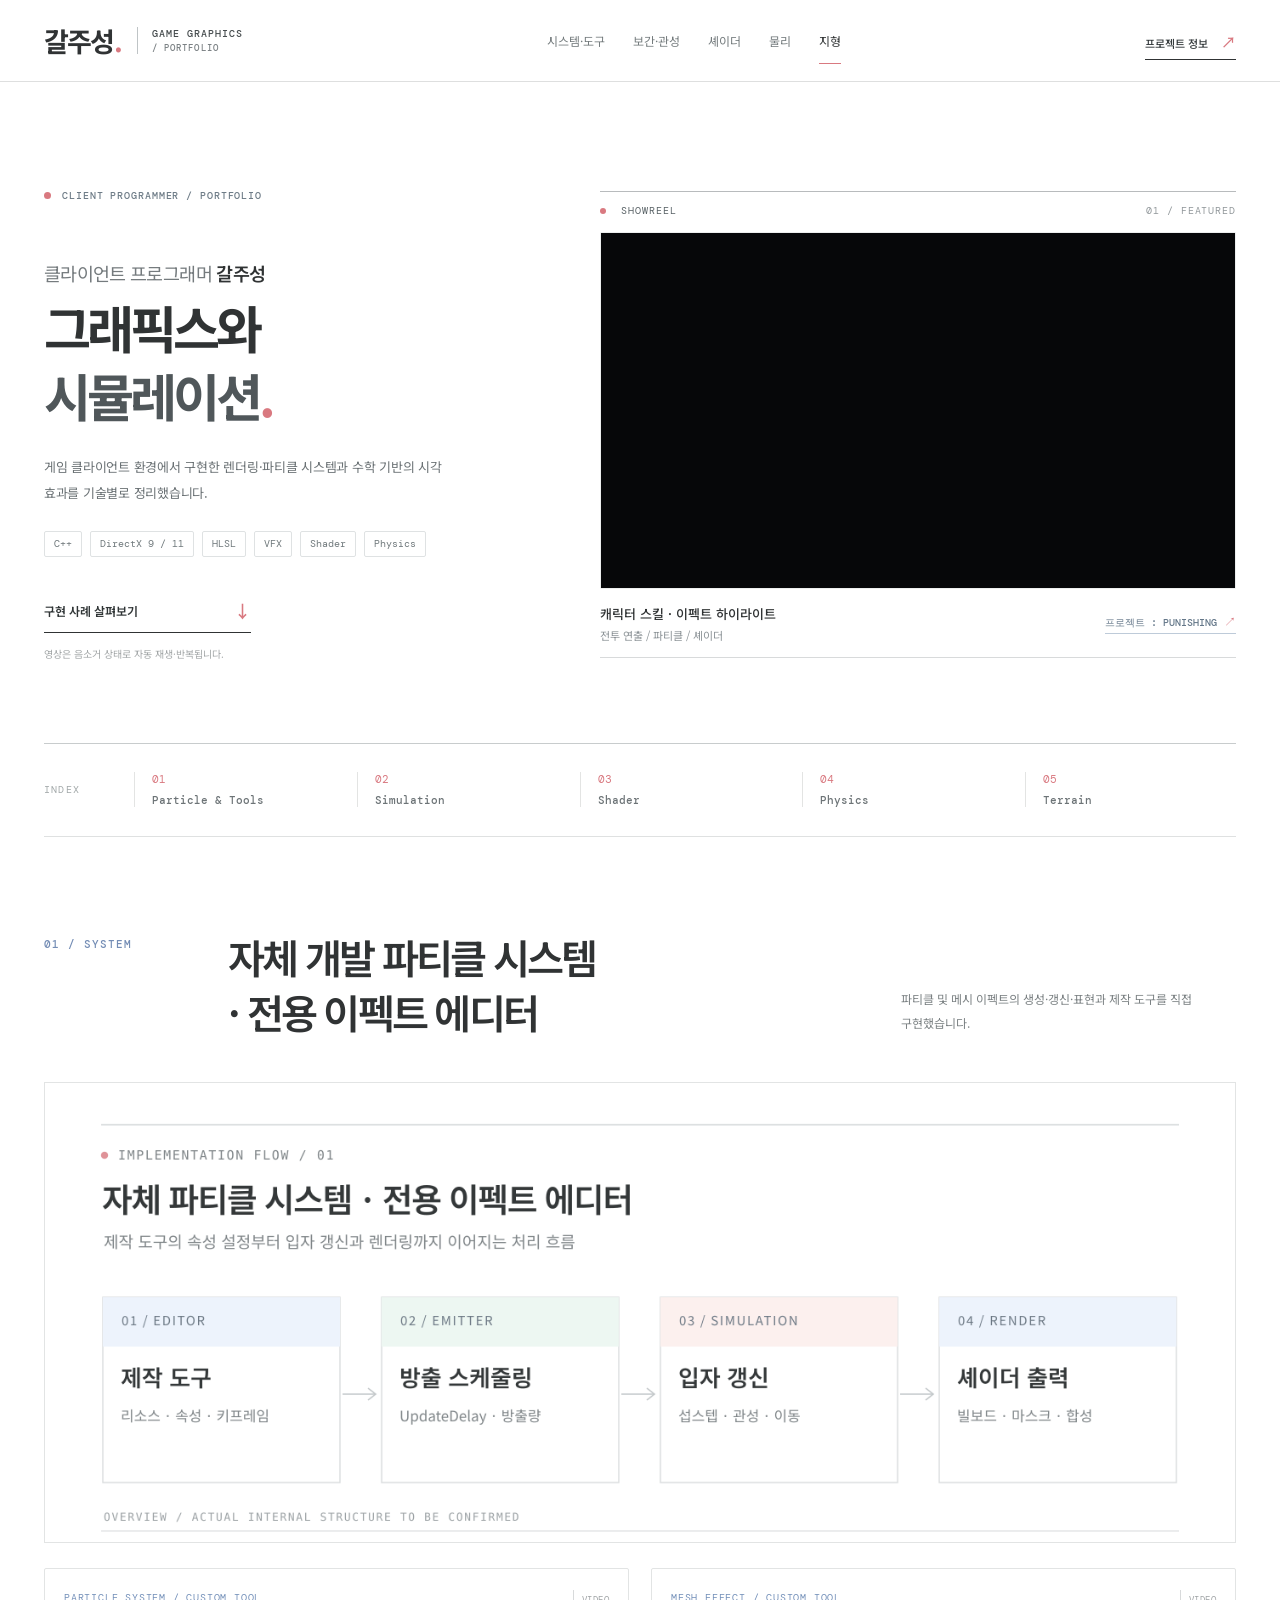
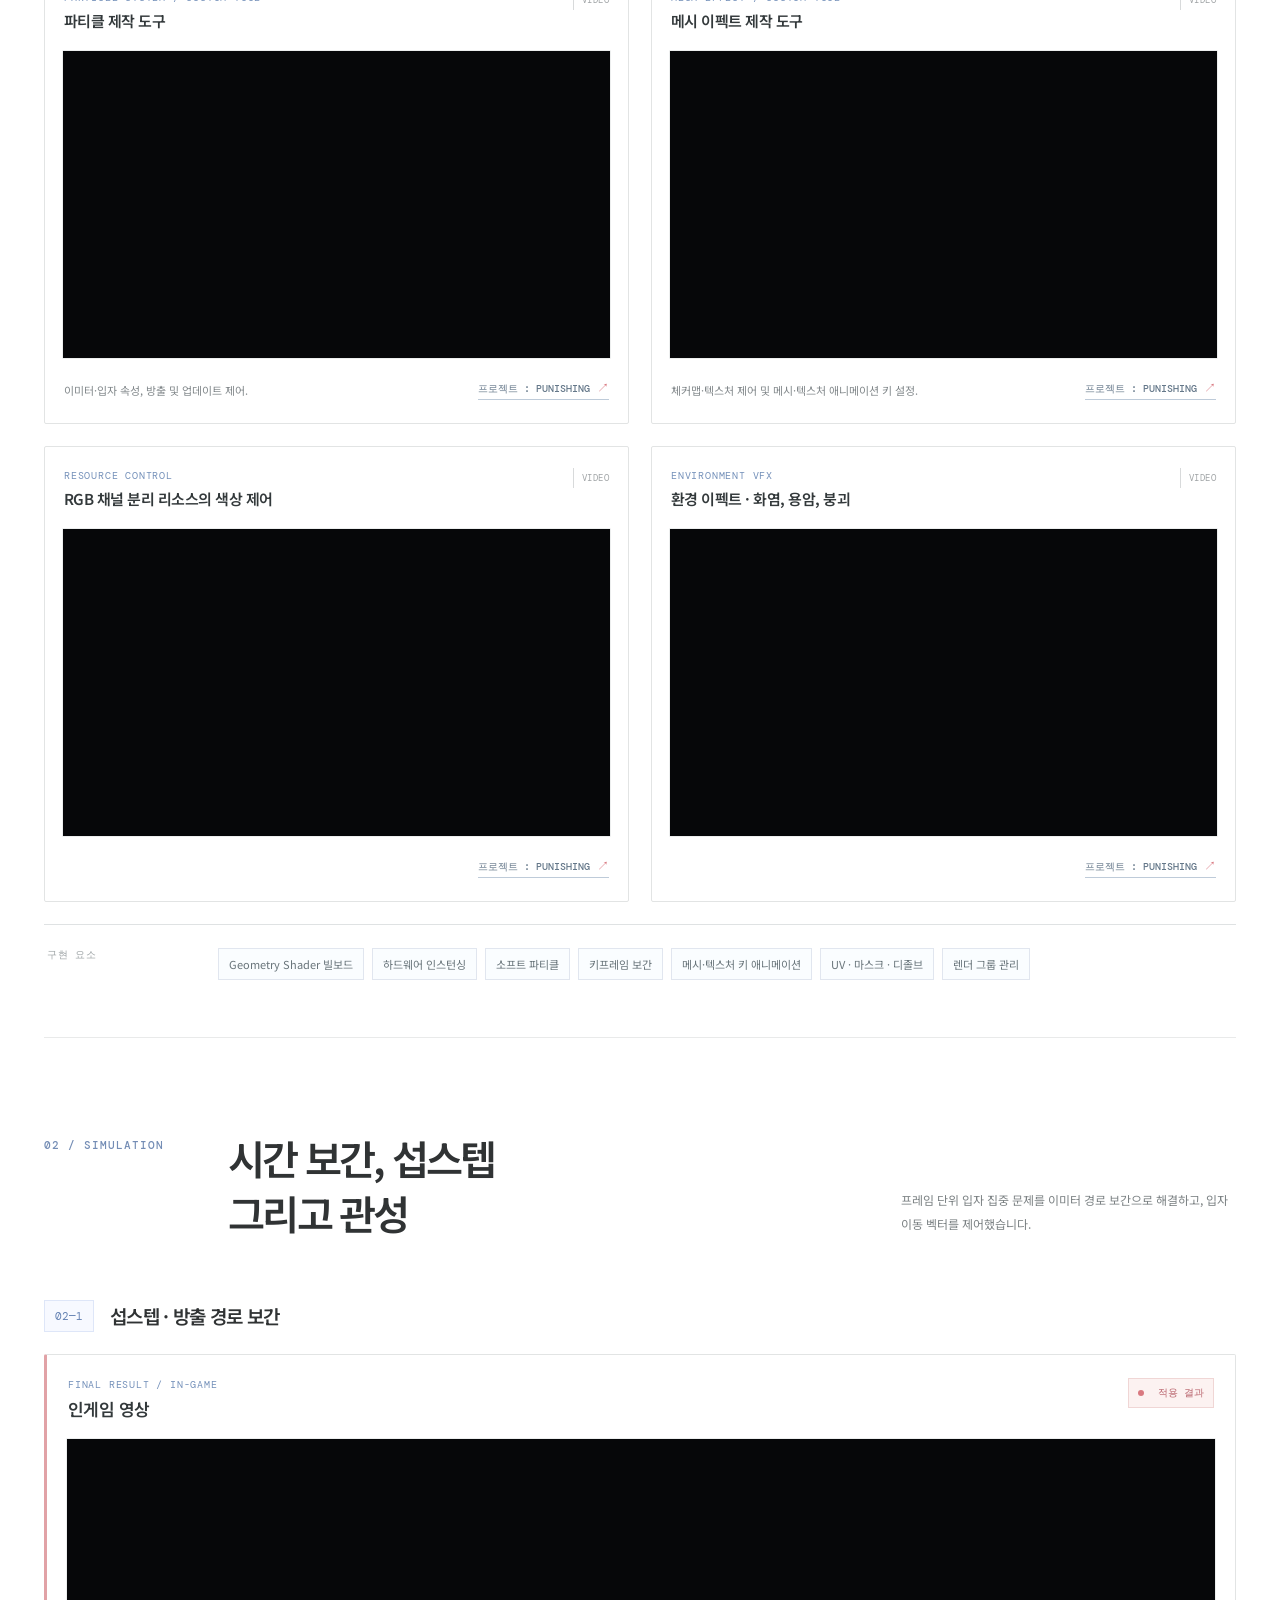
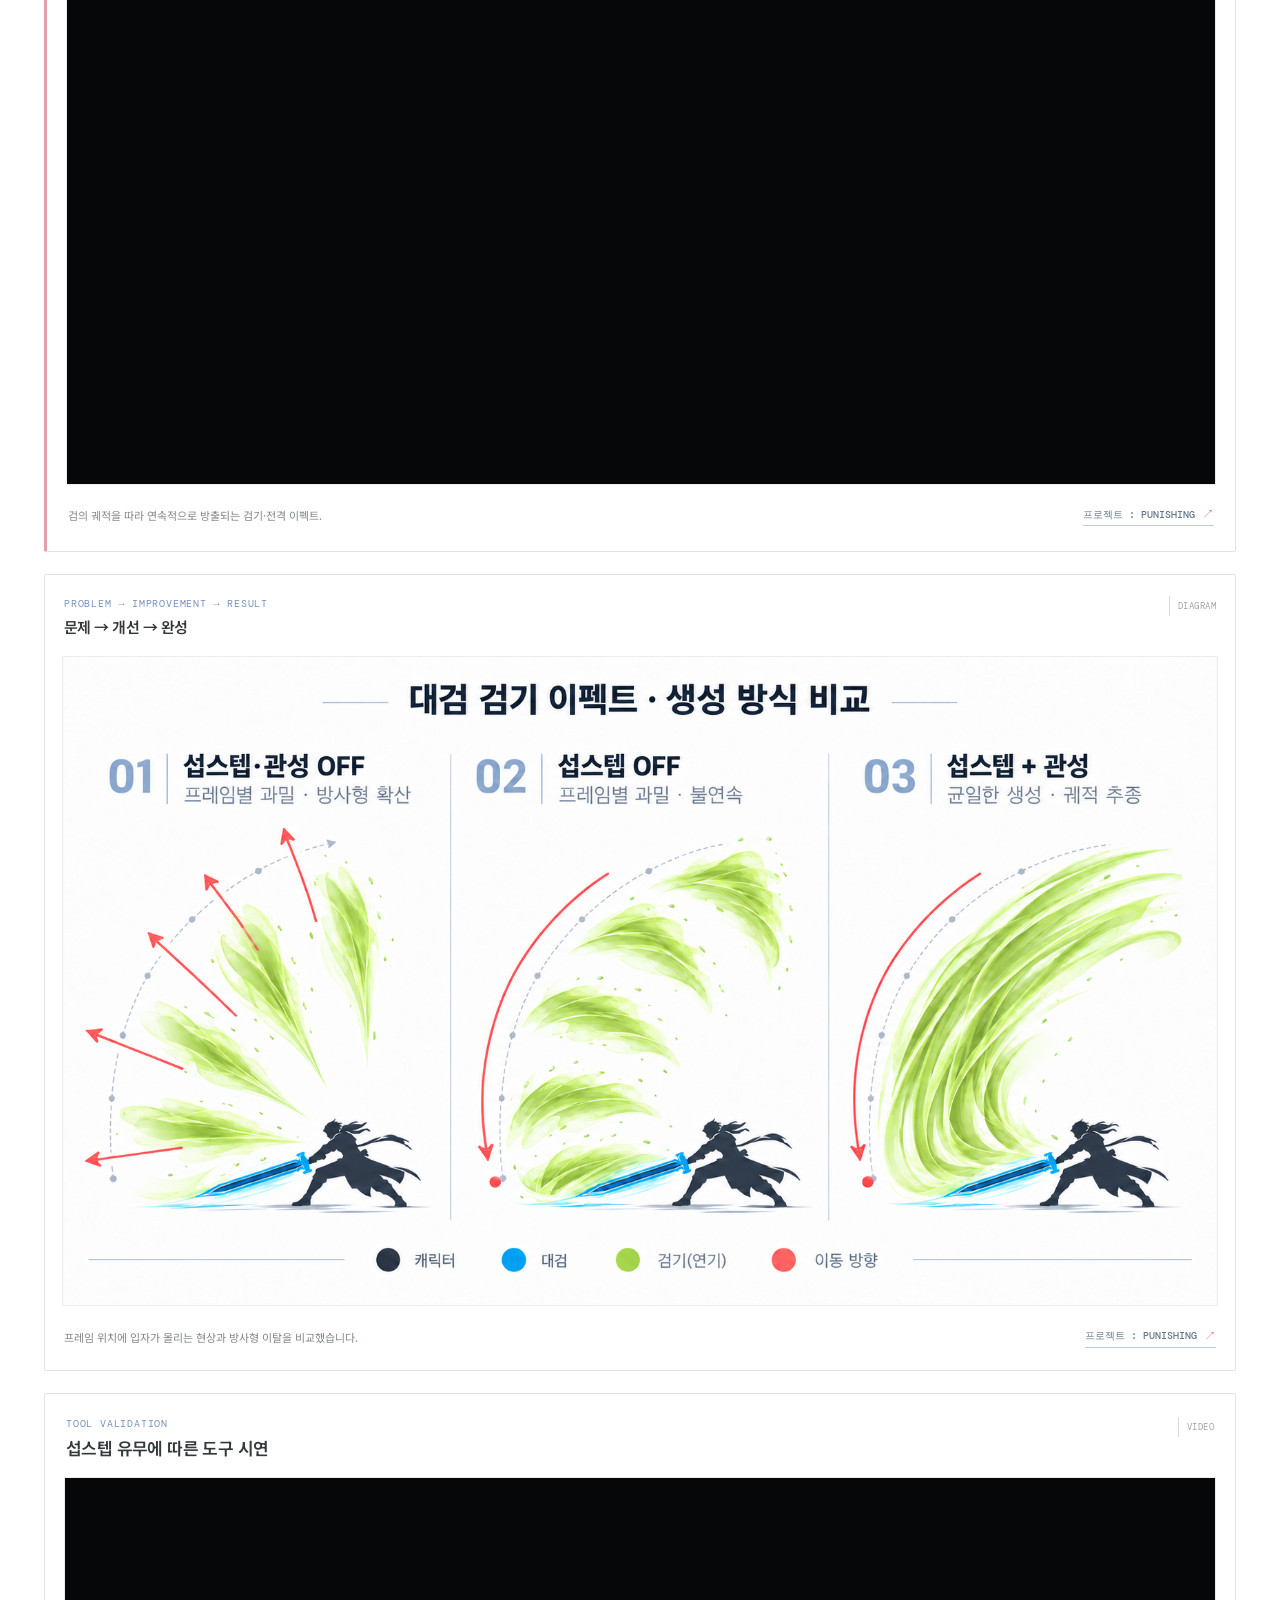
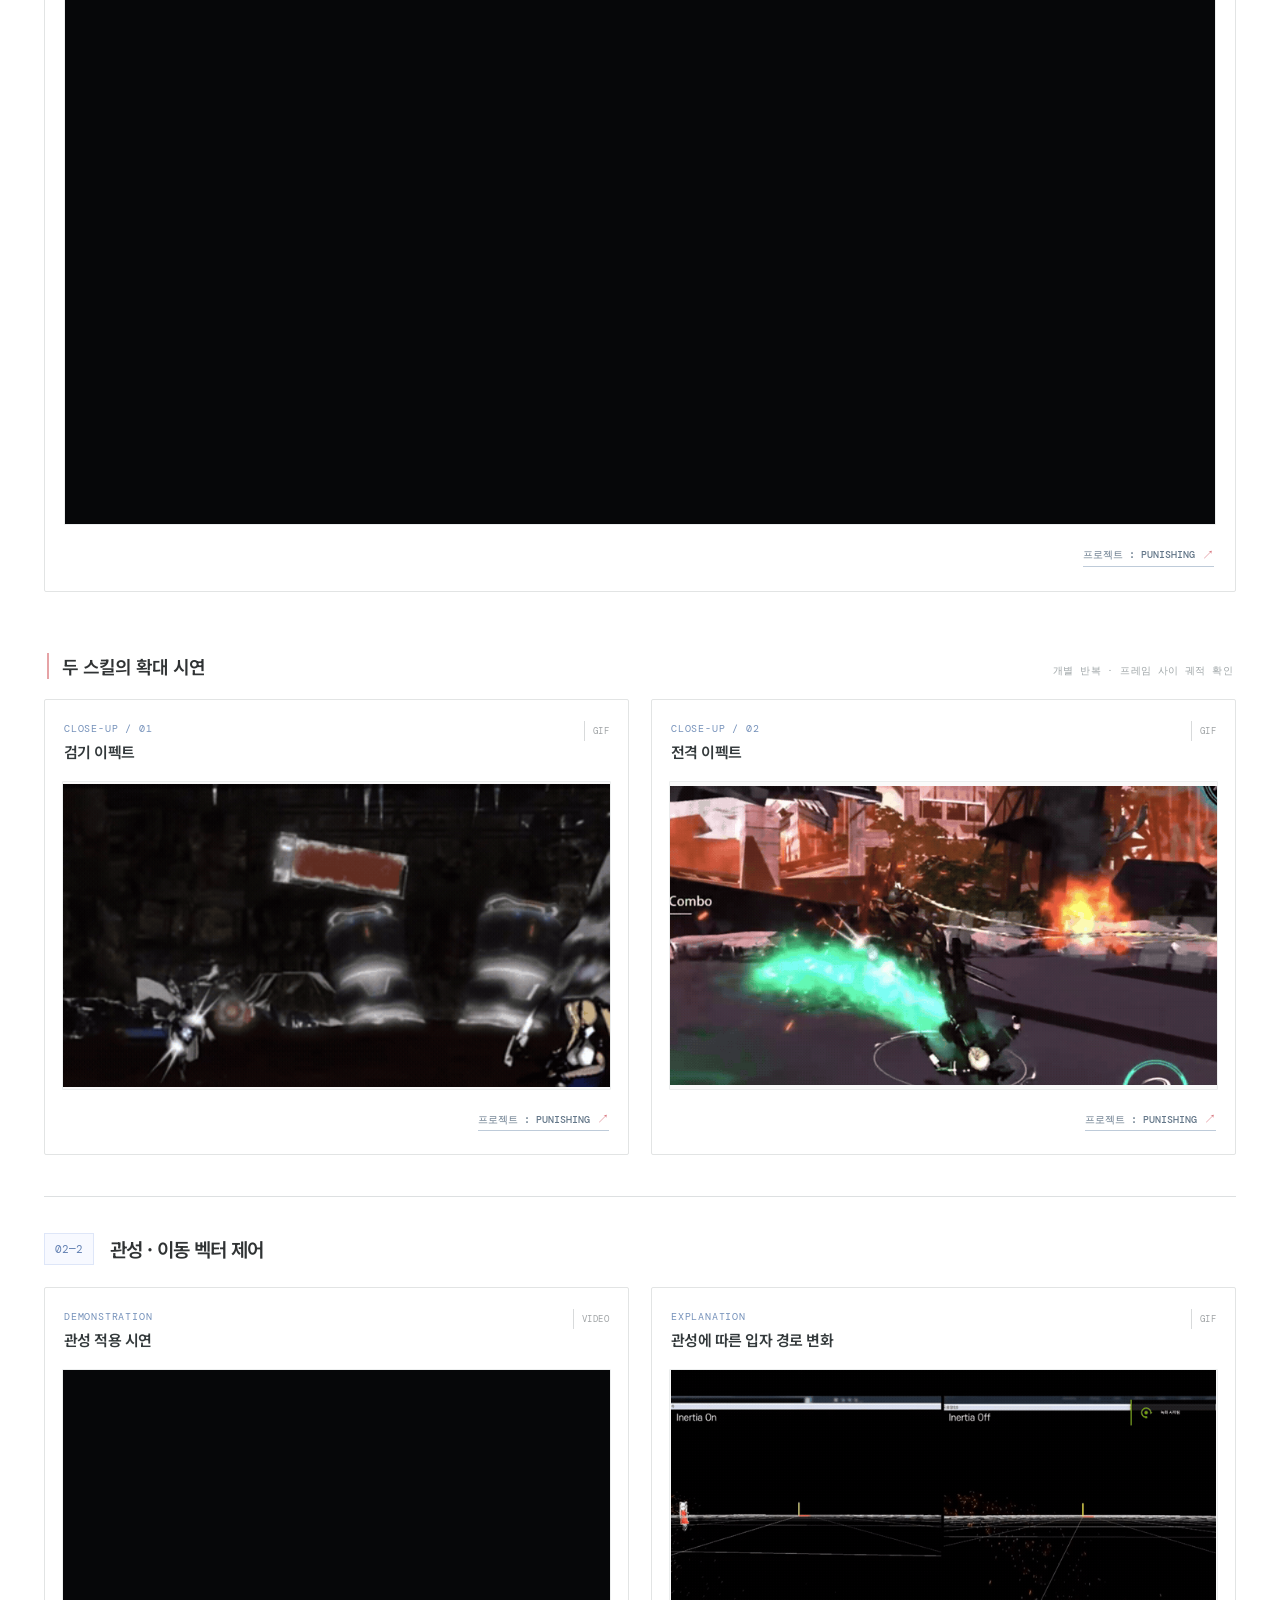
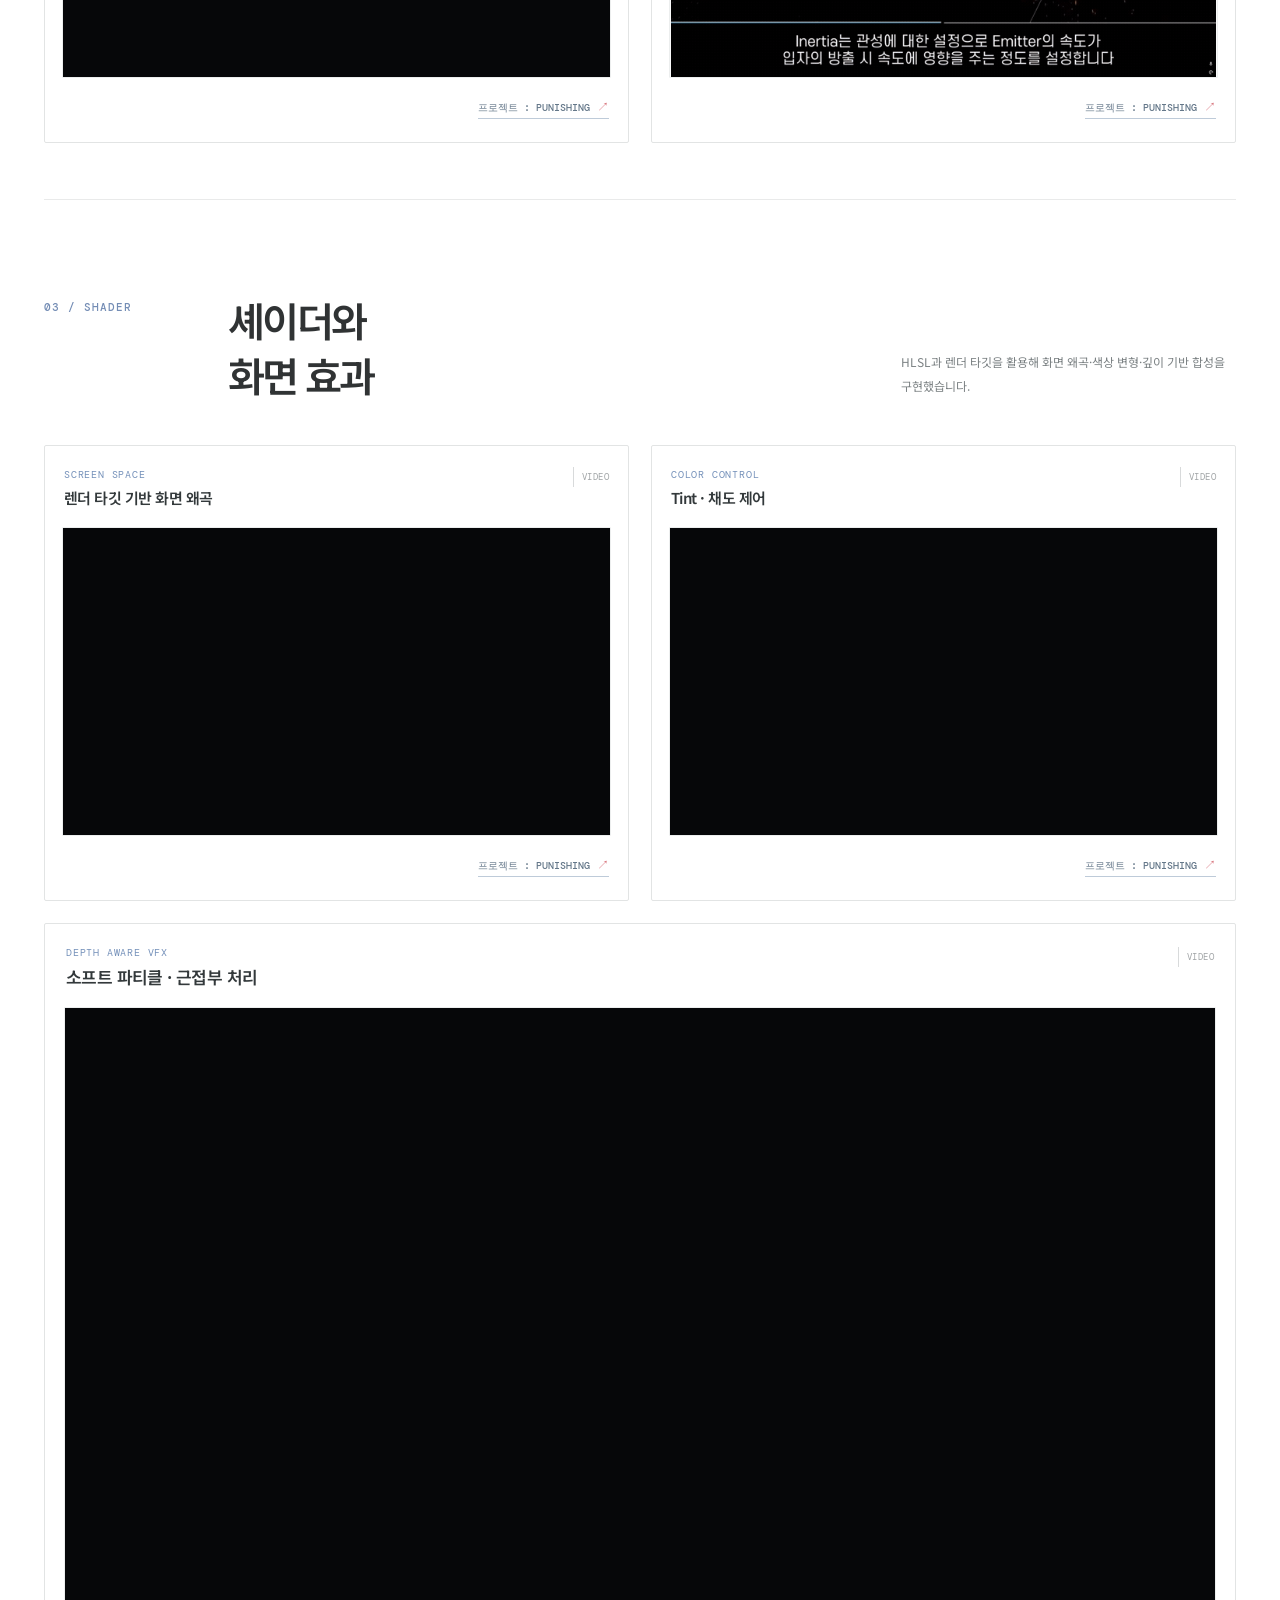
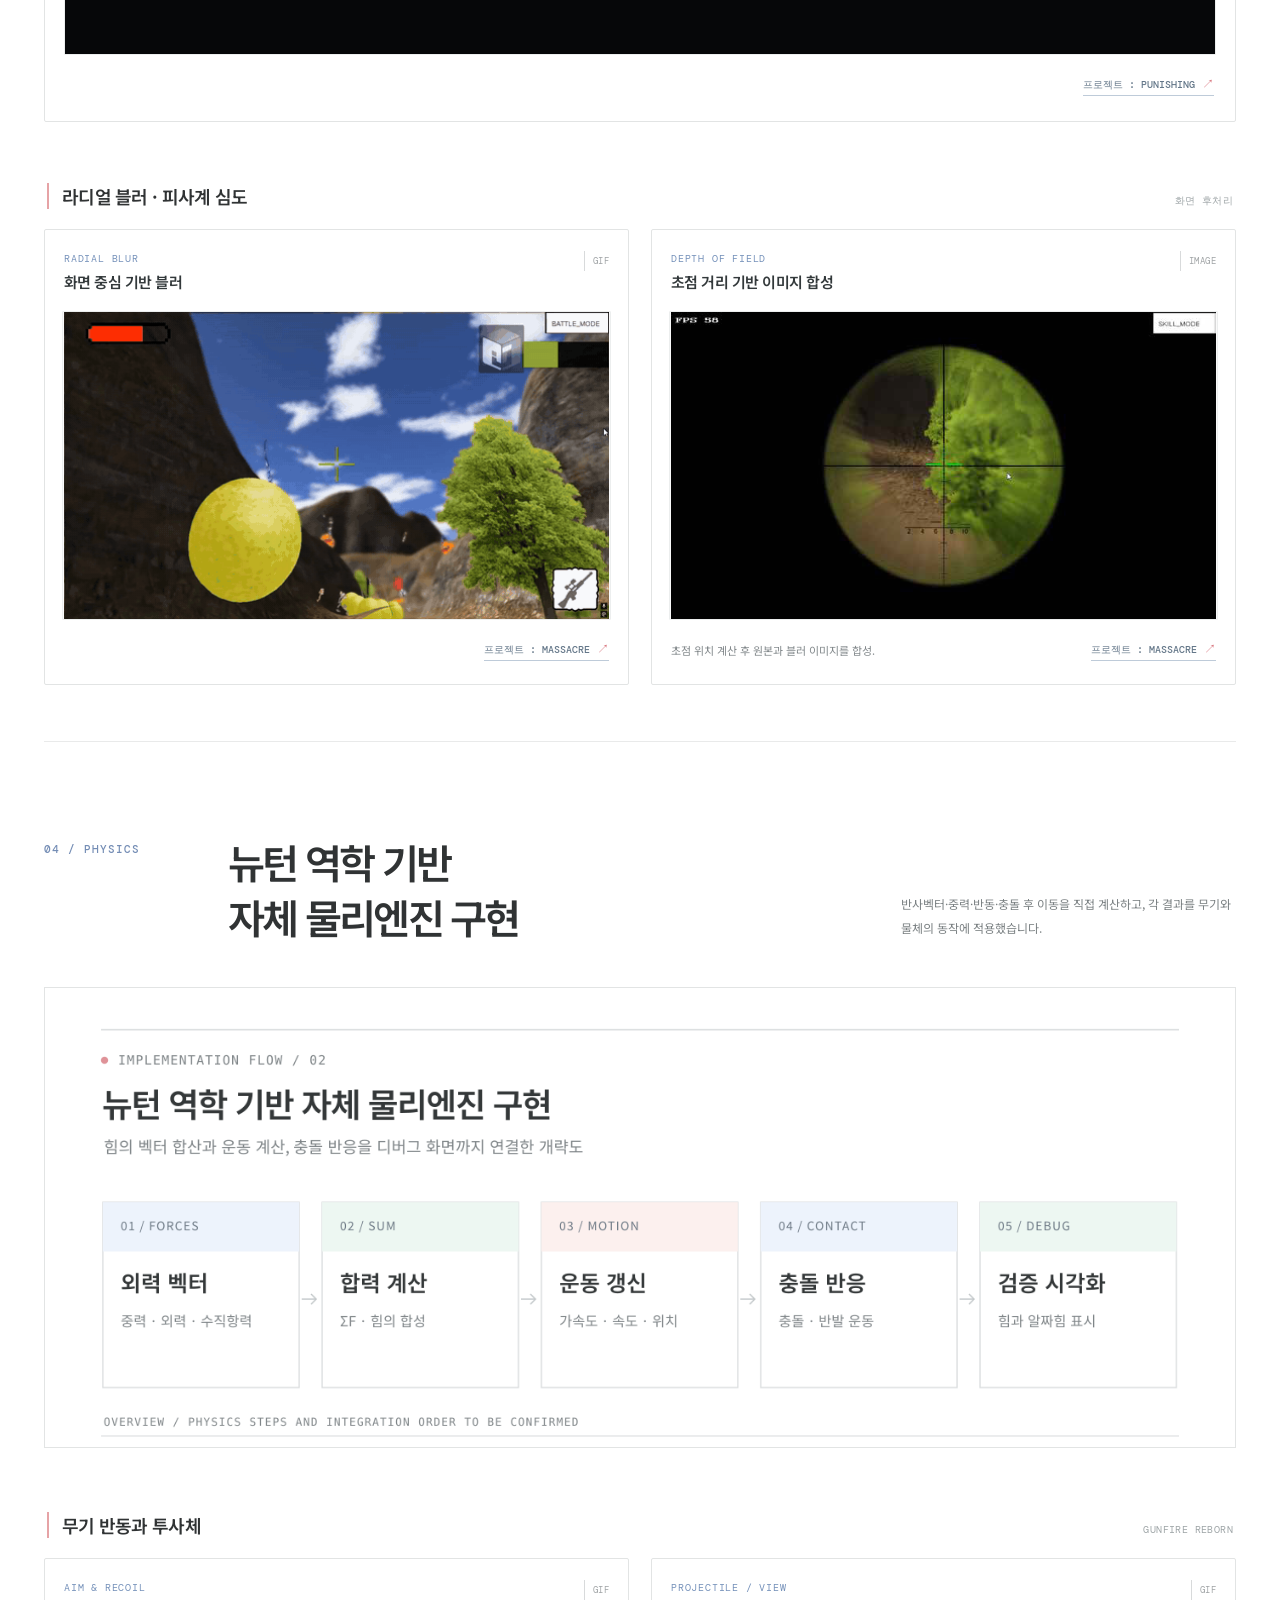
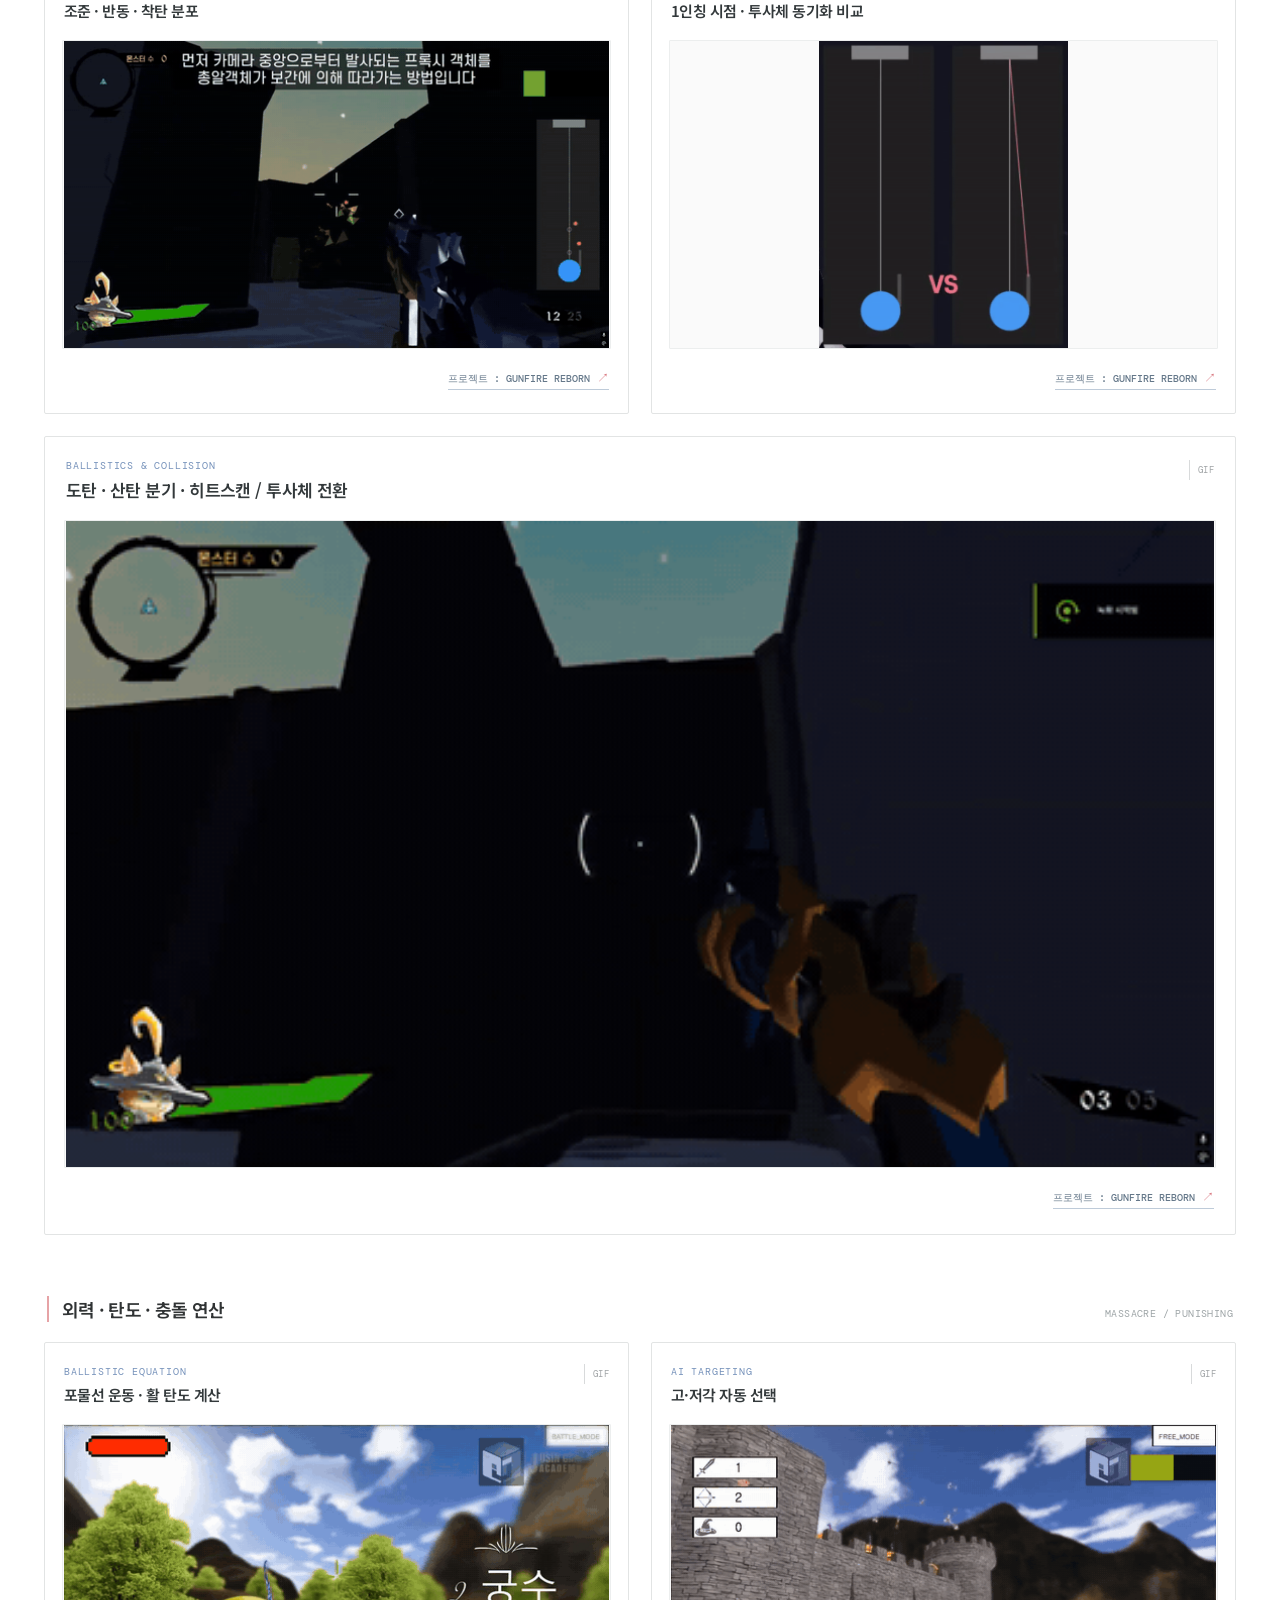
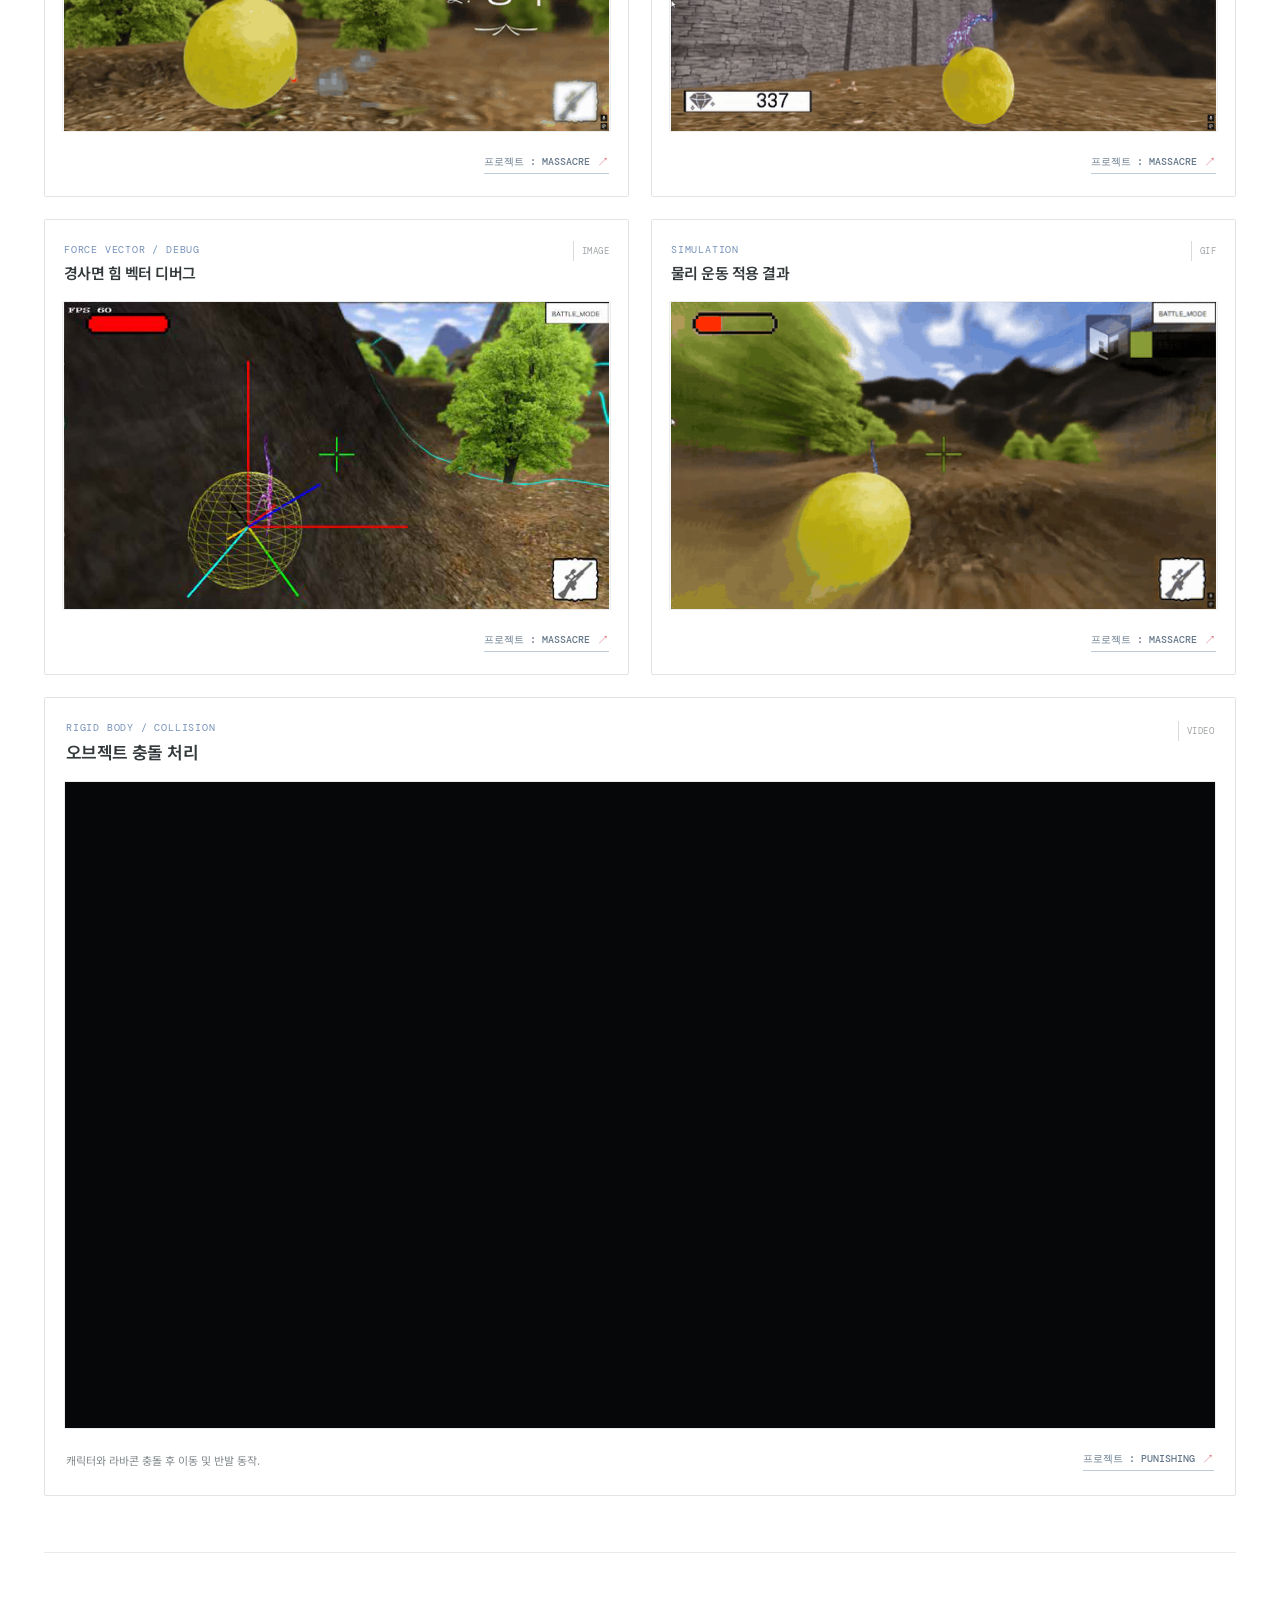
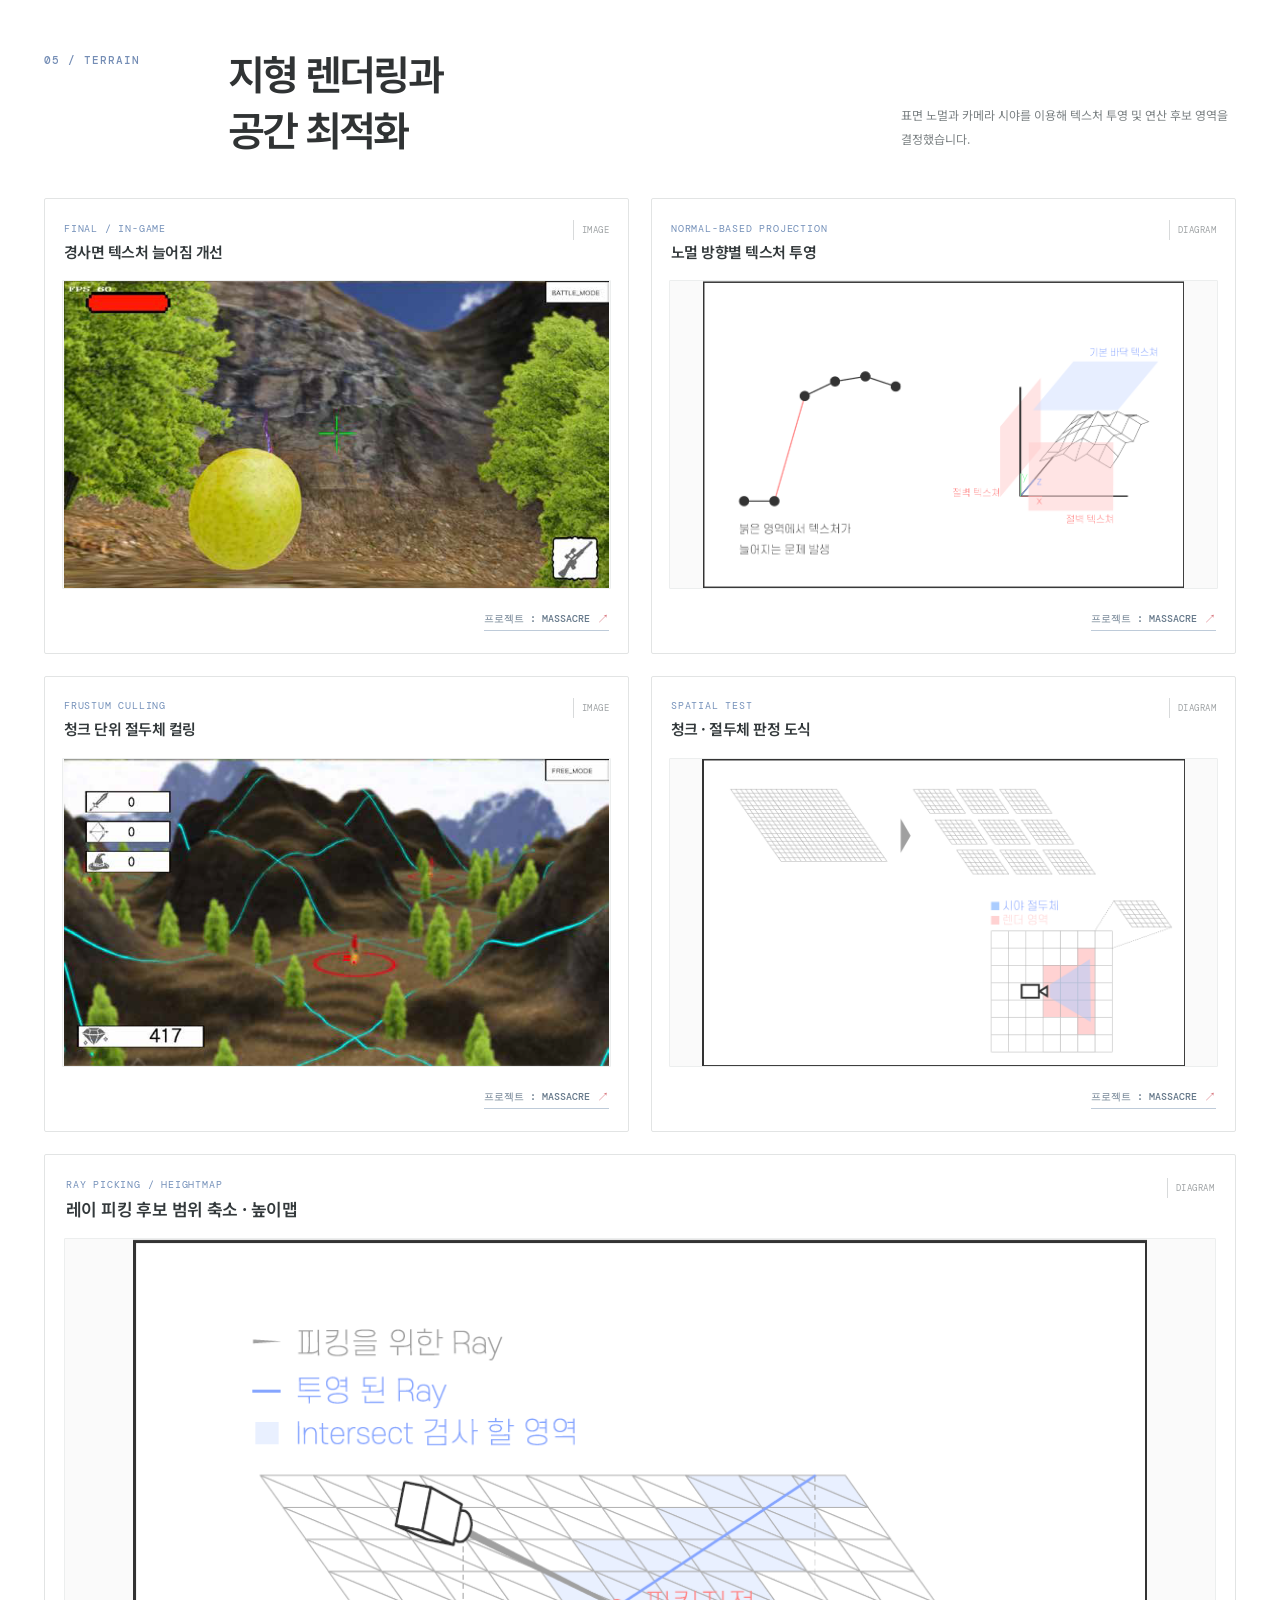
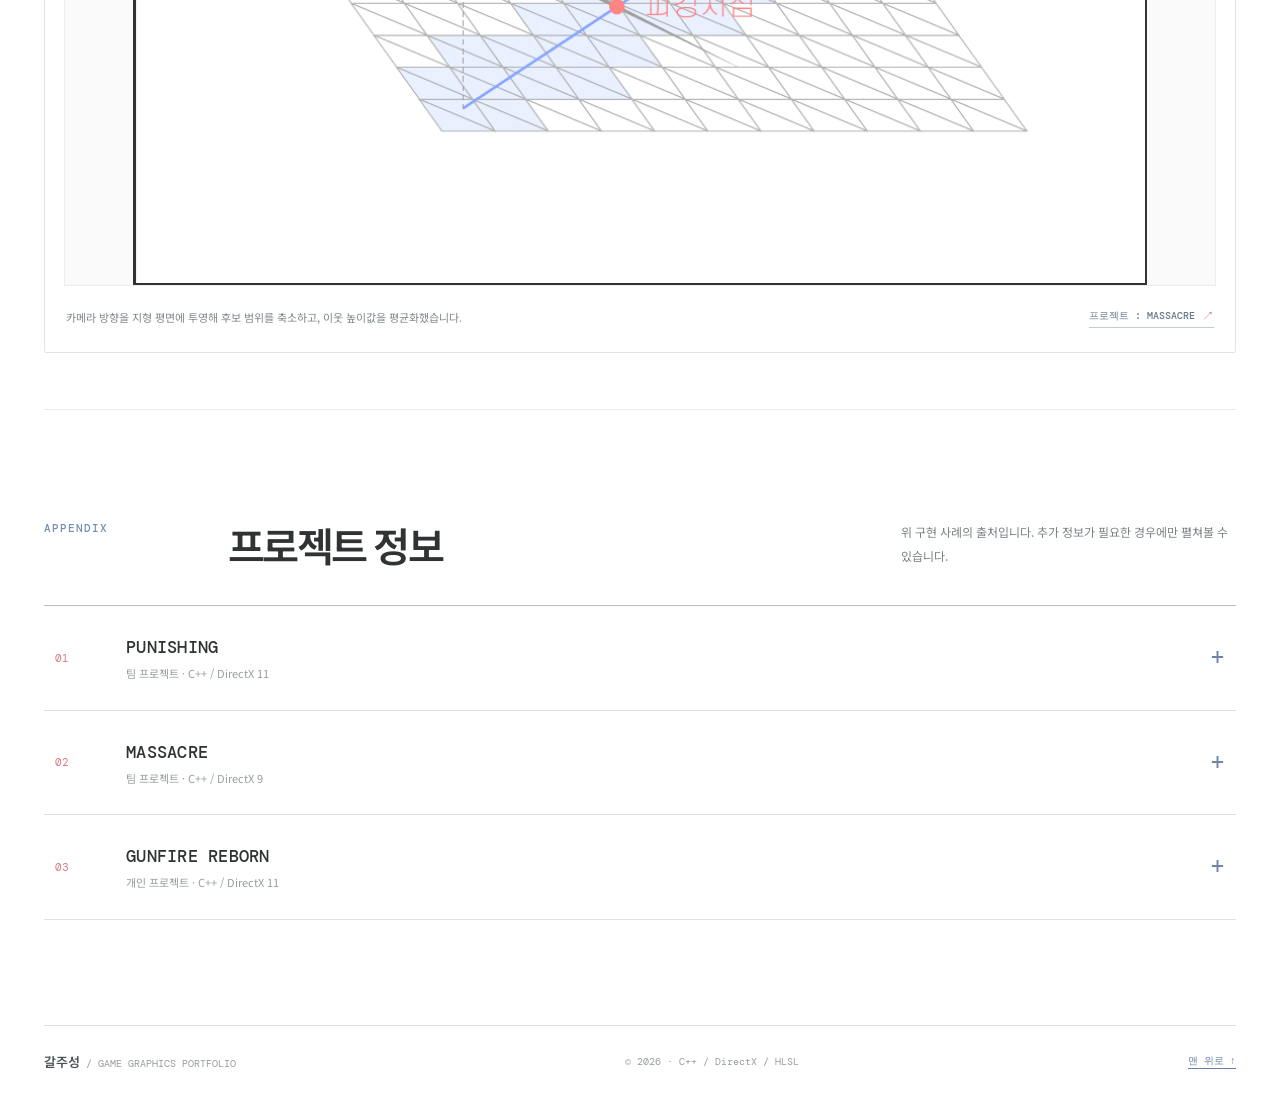
==== index.html @ 46f6a113 "Graphic portfolio initialization" ====
<!doctype html>
<html lang="ko">
<head>
  <meta charset="utf-8">
  <meta name="viewport" content="width=device-width, initial-scale=1">
  <meta name="color-scheme" content="light">
  <meta name="theme-color" content="#ffffff">
  <meta name="description" content="클라이언트 프로그래머 갈주성의 그래픽스·시뮬레이션 포트폴리오. C++ · DirectX · HLSL 기반 파티클 시스템, 이펙트 툴, 자체 물리 엔진 및 셰이더 구현 사례.">
  <title>갈주성 | 클라이언트 프로그래머 · 그래픽스 포트폴리오</title>
  <link rel="stylesheet" href="editorial.css">
  <script src="main.js" defer></script>
</head>
<body>
  <header class="site-header">
    <a class="brand" href="#top" aria-label="갈주성의 포트폴리오 상단으로"><span class="brand-owner">갈주성<span class="brand-period">.</span></span><span class="brand-detail">GAME GRAPHICS <small>/ PORTFOLIO</small></span></a>
    <nav class="header-nav" aria-label="주요 목차">
      <a href="#tools">시스템·도구</a><a href="#simulation">보간·관성</a><a href="#shaders">셰이더</a><a href="#physics">물리</a><a href="#terrain">지형</a>
    </nav>
    <a class="header-cta" href="#projects">프로젝트 정보 <span aria-hidden="true">↗</span></a>
  </header>

  <main id="top">
    <section class="hero section-shell" aria-labelledby="hero-title">
      <div class="hero-copy">
        <p class="eyebrow"><span class="eyebrow-dot"></span> CLIENT PROGRAMMER / PORTFOLIO</p>
        <h1 id="hero-title"><span class="hero-name">클라이언트 프로그래머 <b>갈주성</b></span><br>그래픽스와<br><span>시뮬레이션</span><span class="accent-dot">.</span></h1>
        <p class="hero-lede">게임 클라이언트 환경에서 구현한 렌더링·파티클 시스템과 수학 기반의 시각 효과를 기술별로 정리했습니다.</p>
        <div class="hero-stack"><span>C++</span><span>DirectX 9 / 11</span><span>HLSL</span><span>VFX</span><span>Shader</span><span>Physics</span></div>
        <a class="primary-link" href="#tools">구현 사례 살펴보기 <span aria-hidden="true">↓</span></a>
        <p class="hero-footnote">영상은 음소거 상태로 자동 재생·반복됩니다.</p>
      </div>
      <div class="hero-showreel">
        <div class="showreel-top"><span class="live-mark"><i></i> SHOWREEL</span><span>01 / FEATURED</span></div>
        <div class="media-frame video-frame" data-vimeo="1239834571" data-label="캐릭터 스킬 및 무기 이펙트 하이라이트" data-hero="true"><div class="frame-loading"><span class="loading-spinner"></span> 영상 불러오는 중</div></div>
        <div class="showreel-bottom"><div><strong>캐릭터 스킬 · 이펙트 하이라이트</strong><small>전투 연출 / 파티클 / 셰이더</small></div><a href="#project-punishing" class="project-link">프로젝트 : PUNISHING <span>↗</span></a></div>
      </div>
    </section>

    <div class="section-directory section-shell" aria-label="섹션 바로가기"><span>INDEX</span><a href="#tools">01 <b>Particle & Tools</b></a><a href="#simulation">02 <b>Simulation</b></a><a href="#shaders">03 <b>Shader</b></a><a href="#physics">04 <b>Physics</b></a><a href="#terrain">05 <b>Terrain</b></a></div>

    <section id="tools" class="portfolio-section section-shell">
      <div class="section-heading"><span class="section-index">01 / SYSTEM</span><h2>자체 개발 파티클 시스템<br>· 전용 이펙트 에디터</h2><p>파티클 및 메시 이펙트의 생성·갱신·표현과 제작 도구를 직접 구현했습니다.</p></div>
      <figure class="system-flow-diagram"><img src="assets/particle_system_flow.png" width="1400" height="540" alt="자체 개발 파티클 시스템의 처리 흐름: 제작 도구, 방출 스케줄링, 입자 갱신, 셰이더 출력" loading="lazy" decoding="async"></figure>
      <div class="media-grid two-col">
        <article class="media-card">
          <div class="card-heading"><div><span class="item-kicker">PARTICLE SYSTEM / CUSTOM TOOL</span><h3>파티클 제작 도구</h3></div><span class="media-type">VIDEO</span></div>
          <div class="media-frame video-frame" data-vimeo="1239806004" data-label="파티클 시스템 및 제작 도구 시연"><div class="frame-loading"><span class="loading-spinner"></span> 영상 불러오는 중</div></div>
          <div class="card-footer"><p>이미터·입자 속성, 방출 및 업데이트 제어.</p><a href="#project-punishing" class="project-link">프로젝트 : PUNISHING <span>↗</span></a></div>
        </article>
        <article class="media-card">
          <div class="card-heading"><div><span class="item-kicker">MESH EFFECT / CUSTOM TOOL</span><h3>메시 이펙트 제작 도구</h3></div><span class="media-type">VIDEO</span></div>
          <div class="media-frame video-frame" data-vimeo="1239889207" data-label="메시 이펙트 제작 도구 시연"><div class="frame-loading"><span class="loading-spinner"></span> 영상 불러오는 중</div></div>
          <div class="card-footer"><p>체커맵·텍스처 제어 및 메시·텍스처 애니메이션 키 설정.</p><a href="#project-punishing" class="project-link">프로젝트 : PUNISHING <span>↗</span></a></div>
        </article>
      </div>
      <div class="media-grid two-col">
        <article class="media-card"><div class="card-heading"><div><span class="item-kicker">RESOURCE CONTROL</span><h3>RGB 채널 분리 리소스의 색상 제어</h3></div><span class="media-type">VIDEO</span></div><div class="media-frame video-frame" data-vimeo="1239759978" data-label="RGB 채널 분리 이펙트 시연"><div class="frame-loading"><span class="loading-spinner"></span> 영상 불러오는 중</div></div><div class="card-footer"><a href="#project-punishing" class="project-link">프로젝트 : PUNISHING <span>↗</span></a></div></article>
        <article class="media-card"><div class="card-heading"><div><span class="item-kicker">ENVIRONMENT VFX</span><h3>환경 이펙트 · 화염, 용암, 붕괴</h3></div><span class="media-type">VIDEO</span></div><div class="media-frame video-frame" data-vimeo="1239759575" data-label="환경 이펙트 시연"><div class="frame-loading"><span class="loading-spinner"></span> 영상 불러오는 중</div></div><div class="card-footer"><a href="#project-punishing" class="project-link">프로젝트 : PUNISHING <span>↗</span></a></div></article>
      </div>
      <div class="tech-note"><span class="tech-note-label">구현 요소</span><div><span>Geometry Shader 빌보드</span><span>하드웨어 인스턴싱</span><span>소프트 파티클</span><span>키프레임 보간</span><span>메시·텍스처 키 애니메이션</span><span>UV · 마스크 · 디졸브</span><span>렌더 그룹 관리</span></div></div>
    </section>

    <section id="simulation" class="portfolio-section section-shell">
      <div class="section-heading"><span class="section-index">02 / SIMULATION</span><h2>시간 보간, 섭스텝<br>그리고 관성</h2><p>프레임 단위 입자 집중 문제를 이미터 경로 보간으로 해결하고, 입자 이동 벡터를 제어했습니다.</p></div>
      <div class="subsection-head"><span class="subsection-number">02—1</span><h3>섭스텝 · 방출 경로 보간</h3></div>
      <article class="media-card feature-card accented"><div class="card-heading"><div><span class="item-kicker">FINAL RESULT / IN-GAME</span><h3>인게임 영상</h3></div><span class="result-badge"><i></i> 적용 결과</span></div><div class="media-frame video-frame" data-vimeo="1239759968" data-label="섭스텝 최종 인게임 적용 결과"><div class="frame-loading"><span class="loading-spinner"></span> 영상 불러오는 중</div></div><div class="card-footer"><p>검의 궤적을 따라 연속적으로 방출되는 검기·전격 이펙트.</p><a href="#project-punishing" class="project-link">프로젝트 : PUNISHING <span>↗</span></a></div></article>
      <article class="media-card"><div class="card-heading"><div><span class="item-kicker">PROBLEM → IMPROVEMENT → RESULT</span><h3>문제 → 개선 → 완성</h3></div><span class="media-type">DIAGRAM</span></div><div class="media-frame still-frame"><img src="assets/blade_effect_comparison.png" alt="관성과 섭스텝을 적용하지 않은 경우부터 최종 연속 궤적까지 세 단계를 비교한 인포그래픽" loading="lazy"></div><div class="card-footer"><p>프레임 위치에 입자가 몰리는 현상과 방사형 이탈을 비교했습니다.</p><a href="#project-punishing" class="project-link">프로젝트 : PUNISHING <span>↗</span></a></div></article>
      <article class="media-card feature-card"><div class="card-heading"><div><span class="item-kicker">TOOL VALIDATION</span><h3>섭스텝 유무에 따른 도구 시연</h3></div><span class="media-type">VIDEO</span></div><div class="media-frame video-frame" data-vimeo="1239806002" data-label="섭스텝 도구 시연"><div class="frame-loading"><span class="loading-spinner"></span> 영상 불러오는 중</div></div><div class="card-footer"><a href="#project-punishing" class="project-link">프로젝트 : PUNISHING <span>↗</span></a></div></article>
      <div class="inline-section-title"><h3>두 스킬의 확대 시연</h3><span>개별 반복 · 프레임 사이 궤적 확인</span></div>
      <div class="media-grid two-col">
        <article class="media-card"><div class="card-heading"><div><span class="item-kicker">CLOSE-UP / 01</span><h3>검기 이펙트</h3></div><span class="media-type">GIF</span></div><div class="media-frame still-frame"><img src="assets/substepsExplanation_bianca.gif" alt="검기 이펙트의 섭스텝 확대 반복 시연" loading="lazy"></div><div class="card-footer"><a href="#project-punishing" class="project-link">프로젝트 : PUNISHING <span>↗</span></a></div></article>
        <article class="media-card"><div class="card-heading"><div><span class="item-kicker">CLOSE-UP / 02</span><h3>전격 이펙트</h3></div><span class="media-type">GIF</span></div><div class="media-frame still-frame"><img src="assets/substepsExplanation_kamui.gif" alt="전격 이펙트의 섭스텝 확대 반복 시연" loading="lazy"></div><div class="card-footer"><a href="#project-punishing" class="project-link">프로젝트 : PUNISHING <span>↗</span></a></div></article>
      </div>
      <div class="subsection-head second-sub"><span class="subsection-number">02—2</span><h3>관성 · 이동 벡터 제어</h3></div>
      <div class="media-grid two-col">
        <article class="media-card"><div class="card-heading"><div><span class="item-kicker">DEMONSTRATION</span><h3>관성 적용 시연</h3></div><span class="media-type">VIDEO</span></div><div class="media-frame video-frame" data-vimeo="1239759639" data-label="파티클 관성 적용 도구 시연"><div class="frame-loading"><span class="loading-spinner"></span> 영상 불러오는 중</div></div><div class="card-footer"><a href="#project-punishing" class="project-link">프로젝트 : PUNISHING <span>↗</span></a></div></article>
        <article class="media-card"><div class="card-heading"><div><span class="item-kicker">EXPLANATION</span><h3>관성에 따른 입자 경로 변화</h3></div><span class="media-type">GIF</span></div><div class="media-frame still-frame"><img src="assets/inertia_explanation_under5MB.gif" alt="관성 값에 따라 달라지는 파티클 운동을 설명하는 GIF" loading="lazy"></div><div class="card-footer"><a href="#project-punishing" class="project-link">프로젝트 : PUNISHING <span>↗</span></a></div></article>
      </div>
    </section>

    <section id="shaders" class="portfolio-section section-shell">
      <div class="section-heading"><span class="section-index">03 / SHADER</span><h2>셰이더와<br>화면 효과</h2><p>HLSL과 렌더 타깃을 활용해 화면 왜곡·색상 변형·깊이 기반 합성을 구현했습니다.</p></div>
      <div class="media-grid two-col">
        <article class="media-card"><div class="card-heading"><div><span class="item-kicker">SCREEN SPACE</span><h3>렌더 타깃 기반 화면 왜곡</h3></div><span class="media-type">VIDEO</span></div><div class="media-frame video-frame" data-vimeo="1239759579" data-label="렌더 타깃 왜곡 셰이더 시연"><div class="frame-loading"><span class="loading-spinner"></span> 영상 불러오는 중</div></div><div class="card-footer"><a href="#project-punishing" class="project-link">프로젝트 : PUNISHING <span>↗</span></a></div></article>
        <article class="media-card"><div class="card-heading"><div><span class="item-kicker">COLOR CONTROL</span><h3>Tint · 채도 제어</h3></div><span class="media-type">VIDEO</span></div><div class="media-frame video-frame" data-vimeo="1239759577" data-label="색조와 채도를 제어하는 셰이더 시연"><div class="frame-loading"><span class="loading-spinner"></span> 영상 불러오는 중</div></div><div class="card-footer"><a href="#project-punishing" class="project-link">프로젝트 : PUNISHING <span>↗</span></a></div></article>
      </div>
      <article class="media-card feature-card"><div class="card-heading"><div><span class="item-kicker">DEPTH AWARE VFX</span><h3>소프트 파티클 · 근접부 처리</h3></div><span class="media-type">VIDEO</span></div><div class="media-frame video-frame" data-vimeo="1239864125" data-label="소프트 파티클 및 지형 경계 처리 시연"><div class="frame-loading"><span class="loading-spinner"></span> 영상 불러오는 중</div></div><div class="card-footer"><a href="#project-punishing" class="project-link">프로젝트 : PUNISHING <span>↗</span></a></div></article>
      <div class="inline-section-title"><h3>라디얼 블러 · 피사계 심도</h3><span>화면 후처리</span></div>
      <div class="media-grid two-col">
        <article class="media-card"><div class="card-heading"><div><span class="item-kicker">RADIAL BLUR</span><h3>화면 중심 기반 블러</h3></div><span class="media-type">GIF</span></div><div class="media-frame still-frame"><img src="assets/archer3_loop.gif" alt="라디얼 블러 적용 인게임 시연" loading="lazy"></div><div class="card-footer"><a href="#project-massacre" class="project-link">프로젝트 : MASSACRE <span>↗</span></a></div></article>
        <article class="media-card"><div class="card-heading"><div><span class="item-kicker">DEPTH OF FIELD</span><h3>초점 거리 기반 이미지 합성</h3></div><span class="media-type">IMAGE</span></div><div class="media-frame still-frame"><img src="assets/image.png" alt="피사계 심도 적용 화면 예시" loading="lazy"></div><div class="card-footer"><p>초점 위치 계산 후 원본과 블러 이미지를 합성.</p><a href="#project-massacre" class="project-link">프로젝트 : MASSACRE <span>↗</span></a></div></article>
      </div>
    </section>

    <section id="physics" class="portfolio-section section-shell">
      <div class="section-heading"><span class="section-index">04 / PHYSICS</span><h2>뉴턴 역학 기반<br>자체 물리엔진 구현</h2><p>반사벡터·중력·반동·충돌 후 이동을 직접 계산하고, 각 결과를 무기와 물체의 동작에 적용했습니다.</p></div>
      <figure class="system-flow-diagram"><img src="assets/physics_engine_flow.png" width="1400" height="540" alt="뉴턴 역학 기반 자체 물리엔진의 처리 흐름: 외력 벡터, 합력 계산, 운동 갱신, 충돌 반응, 검증 시각화" loading="lazy" decoding="async"></figure>
      <div class="inline-section-title"><h3>무기 반동과 투사체</h3><span>GUNFIRE REBORN</span></div>
      <div class="media-grid two-col">
        <article class="media-card"><div class="card-heading"><div><span class="item-kicker">AIM & RECOIL</span><h3>조준 · 반동 · 착탄 분포</h3></div><span class="media-type">GIF</span></div><div class="media-frame still-frame"><img src="assets/gunfire0_normal_fire_loop.gif" alt="총기 조준과 반동 및 착탄 분포 시연" loading="lazy"></div><div class="card-footer"><a href="#project-gunfire" class="project-link">프로젝트 : GUNFIRE REBORN <span>↗</span></a></div></article>
        <article class="media-card"><div class="card-heading"><div><span class="item-kicker">PROJECTILE / VIEW</span><h3>1인칭 시점 · 투사체 동기화 비교</h3></div><span class="media-type">GIF</span></div><div class="media-frame still-frame"><img src="assets/gunfire0_explanation.gif" alt="1인칭 화면과 투사체 시작 위치의 차이를 보여주는 비교 설명" loading="lazy"></div><div class="card-footer"><a href="#project-gunfire" class="project-link">프로젝트 : GUNFIRE REBORN <span>↗</span></a></div></article>
      </div>
      <article class="media-card feature-card"><div class="card-heading"><div><span class="item-kicker">BALLISTICS & COLLISION</span><h3>도탄 · 산탄 분기 · 히트스캔 / 투사체 전환</h3></div><span class="media-type">GIF</span></div><div class="media-frame still-frame"><img src="assets/gunfire1_combo_2.0x_balanced.gif" alt="도탄과 다중 투사체 분기를 적용한 무기 연속 시연" loading="lazy"></div><div class="card-footer"><a href="#project-gunfire" class="project-link">프로젝트 : GUNFIRE REBORN <span>↗</span></a></div></article>
      <div class="inline-section-title"><h3>외력 · 탄도 · 충돌 연산</h3><span>MASSACRE / PUNISHING</span></div>
      <div class="media-grid two-col">
        <article class="media-card"><div class="card-heading"><div><span class="item-kicker">BALLISTIC EQUATION</span><h3>포물선 운동 · 활 탄도 계산</h3></div><span class="media-type">GIF</span></div><div class="media-frame still-frame"><img src="assets/archer_loop_11-17s.gif" alt="포물선 운동 공식을 이용한 활 탄도 계산 및 실제 탄착 시연" loading="lazy"></div><div class="card-footer"><a href="#project-massacre" class="project-link">프로젝트 : MASSACRE <span>↗</span></a></div></article>
        <article class="media-card"><div class="card-heading"><div><span class="item-kicker">AI TARGETING</span><h3>고·저각 자동 선택</h3></div><span class="media-type">GIF</span></div><div class="media-frame still-frame"><img src="assets/archer2_loop.gif" alt="장애물 배치에 따라 AI가 고각과 저각 중 활의 발사 각도를 선택하는 시연" loading="lazy"></div><div class="card-footer"><a href="#project-massacre" class="project-link">프로젝트 : MASSACRE <span>↗</span></a></div></article>
        <article class="media-card"><div class="card-heading"><div><span class="item-kicker">FORCE VECTOR / DEBUG</span><h3>경사면 힘 벡터 디버그</h3></div><span class="media-type">IMAGE</span></div><div class="media-frame still-frame"><img src="assets/image%201.png" alt="경사면 위 캐릭터에 작용하는 외력, 알짜힘, 수직항력 벡터를 표시한 인게임 디버그 화면" loading="lazy"></div><div class="card-footer"><a href="#project-massacre" class="project-link">프로젝트 : MASSACRE <span>↗</span></a></div></article>
        <article class="media-card"><div class="card-heading"><div><span class="item-kicker">SIMULATION</span><h3>물리 운동 적용 결과</h3></div><span class="media-type">GIF</span></div><div class="media-frame still-frame"><img src="assets/archer4_physics_1.8x_4.94MB.gif" alt="물리 연산을 적용한 물체 운동 시연" loading="lazy"></div><div class="card-footer"><a href="#project-massacre" class="project-link">프로젝트 : MASSACRE <span>↗</span></a></div></article>
      </div>
      <article class="media-card feature-card"><div class="card-heading"><div><span class="item-kicker">RIGID BODY / COLLISION</span><h3>오브젝트 충돌 처리</h3></div><span class="media-type">VIDEO</span></div><div class="media-frame video-frame" data-vimeo="1239759667" data-label="캐릭터에 부딪힌 라바콘이 날아가 튕기는 충돌 반응 시연"><div class="frame-loading"><span class="loading-spinner"></span> 영상 불러오는 중</div></div><div class="card-footer"><p>캐릭터와 라바콘 충돌 후 이동 및 반발 동작.</p><a href="#project-punishing" class="project-link">프로젝트 : PUNISHING <span>↗</span></a></div></article>
    </section>

    <section id="terrain" class="portfolio-section section-shell">
      <div class="section-heading"><span class="section-index">05 / TERRAIN</span><h2>지형 렌더링과<br>공간 최적화</h2><p>표면 노멀과 카메라 시야를 이용해 텍스처 투영 및 연산 후보 영역을 결정했습니다.</p></div>
      <div class="media-grid two-col">
        <article class="media-card"><div class="card-heading"><div><span class="item-kicker">FINAL / IN-GAME</span><h3>경사면 텍스처 늘어짐 개선</h3></div><span class="media-type">IMAGE</span></div><div class="media-frame still-frame"><img src="assets/image%202.png" alt="경사면의 텍스처 늘어짐을 개선한 인게임 모습" loading="lazy"></div><div class="card-footer"><a href="#project-massacre" class="project-link">프로젝트 : MASSACRE <span>↗</span></a></div></article>
        <article class="media-card"><div class="card-heading"><div><span class="item-kicker">NORMAL-BASED PROJECTION</span><h3>노멀 방향별 텍스처 투영</h3></div><span class="media-type">DIAGRAM</span></div><div class="media-frame still-frame"><img src="assets/image%203.png" alt="노멀 기울기에 따라 바닥과 절벽 텍스처 참조 방식을 달리하는 인포그래픽" loading="lazy"></div><div class="card-footer"><a href="#project-massacre" class="project-link">프로젝트 : MASSACRE <span>↗</span></a></div></article>
        <article class="media-card"><div class="card-heading"><div><span class="item-kicker">FRUSTUM CULLING</span><h3>청크 단위 절두체 컬링</h3></div><span class="media-type">IMAGE</span></div><div class="media-frame still-frame"><img src="assets/image%204.png" alt="절두체 컬링에 사용한 청크 디버그 화면" loading="lazy"></div><div class="card-footer"><a href="#project-massacre" class="project-link">프로젝트 : MASSACRE <span>↗</span></a></div></article>
        <article class="media-card"><div class="card-heading"><div><span class="item-kicker">SPATIAL TEST</span><h3>청크 · 절두체 판정 도식</h3></div><span class="media-type">DIAGRAM</span></div><div class="media-frame still-frame"><img src="assets/image%205.png" alt="절두체와 청크 교차 판정을 설명하는 도식" loading="lazy"></div><div class="card-footer"><a href="#project-massacre" class="project-link">프로젝트 : MASSACRE <span>↗</span></a></div></article>
      </div>
      <article class="media-card feature-card"><div class="card-heading"><div><span class="item-kicker">RAY PICKING / HEIGHTMAP</span><h3>레이 피킹 후보 범위 축소 · 높이맵</h3></div><span class="media-type">DIAGRAM</span></div><div class="media-frame still-frame"><img src="assets/image%206.png" alt="카메라 방향에서 후보 픽킹 영역을 구하고 높이맵을 구축하는 절차의 도식" loading="lazy"></div><div class="card-footer"><p>카메라 방향을 지형 평면에 투영해 후보 범위를 축소하고, 이웃 높이값을 평균화했습니다.</p><a href="#project-massacre" class="project-link">프로젝트 : MASSACRE <span>↗</span></a></div></article>
    </section>

    <section id="projects" class="projects-section section-shell">
      <div class="section-heading"><span class="section-index">APPENDIX</span><h2>프로젝트 정보</h2><p>위 구현 사례의 출처입니다. 추가 정보가 필요한 경우에만 펼쳐볼 수 있습니다.</p></div>
      <div class="project-list">
        <details id="project-punishing" class="project-detail">
          <summary><span class="project-idx">01</span><span><strong>PUNISHING</strong><small>팀 프로젝트 · C++ / DirectX 11</small></span><span class="plus-sign" aria-hidden="true">+</span></summary>
          <div class="project-body">
            <p class="project-description">파티클 시스템, 이펙트 제작 도구 및 캐릭터·환경 VFX 구현 중심. 메시 이펙트·입자 렌더링·보간·셰이더를 작업했습니다.</p>
            <div class="project-video-grid">
              <figure class="project-video"><button type="button" class="youtube-preview" data-youtube="s7A7xagDqa0" aria-label="이펙트 제작 도구 영상 재생"><img src="https://i.ytimg.com/vi/s7A7xagDqa0/hqdefault.jpg" alt="" loading="lazy"><span class="youtube-poster-label" aria-hidden="true">VFX / TOOL DEMO</span><span class="youtube-play-mark" aria-hidden="true">▶</span></button><figcaption><strong>이펙트 제작 도구</strong><a href="https://www.youtube.com/watch?v=s7A7xagDqa0" target="_blank" rel="noopener noreferrer">유튜브에서 보기 ↗</a></figcaption></figure>
              <figure class="project-video"><button type="button" class="youtube-preview" data-youtube="et6QstbzH5s" aria-label="PUNISHING 프로젝트 영상 재생"><img src="https://i.ytimg.com/vi/et6QstbzH5s/hqdefault.jpg" alt="" loading="lazy"><span class="youtube-poster-label" aria-hidden="true">PUNISHING / PROJECT</span><span class="youtube-play-mark" aria-hidden="true">▶</span></button><figcaption><strong>PUNISHING · 프로젝트 영상</strong><a href="https://youtu.be/et6QstbzH5s" target="_blank" rel="noopener noreferrer">유튜브에서 보기 ↗</a></figcaption></figure>
            </div>
          </div>
        </details>
        <details id="project-massacre" class="project-detail">
          <summary><span class="project-idx">02</span><span><strong>MASSACRE</strong><small>팀 프로젝트 · C++ / DirectX 9</small></span><span class="plus-sign" aria-hidden="true">+</span></summary>
          <div class="project-body">
            <p class="project-description">물리, 탄도·공간 연산, 셰이딩·후처리, 지형 렌더링 구현. 프로젝트 과정에서 영역 간 작업을 유동적으로 분담했습니다.</p>
            <div class="project-video-grid"><figure class="project-video"><button type="button" class="youtube-preview" data-youtube="uUm183xvnsU" aria-label="MASSACRE 프로젝트 영상 재생"><img src="https://i.ytimg.com/vi/uUm183xvnsU/hqdefault.jpg" alt="" loading="lazy"><span class="youtube-poster-label" aria-hidden="true">MASSACRE / PROJECT</span><span class="youtube-play-mark" aria-hidden="true">▶</span></button><figcaption><strong>MASSACRE · 프로젝트 영상</strong><a href="https://www.youtube.com/watch?v=uUm183xvnsU" target="_blank" rel="noopener noreferrer">유튜브에서 보기 ↗</a></figcaption></figure></div>
          </div>
        </details>
        <details id="project-gunfire" class="project-detail">
          <summary><span class="project-idx">03</span><span><strong>GUNFIRE REBORN</strong><small>개인 프로젝트 · C++ / DirectX 11</small></span><span class="plus-sign" aria-hidden="true">+</span></summary>
          <div class="project-body">
            <p class="project-description">하드웨어 인스턴싱 파티클과 무기 반동, 도탄, 탄도 및 충돌 특성 구현.</p>
            <div class="project-video-grid"><figure class="project-video"><button type="button" class="youtube-preview" data-youtube="OjhpjAS1HY8" aria-label="GUNFIRE REBORN 프로젝트 영상 재생"><img src="https://i.ytimg.com/vi/OjhpjAS1HY8/hqdefault.jpg" alt="" loading="lazy"><span class="youtube-poster-label" aria-hidden="true">GUNFIRE / PROJECT</span><span class="youtube-play-mark" aria-hidden="true">▶</span></button><figcaption><strong>GUNFIRE REBORN · 프로젝트 영상</strong><a href="https://youtu.be/OjhpjAS1HY8" target="_blank" rel="noopener noreferrer">유튜브에서 보기 ↗</a></figcaption></figure></div>
          </div>
        </details>
      </div>
    </section>
  </main>
  <footer class="site-footer section-shell"><span><strong>갈주성</strong> / GAME GRAPHICS PORTFOLIO</span><span>© 2026 · C++ / DirectX / HLSL</span><a href="#top">맨 위로 ↑</a></footer>
</body>
</html>
---- editorial.css ----
@import url('https://fonts.googleapis.com/css2?family=DM+Mono:wght@400;500&family=Noto+Sans+KR:wght@300;400;500;600;700;800&display=swap');

:root {
  --paper: #fff;
  --paper-soft: #fdfdfc;
  --ink: #303334;
  --ink-soft: #51585b;
  --secondary: #7b8184;
  --faint: #999fa2;
  --line: #dedfdf;
  --line-soft: #eceded;
  --blue: #5c7cae;
  --blue-pale: #dfe8fb;
  --coral: #d97980;
  --coral-pale: #fbe1df;
  --mint-pale: #def2e7;
  --mono: 'DM Mono', Consolas, monospace;
  --sans: 'Noto Sans KR', 'Malgun Gothic', sans-serif;
}

* { box-sizing: border-box; }
html { scroll-behavior: smooth; scroll-padding-top: 105px; }
body { margin: 0; min-width: 320px; background: var(--paper); color: var(--ink); font-family: var(--sans); word-break: keep-all; }
::selection { background: var(--blue-pale); color: var(--ink); }
a { color: inherit; text-decoration: none; }
img { display: block; }
a, summary, button { -webkit-tap-highlight-color: transparent; }
:focus-visible { outline: 2px solid var(--blue); outline-offset: 4px; }
.section-shell { width: min(calc(100% - 88px), 1230px); margin-inline: auto; }

/* Minimal identity and navigation */
.site-header { position: sticky; top: 0; z-index: 50; height: 82px; display: flex; align-items: center; justify-content: space-between; gap: 28px; padding: 0 max(44px, calc((100vw - 1230px) / 2)); border-bottom: 1px solid var(--line); background: rgba(255,255,255,.94); backdrop-filter: blur(18px); -webkit-backdrop-filter: blur(18px); }
.brand { display: inline-flex; align-items: center; gap: 16px; white-space: nowrap; }
.brand-owner { font-size: 27px; font-weight: 700; letter-spacing: -.075em; line-height: 1; }
.brand-period { color: var(--coral); margin-left: 1px; }
.brand-detail { display: block; border-left: 1px solid #bfc4c6; padding-left: 14px; font: 500 10px/1.3 var(--mono); letter-spacing: .1em; color: #464c4e; }
.brand-detail small { display: block; padding-top: 3px; color: var(--secondary); font-size: 9px; letter-spacing: .12em; }
.header-nav { display: flex; gap: clamp(16px,2.2vw,32px); align-items: center; color: #747b7d; font-size: 12px; font-weight: 400; }
.header-nav a { padding: 14px 0; border-bottom: 1px solid transparent; transition: color .15s, border-color .15s; }
.header-nav a:hover, .header-nav a.active { color: var(--ink); border-bottom-color: var(--coral); }
.header-cta { flex: 0 0 auto; color: #353b3d; border-bottom: 1px solid var(--ink); padding: 9px 0 7px; font-size: 11px; font-weight: 500; }
.header-cta span { color: var(--coral); padding-left: 10px; font-size: 15px; }
.header-cta:hover { color: var(--blue); border-color: var(--blue); }

/* Spacious opening */
.hero { display: grid; grid-template-columns: minmax(340px,.86fr) minmax(0,1.14fr); align-items: center; gap: clamp(48px,6vw,96px); padding-block: 106px 82px; }
.hero-copy { min-width: 0; }
.eyebrow { display: flex; gap: 11px; align-items: center; margin: 0 0 22px; color: #6e7c87; font: 500 10px/1.5 var(--mono); letter-spacing: .09em; }
.eyebrow-dot { width: 7px; height: 7px; border-radius: 50%; background: var(--coral); }
.hero h1 { margin: 0; font-size: clamp(43px,4vw,64px); line-height: 1.33; font-weight: 700; letter-spacing: -.077em; }
.hero-name { display: inline-block; font-size: .36em; font-weight: 400; color: #757b7e; letter-spacing: -.035em; white-space: nowrap; }
.hero-name b { font-weight: 600; color: var(--ink); }
.hero h1 > span:not(.hero-name):not(.accent-dot) { color: #50575a; }
.accent-dot { color: var(--coral); }
.hero-lede { color: #6b7275; margin: 25px 0 25px; max-width: 405px; font-size: 13px; line-height: 2; letter-spacing: -.02em; }
.hero-stack { display: flex; flex-wrap: wrap; gap: 8px; margin-bottom: 32px; }
.hero-stack span { border: 1px solid #dfe2e3; padding: 6px 9px; color: #70797c; background: #fff; border-radius: 2px; font: 10px/1.15 var(--mono); }
.primary-link { display: inline-flex; align-items: center; justify-content: space-between; gap: 24px; min-width: 207px; padding: 13px 0; border-bottom: 1px solid var(--ink); color: #303536; font-size: 12px; font-weight: 600; transition: color .2s, border-color .2s; }
.primary-link:hover { color: var(--blue); border-color: var(--blue); }
.primary-link span { color: var(--coral); font-size: 17px; line-height: 1; }
.hero-footnote { color: #a2a6a7; font-size: 10px; margin: 13px 0 0; }
.hero-showreel { min-width: 0; padding: 12px 0 4px; border-top: 1px solid #b8bbbd; border-bottom: 1px solid #d8dadb; background: #fff; }
.showreel-top { display: flex; align-items: center; justify-content: space-between; padding: 0 0 14px; color: #92989b; font: 10px/1.4 var(--mono); letter-spacing: .09em; }
.live-mark { color: #596266; }
.live-mark i, .result-badge i { display: inline-block; vertical-align: middle; width: 6px; height: 6px; background: var(--coral); border-radius: 50%; margin-right: 8px; }
.hero-showreel .media-frame { border-radius: 1px; }
.showreel-bottom { display: flex; align-items: center; justify-content: space-between; gap: 16px; padding: 15px 0 10px; }
.showreel-bottom strong { display: block; font-size: 13px; font-weight: 500; margin-bottom: 4px; }
.showreel-bottom small { display: block; color: #8b9296; font-size: 11px; }
.project-link { display: inline-flex; gap: 7px; align-items: center; color: #647789; font: 500 10px/1.5 var(--mono); white-space: nowrap; border-bottom: 1px solid #becbd9; padding-bottom: 2px; transition: color .2s, border-color .2s; }
.project-link:hover { color: var(--blue); border-color: var(--blue); }
.project-link span { font-size: 12px; color: var(--coral); }

/* Index */
.section-directory { display: grid; grid-template-columns: 78px repeat(5,1fr); align-items: center; gap: 12px; min-height: 94px; border-top: 1px solid #c8cccd; border-bottom: 1px solid #dfe1e1; }
.section-directory > span { color: #a2a8a9; font: 10px var(--mono); letter-spacing: .12em; }
.section-directory a { display: flex; flex-direction: column; gap: 7px; padding-left: 17px; border-left: 1px solid #e3e4e3; color: var(--coral); font: 11px var(--mono); }
.section-directory a b { color: #6d7477; font: 500 11px var(--mono); transition: color .2s; }
.section-directory a:hover b { color: var(--ink); }

/* Technology sections */
.portfolio-section { padding-block: 99px 34px; border-bottom: 1px solid #e9eaea; scroll-margin-top: 100px; }
.section-heading { display: grid; grid-template-columns: 155px minmax(0,1fr) minmax(235px,335px); align-items: end; gap: 29px; padding-bottom: 42px; }
.section-index { align-self: start; color: #748db5; font: 500 11px/1.5 var(--mono); letter-spacing: .09em; }
.section-heading h2 { color: var(--ink); margin: -7px 0 0; font-weight: 600; line-height: 1.38; letter-spacing: -.068em; font-size: clamp(29px,3.15vw,47px); }
.section-heading p { color: #7b8183; font-size: 12px; line-height: 2; margin: 0 0 5px; }
.system-flow-diagram { margin: 0 0 25px; border: 1px solid #e2e4e4; background: #fff; overflow: hidden; }
.system-flow-diagram img { display: block; width: 100%; height: auto; }
.media-grid { display: grid; gap: 22px; margin-bottom: 22px; }
.media-grid.two-col { grid-template-columns: repeat(2,minmax(0,1fr)); }
.media-card { display: flex; flex-direction: column; min-width: 0; padding: 17px; margin-bottom: 22px; border: 1px solid #e2e4e4; border-radius: 2px; background: #fff; transition: border-color .17s ease; }
.media-card:hover { border-color: #bfc9d5; }
.media-grid > .media-card { margin-bottom: 0; }
.feature-card { padding: 19px; }
.feature-card.accented { border-left: 3px solid #e1a2a6; }
.card-heading { display: flex; align-items: center; justify-content: space-between; gap: 15px; min-height: 64px; padding: 4px 2px 16px; }
.item-kicker { display: block; color: #7591ba; font: 10px/1.2 var(--mono); letter-spacing: .08em; margin-bottom: 6px; }
.card-heading h3 { margin: 0; color: #33393b; font-size: 15px; line-height: 1.45; font-weight: 600; letter-spacing: -.035em; }
.feature-card .card-heading h3 { font-size: 17px; }
.media-type { align-self: flex-start; color: #a0a4a6; font: 9px var(--mono); padding: 4px 0 4px 8px; border-left: 1px solid #d8dadb; letter-spacing: .05em; }
.result-badge { align-self: flex-start; color: #b8626b; background: #fcf2f1; border: 1px solid #f0d6d5; padding: 7px 9px; font: 10px var(--mono); white-space: nowrap; }
.media-frame { position: relative; aspect-ratio: 16/9; width: 100%; overflow: hidden; background: #f9faf9; border: 1px solid #eceeee; border-radius: 1px; }
.media-frame img { width: 100%; height: 100%; object-fit: contain; object-position: center; background: #fafafa; }
.media-frame iframe { position: absolute; inset: 0; width: 100%; height: 100%; border: 0; background: #060709; }
.frame-loading { position: absolute; inset: 0; display: flex; gap: 13px; justify-content: center; align-items: center; flex-direction: column; color: #a5adb1; background: #f7f9f9; font: 10px var(--mono); }
.media-frame.is-loaded .frame-loading { display: none; }
.loading-spinner { width: 20px; height: 20px; border: 2px solid #d7dedf; border-top-color: #d18b90; border-radius: 50%; animation: spin 1s linear infinite; }
@keyframes spin { to { transform: rotate(360deg); } }
.card-footer { display: flex; flex-wrap: wrap; align-items: center; justify-content: space-between; gap: 14px; min-height: 47px; padding: 15px 2px 0; }
.card-footer p { margin: 0; max-width: 720px; color: #82888b; line-height: 1.7; font-size: 11px; }
.card-footer .project-link { margin-left: auto; }
.tech-note { display: grid; grid-template-columns: 150px 1fr; gap: 21px; padding: 23px 3px; border-top: 1px solid #dfe2e3; align-items: start; }
.tech-note-label { color: #9da3a5; font: 10px var(--mono); letter-spacing: .07em; }
.tech-note > div { display: flex; flex-wrap: wrap; gap: 8px; }
.tech-note > div span { font-size: 11px; color: #68747a; padding: 7px 10px; border: 1px solid #e1e6ef; background: #fafdff; }
.subsection-head { display: flex; align-items: center; gap: 16px; padding: 17px 0 22px; }
.subsection-head h3 { margin: 0; font-weight: 600; letter-spacing: -.035em; font-size: 19px; }
.subsection-number { padding: 8px 10px; border: 1px solid #dee6f8; background: #f7f9ff; color: #6482b3; font: 11px var(--mono); }
.second-sub { margin-top: 41px; padding-top: 36px; border-top: 1px solid #dde0e1; }
.inline-section-title { display: flex; justify-content: space-between; align-items: baseline; gap: 15px; padding: 39px 3px 20px; }
.inline-section-title h3 { margin: 0; padding-left: 13px; border-left: 2px solid #e6a3a6; font-size: 18px; font-weight: 600; letter-spacing: -.04em; }
.inline-section-title > span { color: #9ea5a7; font: 10px var(--mono); letter-spacing: .04em; }

/* Source index */
.projects-section { padding-block: 110px 105px; }
.projects-section .section-heading { padding-bottom: 32px; }
.project-list { border-top: 1px solid #b8bfc1; }
.project-detail { border-bottom: 1px solid #dfe2e3; scroll-margin-top: 107px; }
.project-detail:target { background: linear-gradient(90deg,rgba(222,233,253,.45),transparent 55%); }
.project-detail summary { display: grid; grid-template-columns: 57px 1fr 30px; gap: 14px; align-items: center; padding: 28px 11px; cursor: pointer; list-style: none; }
.project-detail summary::-webkit-details-marker { display: none; }
.project-idx { color: var(--coral); font: 11px var(--mono); }
.project-detail strong { color: var(--ink); font: 500 17px var(--mono); letter-spacing: .015em; }
.project-detail small { display: block; padding-top: 7px; color: #969da0; font: 11px/1.5 var(--sans); }
.plus-sign { justify-self: end; color: #7184a3; font: 25px/1 var(--mono); transition: transform .17s; }
.project-detail[open] .plus-sign { transform: rotate(45deg); }
.project-body { padding: 0 71px 26px; max-width: 870px; color: #757e81; font-size: 12px; line-height: 2; }
.project-description { margin: 0 0 22px; }
.project-video-grid { display: grid; grid-template-columns: repeat(2,minmax(0,1fr)); gap: 18px; align-items: start; }
.project-video { margin: 0; min-width: 0; }
.youtube-preview,.youtube-embed { display: block; width: 100%; aspect-ratio: 16/9; border: 1px solid #dfe3e4; border-radius: 2px; background: #222; }
.media-frame > .youtube-preview,.media-frame > .youtube-embed { position: absolute; inset: 0; width: 100%; height: 100%; aspect-ratio: auto; border: 0; }
.youtube-preview { position: relative; overflow: hidden; padding: 0; cursor: pointer; background: linear-gradient(150deg,#dfe9fa 0%,#f6f8fa 51%,#f7dddd 100%); }
.youtube-preview::before { content: ''; position: absolute; left: 24%; top: -18%; width: 38%; height: 145%; transform: skew(-31deg); border-left: 1px solid rgba(88,110,136,.22); border-right: 1px solid rgba(88,110,136,.22); background: rgba(255,255,255,.25); }
.youtube-preview img { position: absolute; inset: 0; width: 100%; height: 100%; object-fit: cover; filter: brightness(.85); transition: transform .2s, filter .2s; }
.youtube-preview img.load-failed { display: none; }
.youtube-preview:hover img { transform: scale(1.02); filter: brightness(.72); }
.youtube-poster-label { position: absolute; bottom: 14px; left: 17px; font: 500 10px var(--mono); letter-spacing: .12em; color: #485b71; text-shadow: 0 1px 5px #fff; }
.youtube-preview img:not(.load-failed) ~ .youtube-poster-label { color: white; text-shadow: 0 1px 5px #16191d; }
.youtube-play-mark { position: absolute; left: 50%; top: 50%; transform: translate(-50%,-50%); display: grid; place-items: center; width: 52px; height: 36px; border-radius: 9px; color: #fff; background: #db4848; font-size: 17px; padding-left: 2px; box-shadow: 0 2px 15px rgba(0,0,0,.22); }
.youtube-embed { aspect-ratio: 16/9; }
.project-video figcaption { display: flex; flex-wrap: wrap; justify-content: space-between; align-items: baseline; gap: 4px 13px; padding-top: 9px; line-height: 1.55; }
.project-video figcaption strong { color: #51595d; font-size: 11px; font-weight: 600; }
.project-video figcaption a { color: #7188a9; border-bottom: 1px solid #c8d4e4; padding-bottom: 1px; font-size: 10px; }
.project-video figcaption a:hover { color: #3e649d; }
.site-footer { display: flex; flex-wrap: wrap; justify-content: space-between; align-items: center; gap: 15px; border-top: 1px solid var(--line); padding-block: 26px 44px; color: #969c9e; font: 10px var(--mono); }
.site-footer strong { color: #4b5356; font: 600 13px var(--sans); }
.site-footer a { color: #687fa7; text-decoration: underline; text-underline-offset: 4px; }

@media (max-width: 1160px) {
  .site-header { padding-inline: 30px; }
  .section-shell { width: min(calc(100% - 60px),1230px); }
  .hero { grid-template-columns: minmax(305px,.9fr) minmax(0,1.1fr); gap: 40px; }
  .section-heading { grid-template-columns: 130px 1fr 270px; gap: 20px; }
  .header-nav { gap: 15px; }
}
@media (max-width: 950px) {
  .header-nav { display: none; }
  .hero { grid-template-columns: 1fr; align-items: start; padding-block: 78px 65px; gap: 48px; }
  .hero h1 { font-size: clamp(40px,7vw,63px); }
  .hero-lede { max-width: 580px; }
  .section-directory { grid-template-columns: repeat(5,1fr); }
  .section-directory > span { display: none; }
  .section-directory a { padding-left: 12px; }
  .section-heading { grid-template-columns: 1fr 1fr; align-items: start; }
  .section-heading .section-index { grid-column: 1/-1; }
}
@media (max-width: 640px) {
  html { scroll-padding-top: 72px; }
  .site-header { height: 67px; padding-inline: 17px; }
  .brand { gap: 11px; }
  .brand-owner { font-size: 22px; }
  .brand-detail { padding-left: 10px; font-size: 8px; }
  .brand-detail small { font-size: 8px; }
  .header-cta { font-size: 10px; }
  .section-shell { width: calc(100% - 34px); }
  .hero { padding-block: 51px 43px; gap: 36px; }
  .eyebrow { font-size: 9px; margin-bottom: 16px; letter-spacing: 0; }
  .hero h1 { font-size: clamp(36px,9.4vw,47px); line-height: 1.36; }
  .hero-lede { margin-block: 19px; font-size: 12px; line-height: 1.9; }
  .hero-stack { margin-bottom: 19px; }
  .hero-stack span { font-size: 9px; }
  .hero-name { font-size: .34em; }
  .showreel-top { padding-block: 0 11px; font-size: 9px; }
  .showreel-bottom { flex-direction: column; align-items: start; padding: 13px 0; }
  .showreel-bottom strong { font-size: 12px; }
  .section-directory { gap: 1px; min-height: 79px; overflow-x: auto; }
  .section-directory a { padding-left: 7px; font-size: 10px; }
  .section-directory a b { white-space: nowrap; font-size: 9px; }
  .portfolio-section { padding-top: 76px; padding-bottom: 20px; }
  .section-heading { grid-template-columns: 1fr; gap: 13px; padding-bottom: 29px; }
  .section-heading .section-index { grid-column: 1; font-size: 10px; }
  .section-heading h2 { margin: 0; font-size: 31px; }
  .section-heading p { font-size: 12px; }
  .media-grid.two-col { grid-template-columns: 1fr; gap: 16px; margin-bottom: 16px; }
  .media-card,.feature-card { padding: 12px; margin-bottom: 16px; }
  .card-heading { padding-bottom: 12px; min-height: 57px; }
  .card-heading h3,.feature-card .card-heading h3 { font-size: 13px; }
  .item-kicker { font-size: 9px; }
  .media-type { font-size: 8px; }
  .card-footer { padding-top: 13px; min-height: 36px; }
  .card-footer .project-link { margin-left: 0; }
  .card-footer p { font-size: 11px; }
  .project-link { font-size: 9px; }
  .tech-note { grid-template-columns: 1fr; gap: 13px; }
  .tech-note > div span { font-size: 10px; }
  .subsection-head { gap: 10px; }
  .subsection-head h3 { font-size: 16px; }
  .inline-section-title { flex-direction: column; align-items: start; padding-top: 28px; }
  .inline-section-title h3 { font-size: 16px; }
  .result-badge { font-size: 9px; }
  .projects-section { padding-block: 75px 60px; }
  .project-detail summary { grid-template-columns: 28px 1fr 23px; gap: 9px; padding: 24px 5px; }
  .project-detail strong { font-size: 14px; }
  .project-body { padding: 0 34px 23px; font-size: 12px; }
  .project-video-grid { grid-template-columns: 1fr; gap: 25px; }
  .site-footer { padding-bottom: 31px; }
}
@media (prefers-reduced-motion: reduce) {
  html { scroll-behavior: auto; }
  *,*::before,*::after { animation-duration: .001ms !important; transition-duration: .001ms !important; }
}
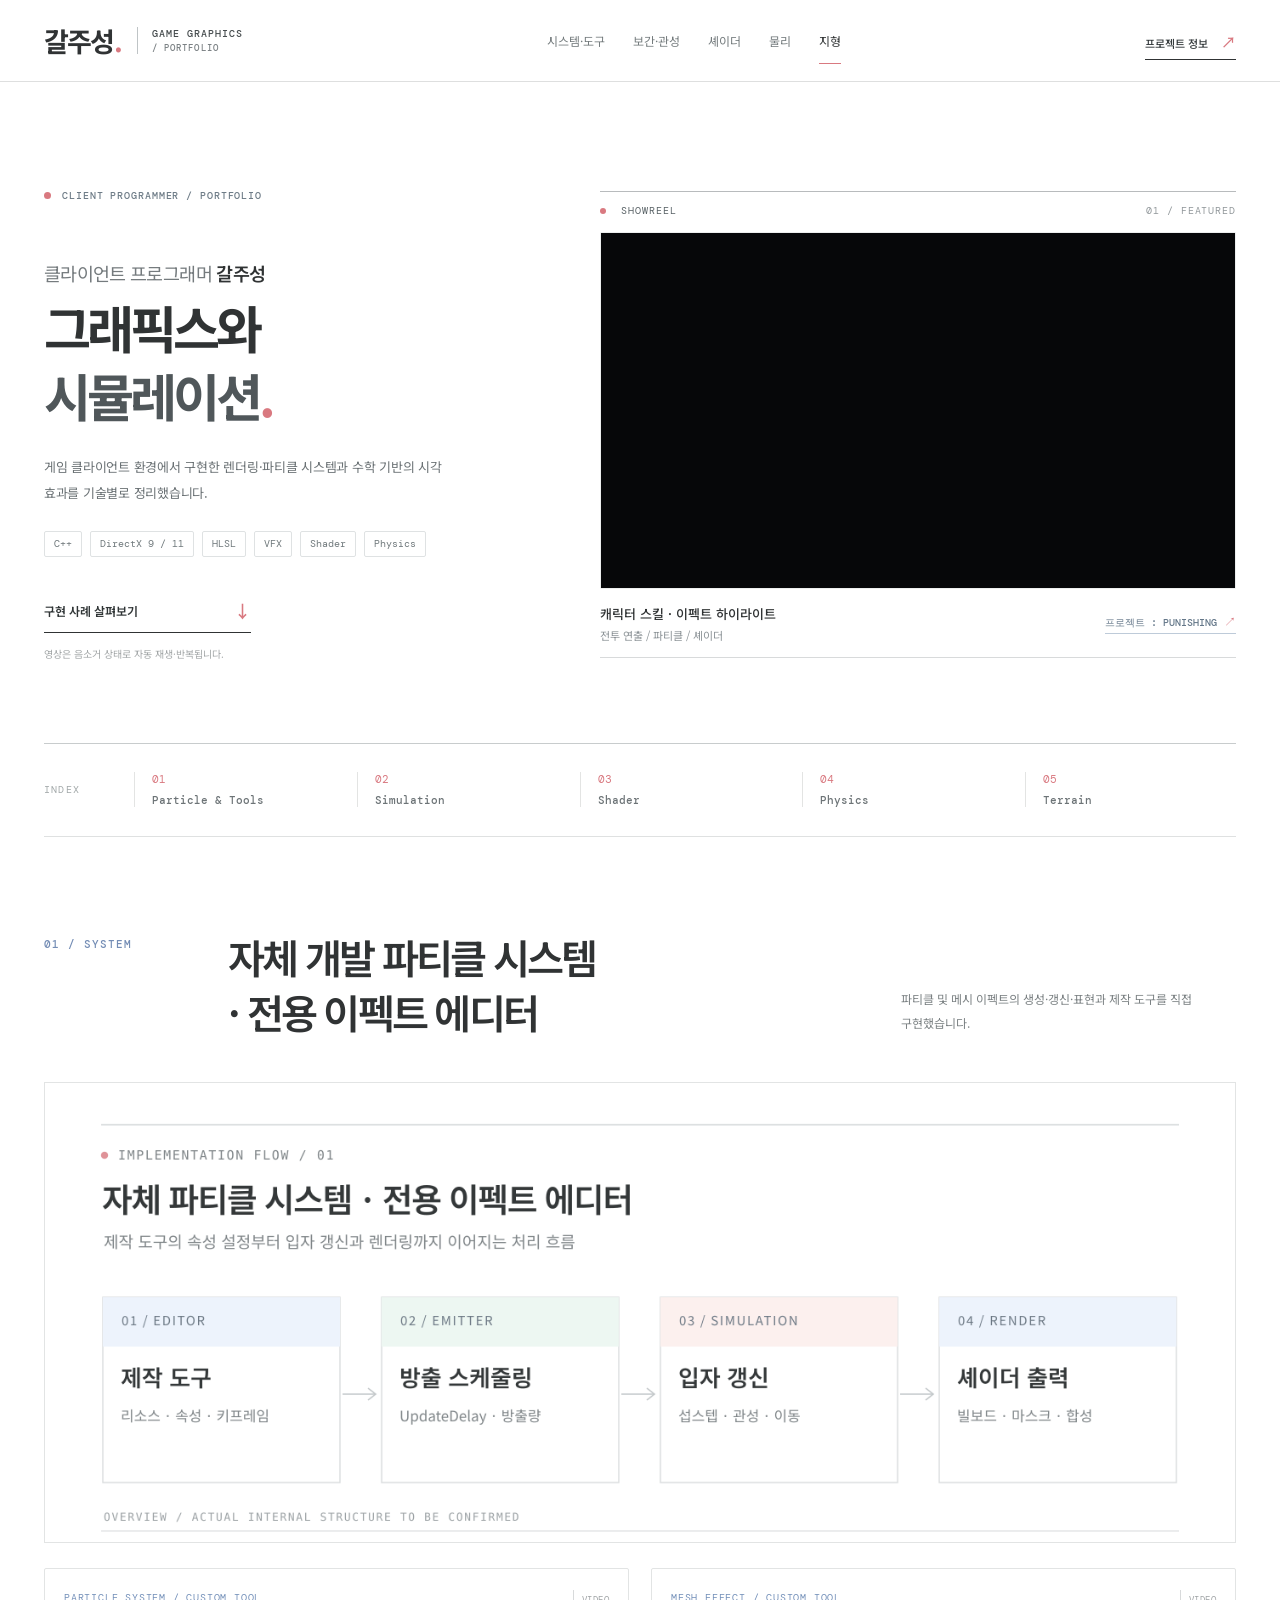
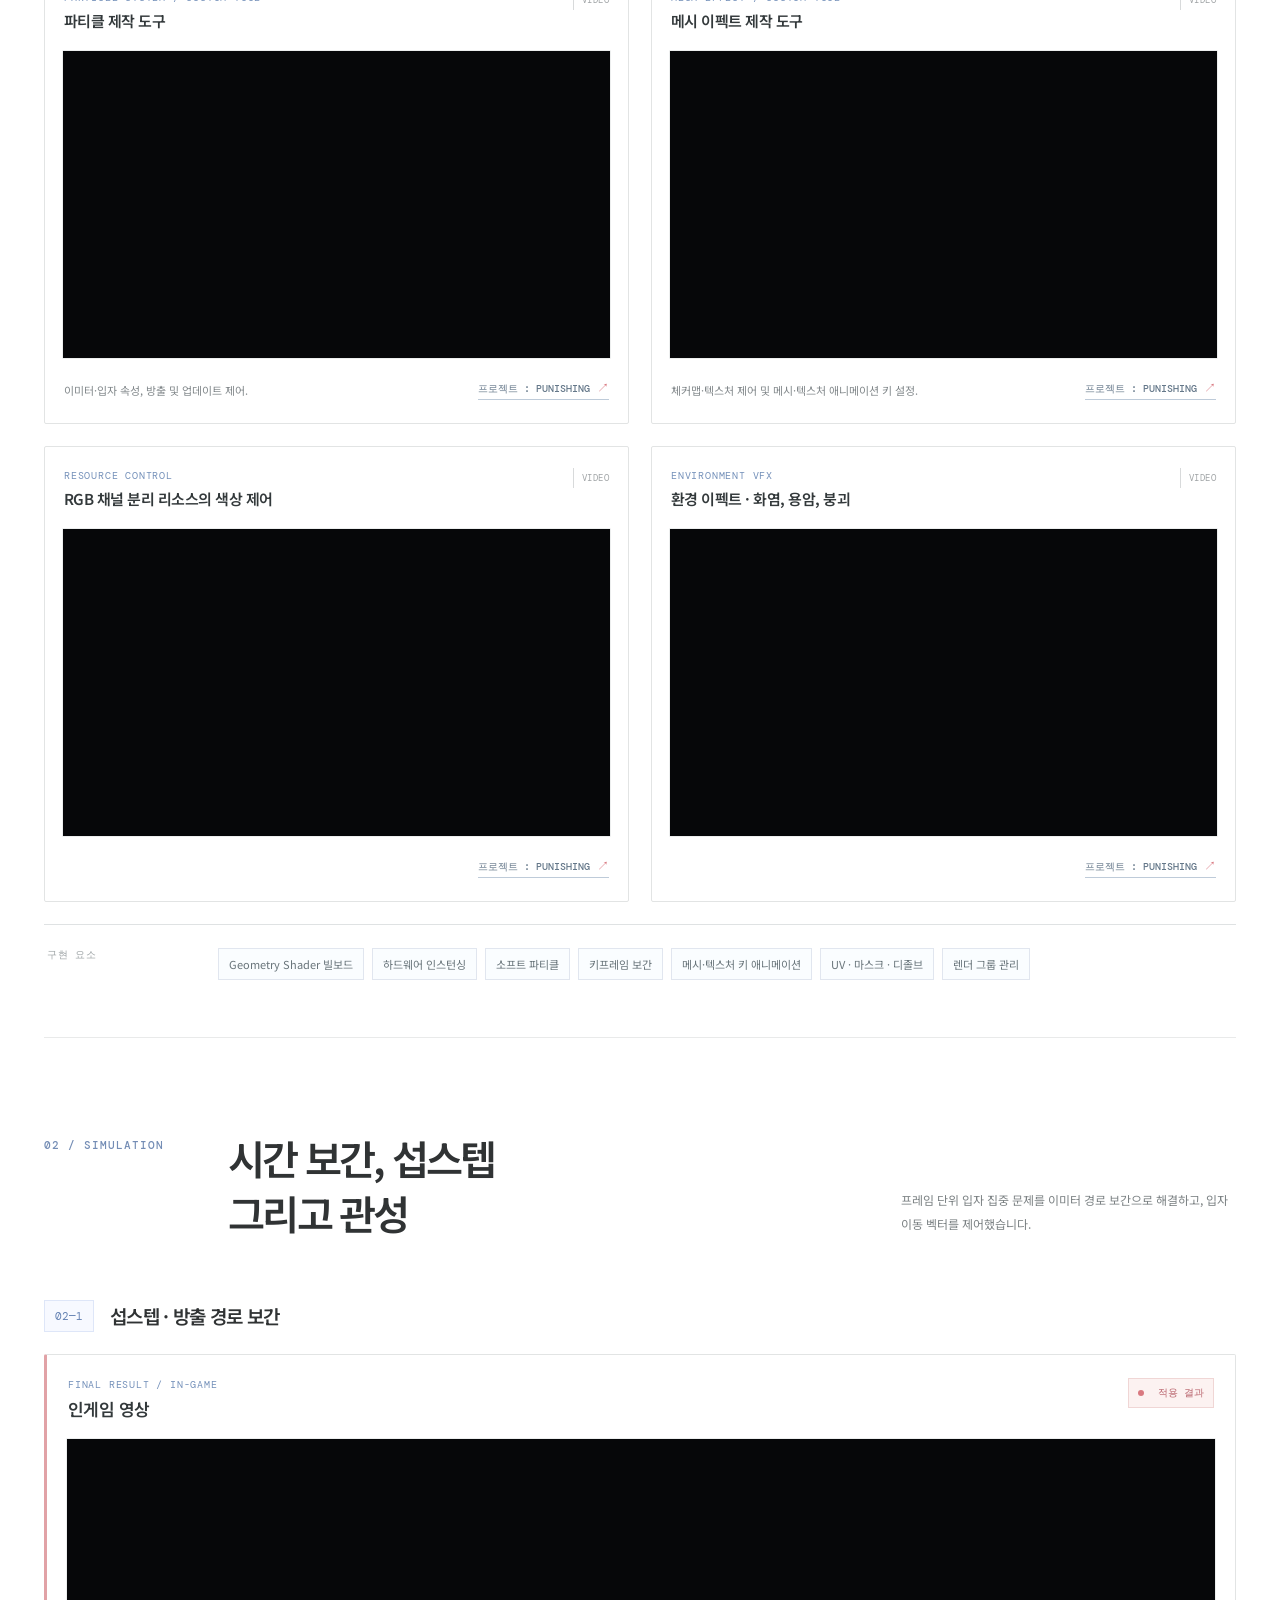
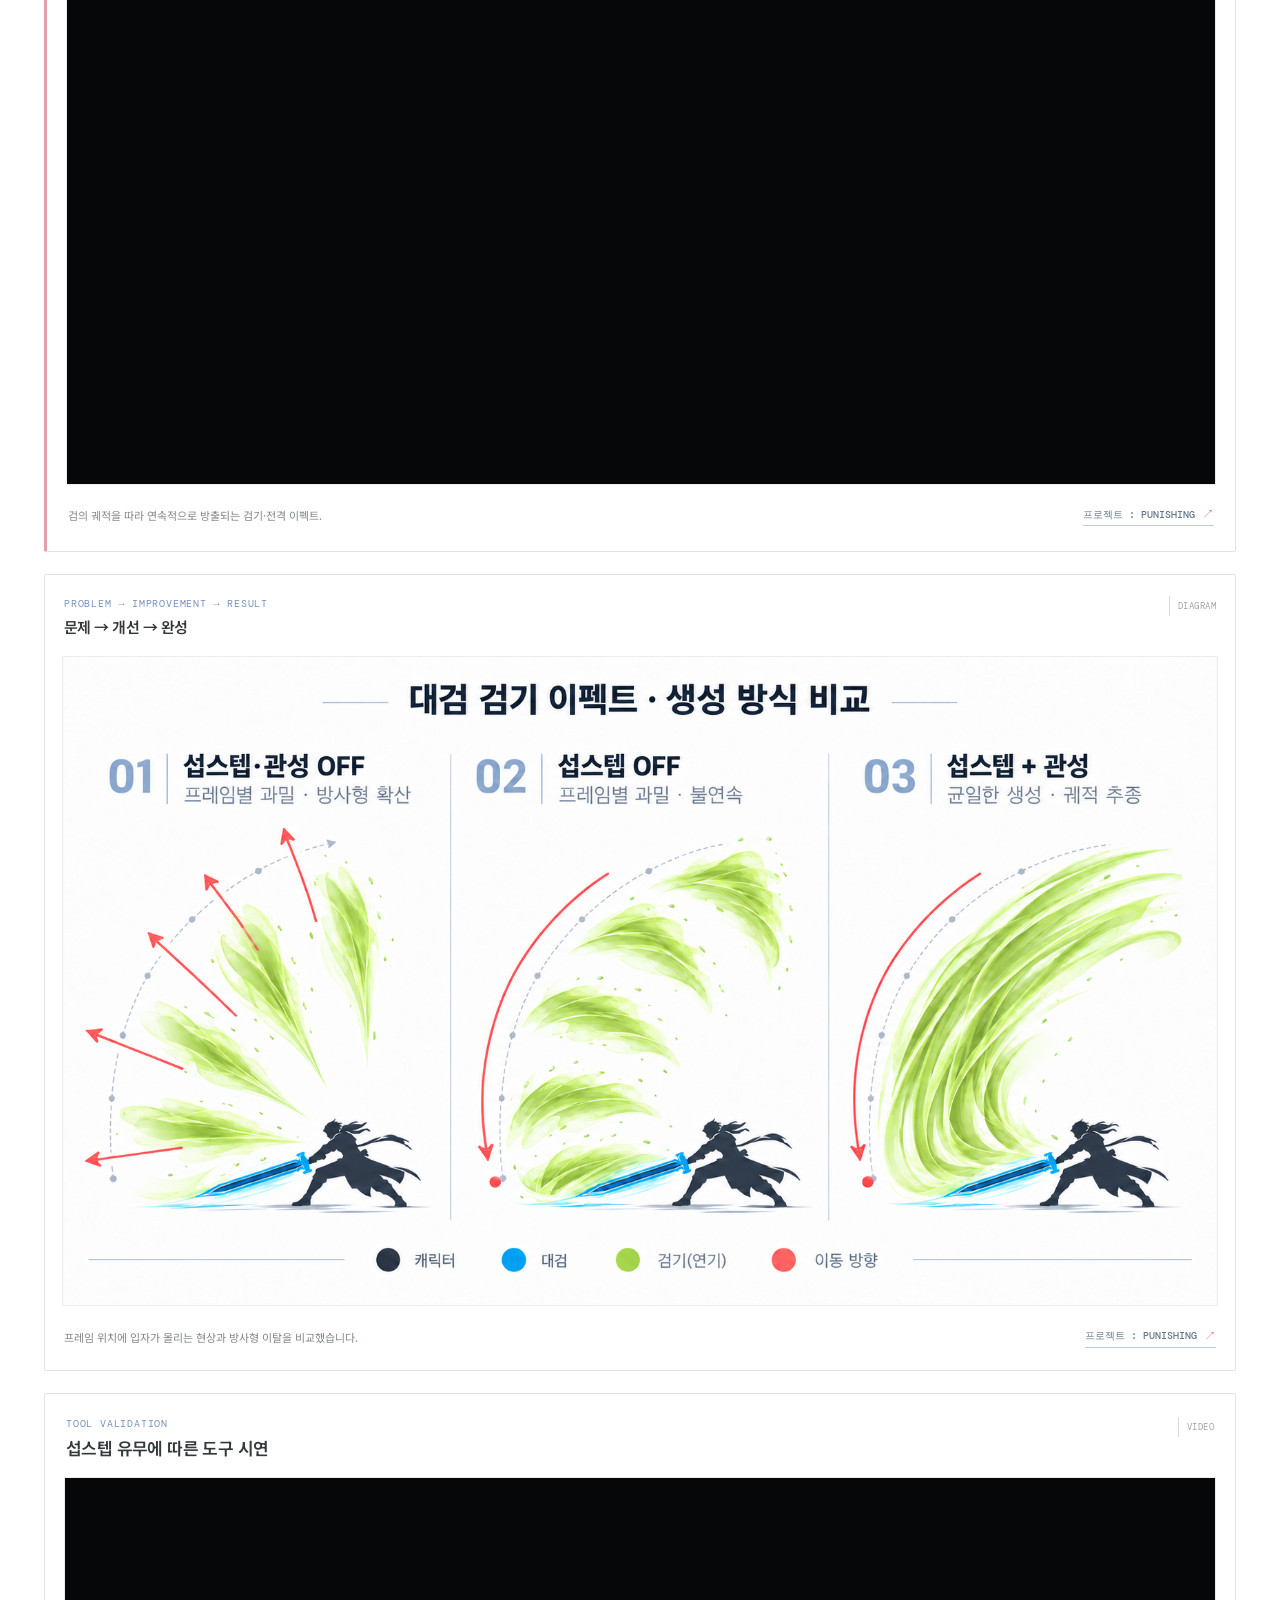
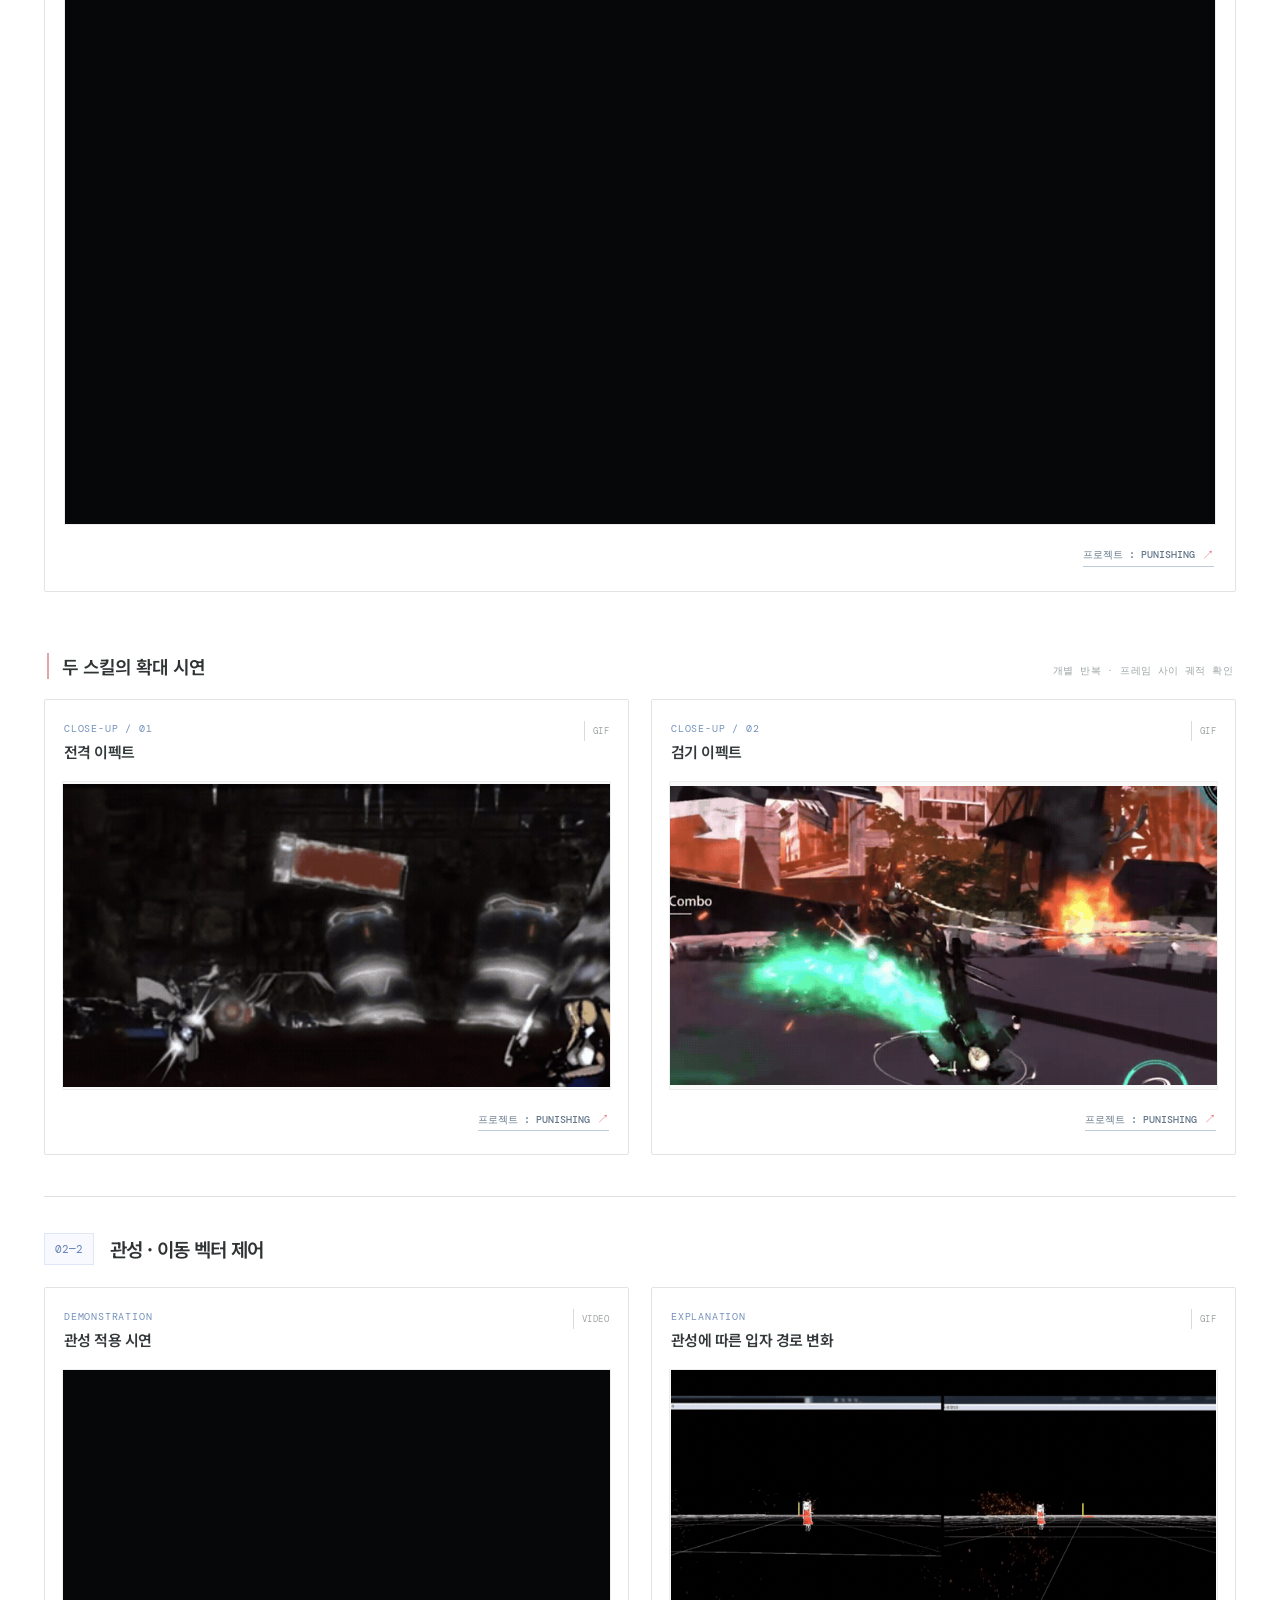
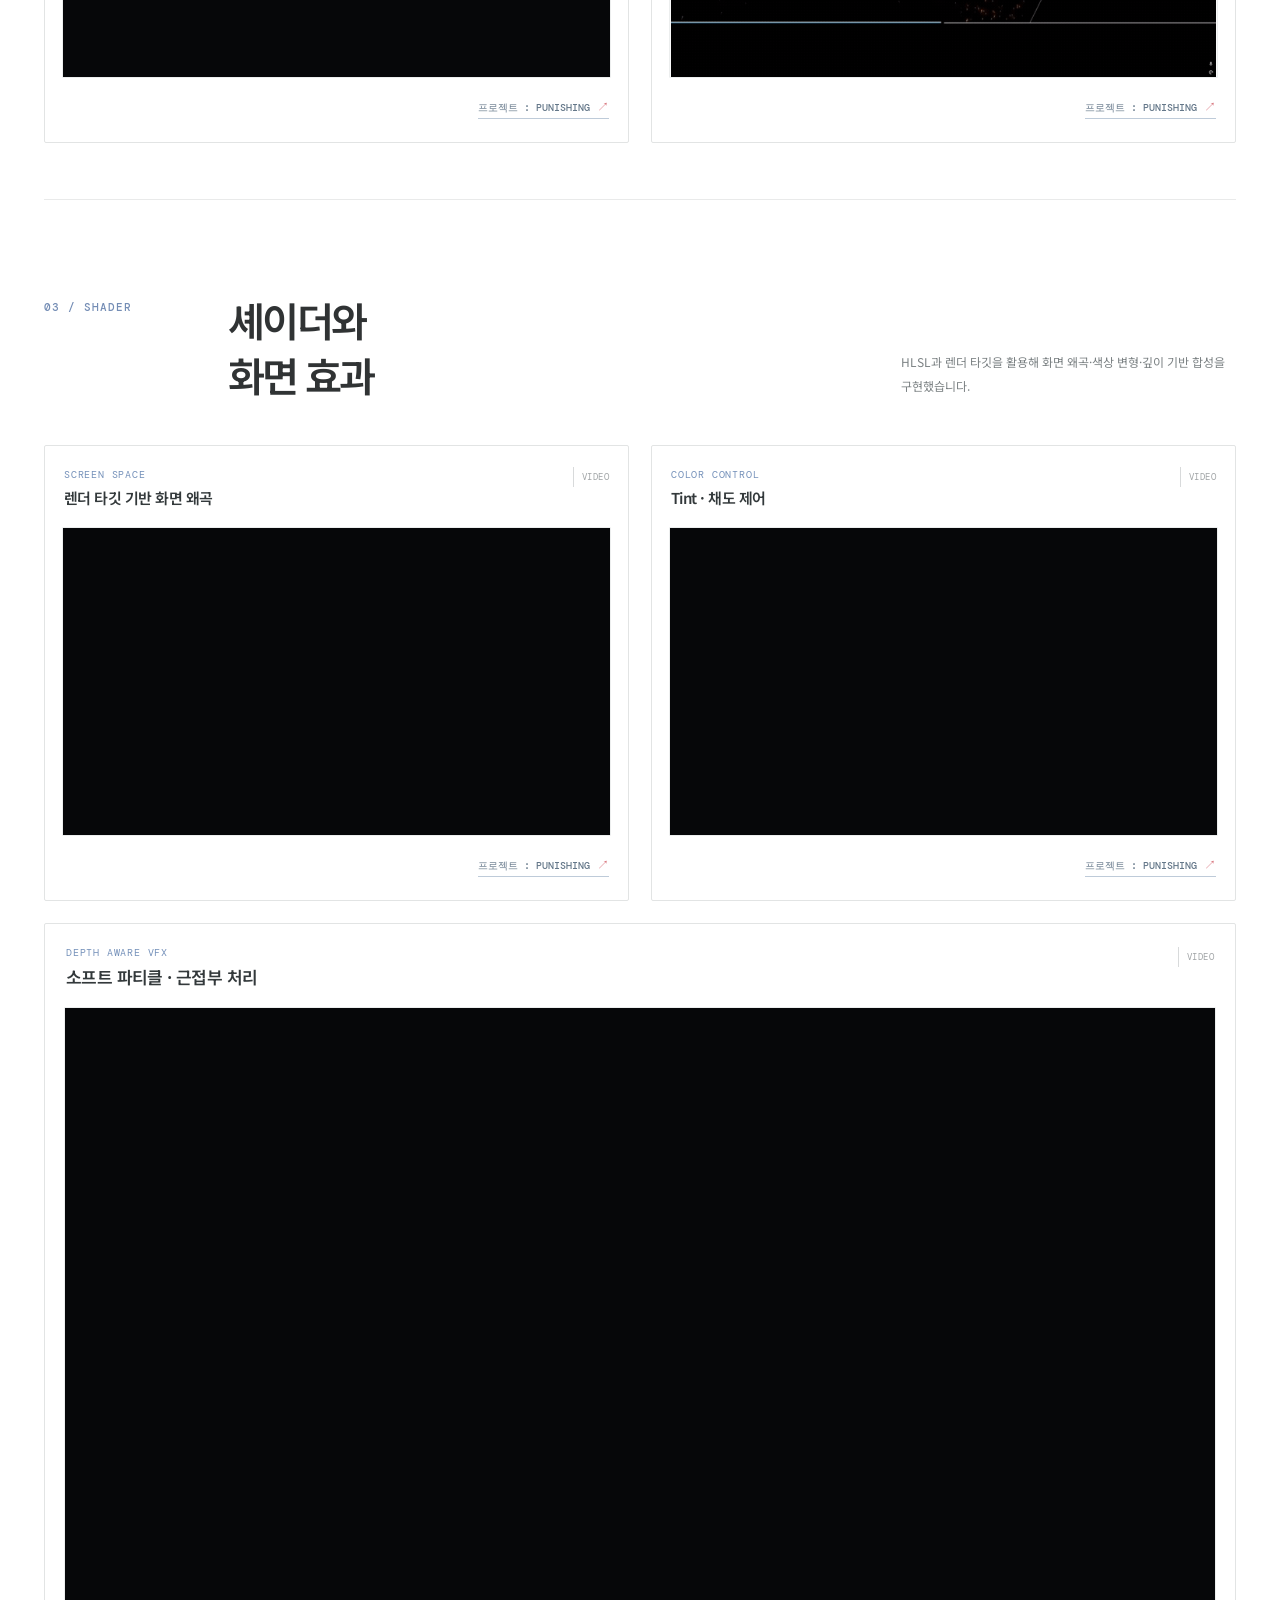
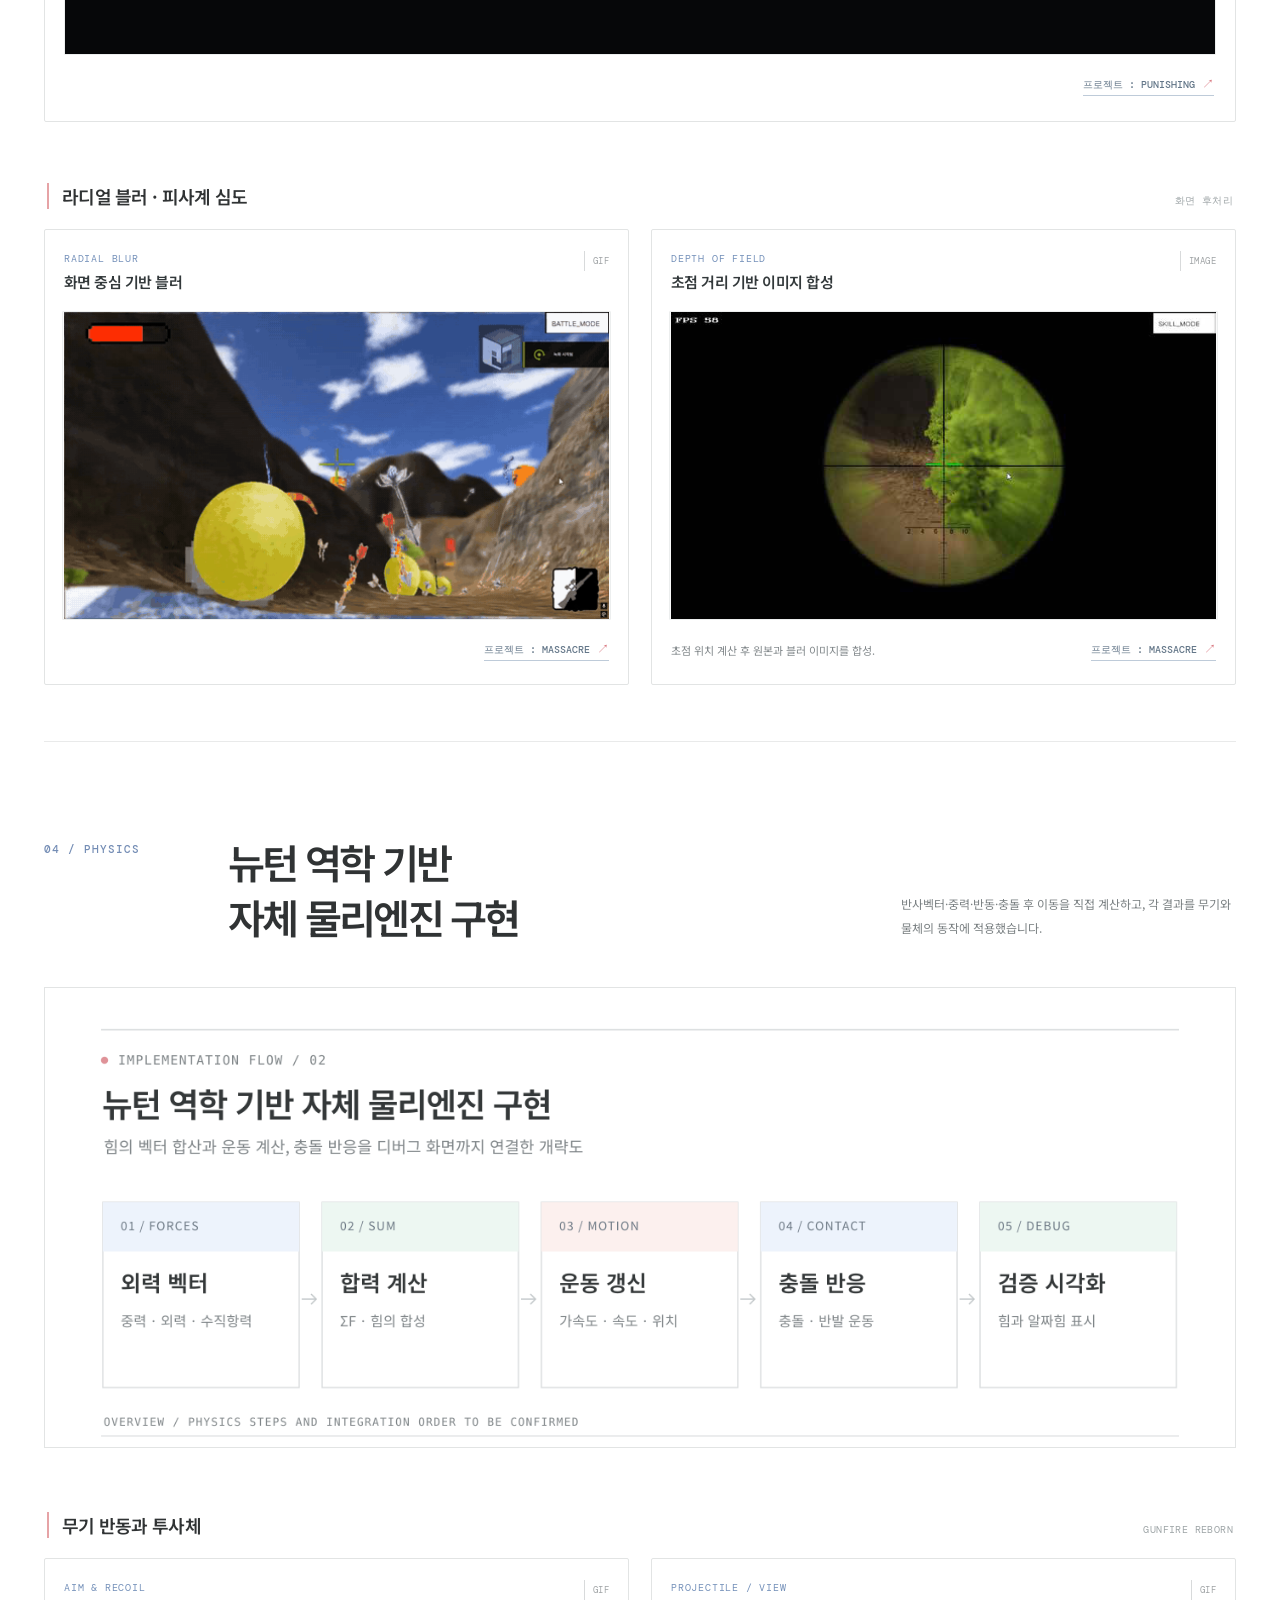
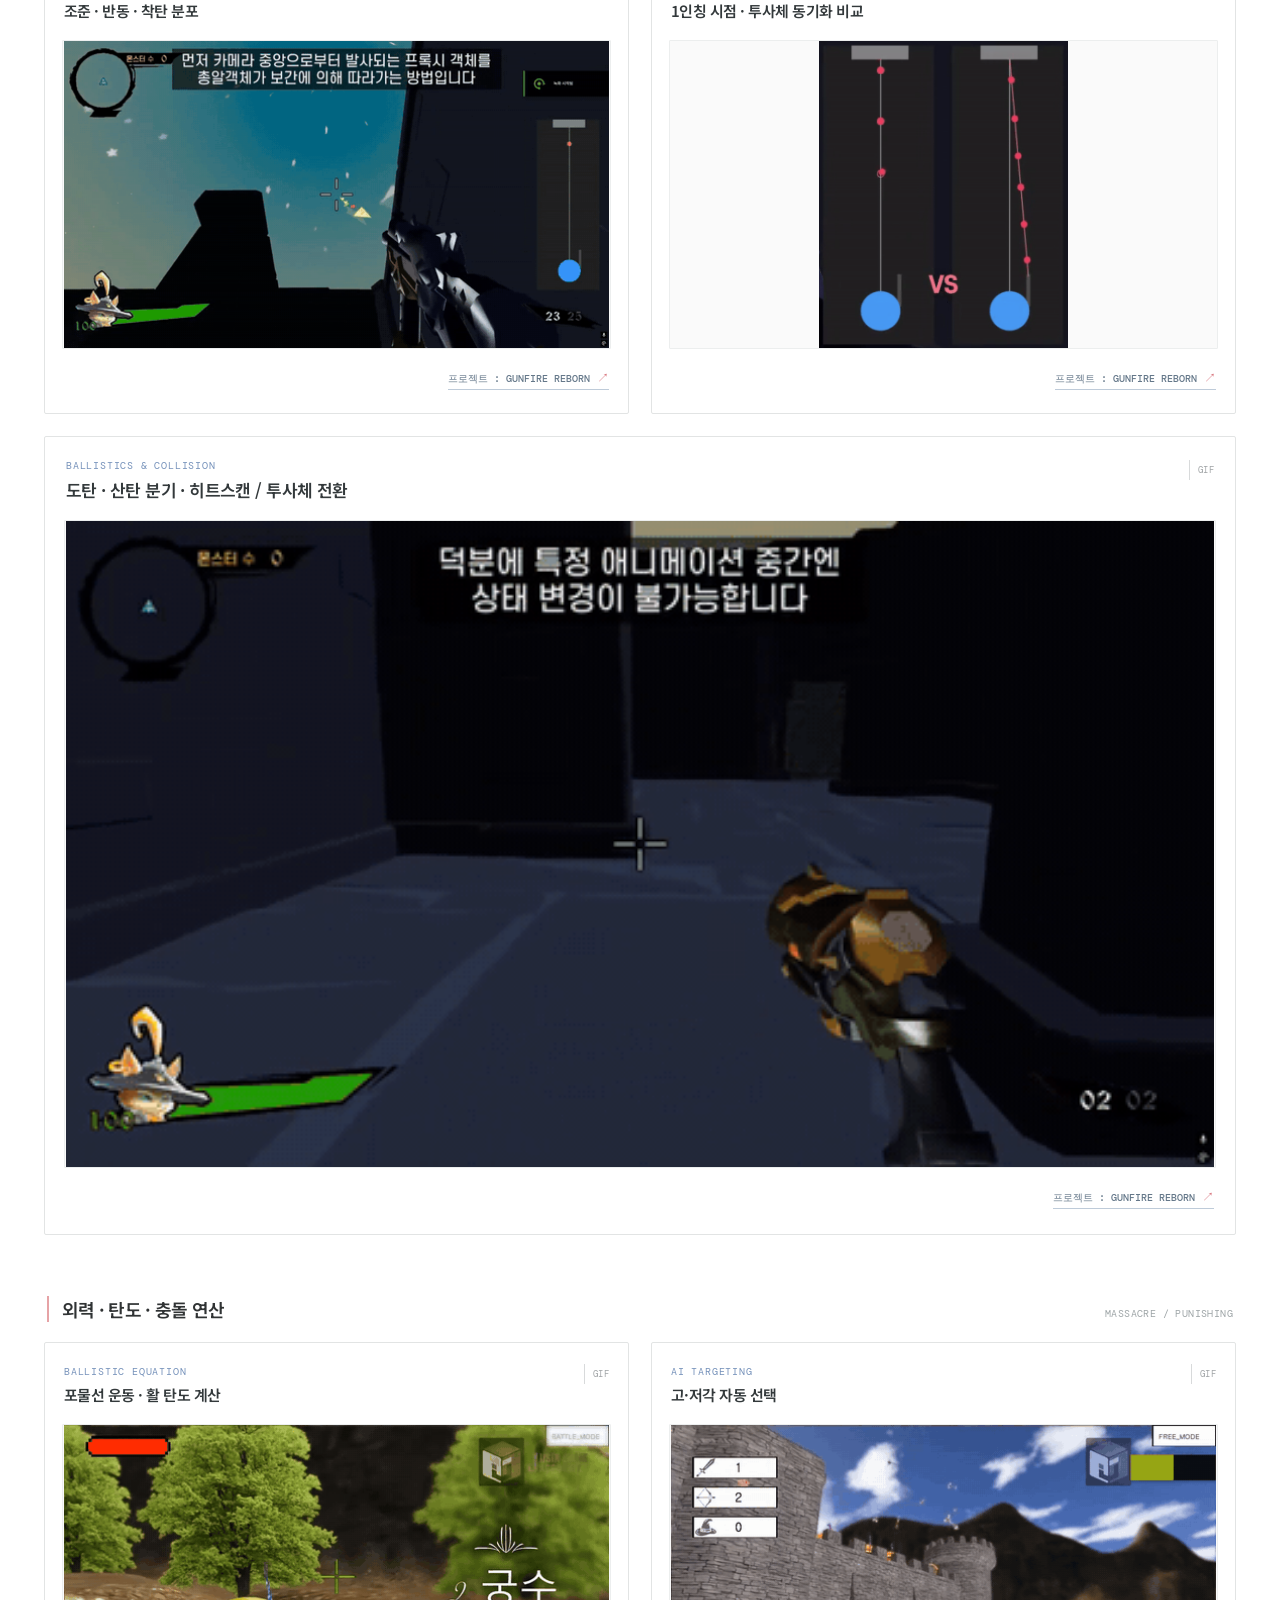
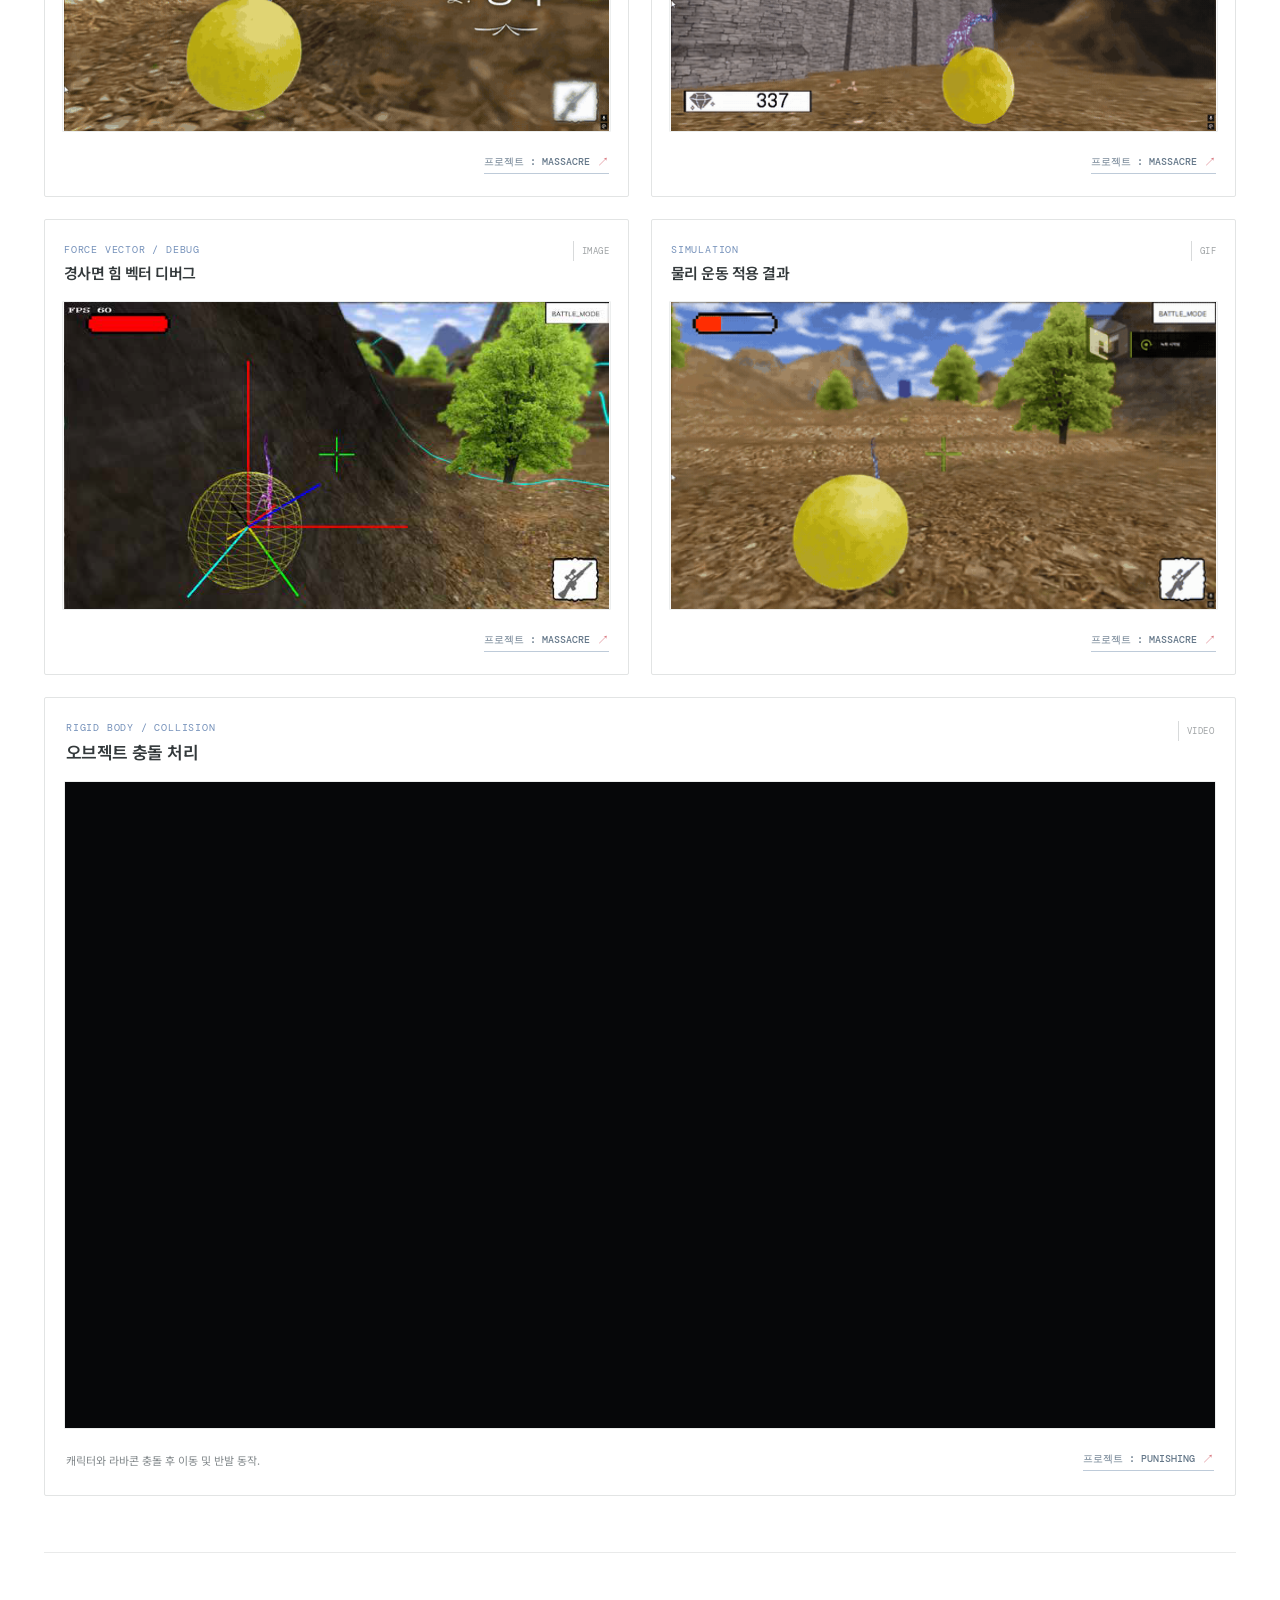
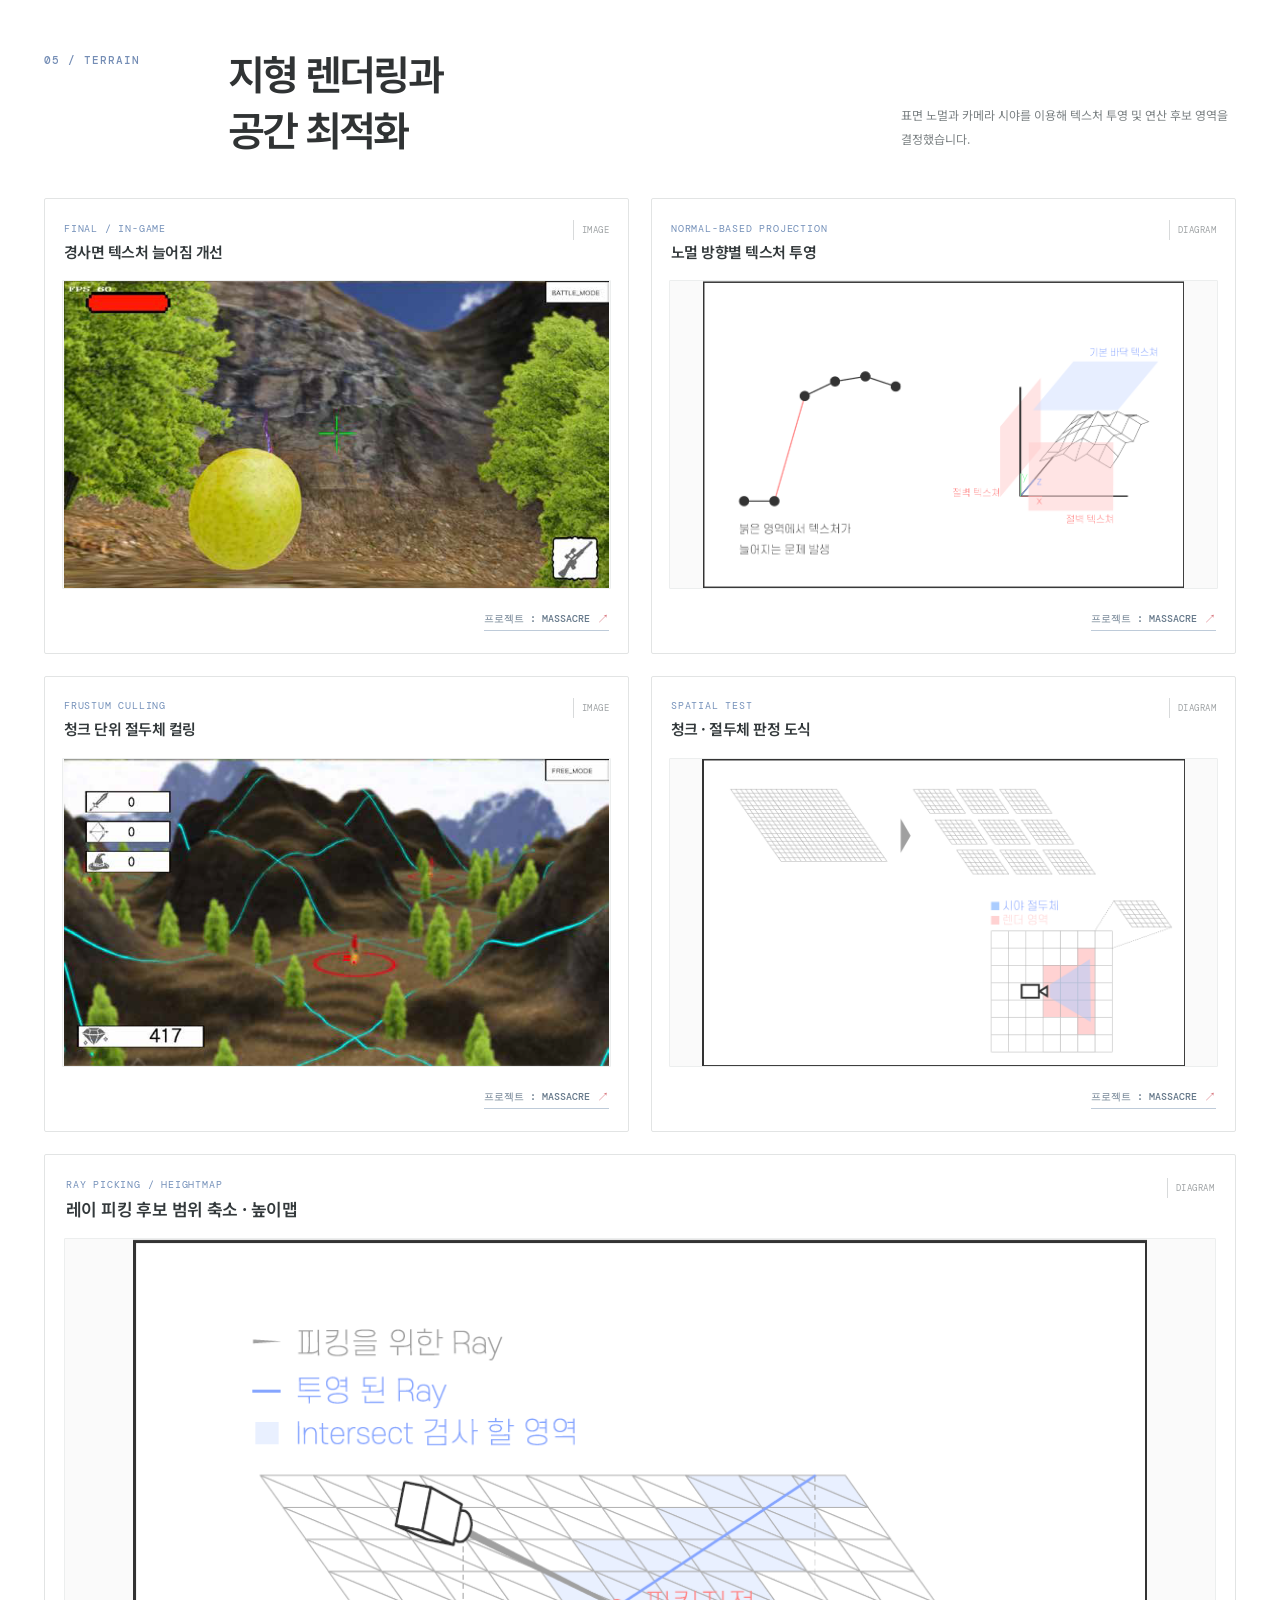
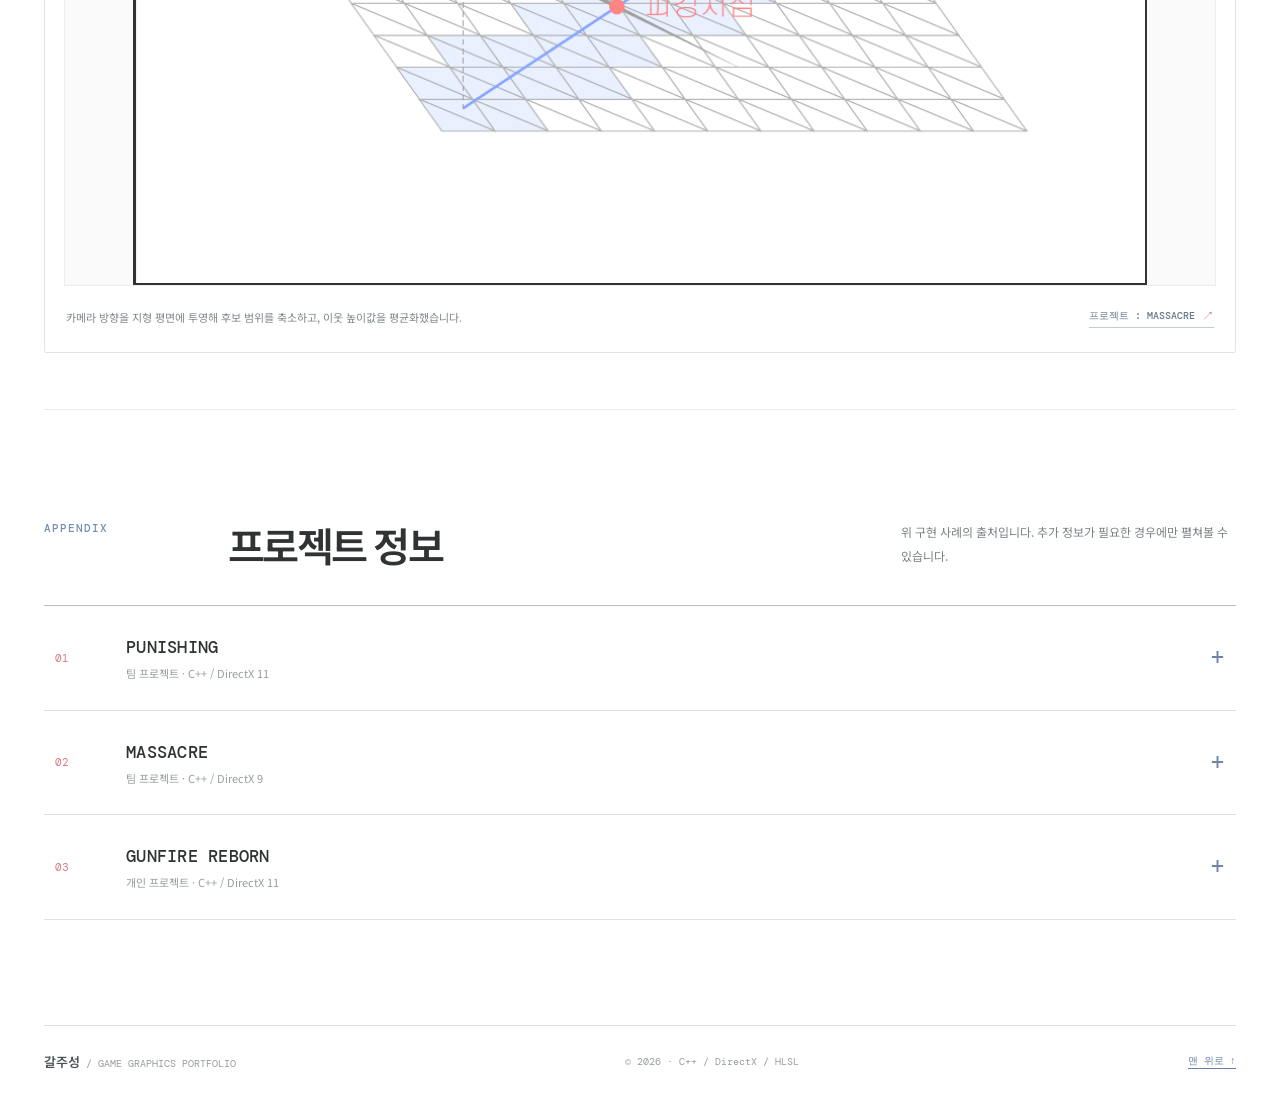
==== commit 2fb4f4bb: "[갈주성] fix-오타 수정 검기/전격 이펙트에 대한 설명이 반대로 나온 부분 수정" ====
--- a/index.html
+++ b/index.html
@@ -68,8 +68,8 @@
       <article class="media-card feature-card"><div class="card-heading"><div><span class="item-kicker">TOOL VALIDATION</span><h3>섭스텝 유무에 따른 도구 시연</h3></div><span class="media-type">VIDEO</span></div><div class="media-frame video-frame" data-vimeo="1239806002" data-label="섭스텝 도구 시연"><div class="frame-loading"><span class="loading-spinner"></span> 영상 불러오는 중</div></div><div class="card-footer"><a href="#project-punishing" class="project-link">프로젝트 : PUNISHING <span>↗</span></a></div></article>
       <div class="inline-section-title"><h3>두 스킬의 확대 시연</h3><span>개별 반복 · 프레임 사이 궤적 확인</span></div>
       <div class="media-grid two-col">
-        <article class="media-card"><div class="card-heading"><div><span class="item-kicker">CLOSE-UP / 01</span><h3>검기 이펙트</h3></div><span class="media-type">GIF</span></div><div class="media-frame still-frame"><img src="assets/substepsExplanation_bianca.gif" alt="검기 이펙트의 섭스텝 확대 반복 시연" loading="lazy"></div><div class="card-footer"><a href="#project-punishing" class="project-link">프로젝트 : PUNISHING <span>↗</span></a></div></article>
-        <article class="media-card"><div class="card-heading"><div><span class="item-kicker">CLOSE-UP / 02</span><h3>전격 이펙트</h3></div><span class="media-type">GIF</span></div><div class="media-frame still-frame"><img src="assets/substepsExplanation_kamui.gif" alt="전격 이펙트의 섭스텝 확대 반복 시연" loading="lazy"></div><div class="card-footer"><a href="#project-punishing" class="project-link">프로젝트 : PUNISHING <span>↗</span></a></div></article>
+        <article class="media-card"><div class="card-heading"><div><span class="item-kicker">CLOSE-UP / 01</span><h3>전격 이펙트</h3></div><span class="media-type">GIF</span></div><div class="media-frame still-frame"><img src="assets/substepsExplanation_bianca.gif" alt="전격 이펙트의 섭스텝 확대 반복 시연" loading="lazy"></div><div class="card-footer"><a href="#project-punishing" class="project-link">프로젝트 : PUNISHING <span>↗</span></a></div></article>
+        <article class="media-card"><div class="card-heading"><div><span class="item-kicker">CLOSE-UP / 02</span><h3>검기 이펙트</h3></div><span class="media-type">GIF</span></div><div class="media-frame still-frame"><img src="assets/substepsExplanation_kamui.gif" alt="검기 이펙트의 섭스텝 확대 반복 시연" loading="lazy"></div><div class="card-footer"><a href="#project-punishing" class="project-link">프로젝트 : PUNISHING <span>↗</span></a></div></article>
       </div>
       <div class="subsection-head second-sub"><span class="subsection-number">02—2</span><h3>관성 · 이동 벡터 제어</h3></div>
       <div class="media-grid two-col">
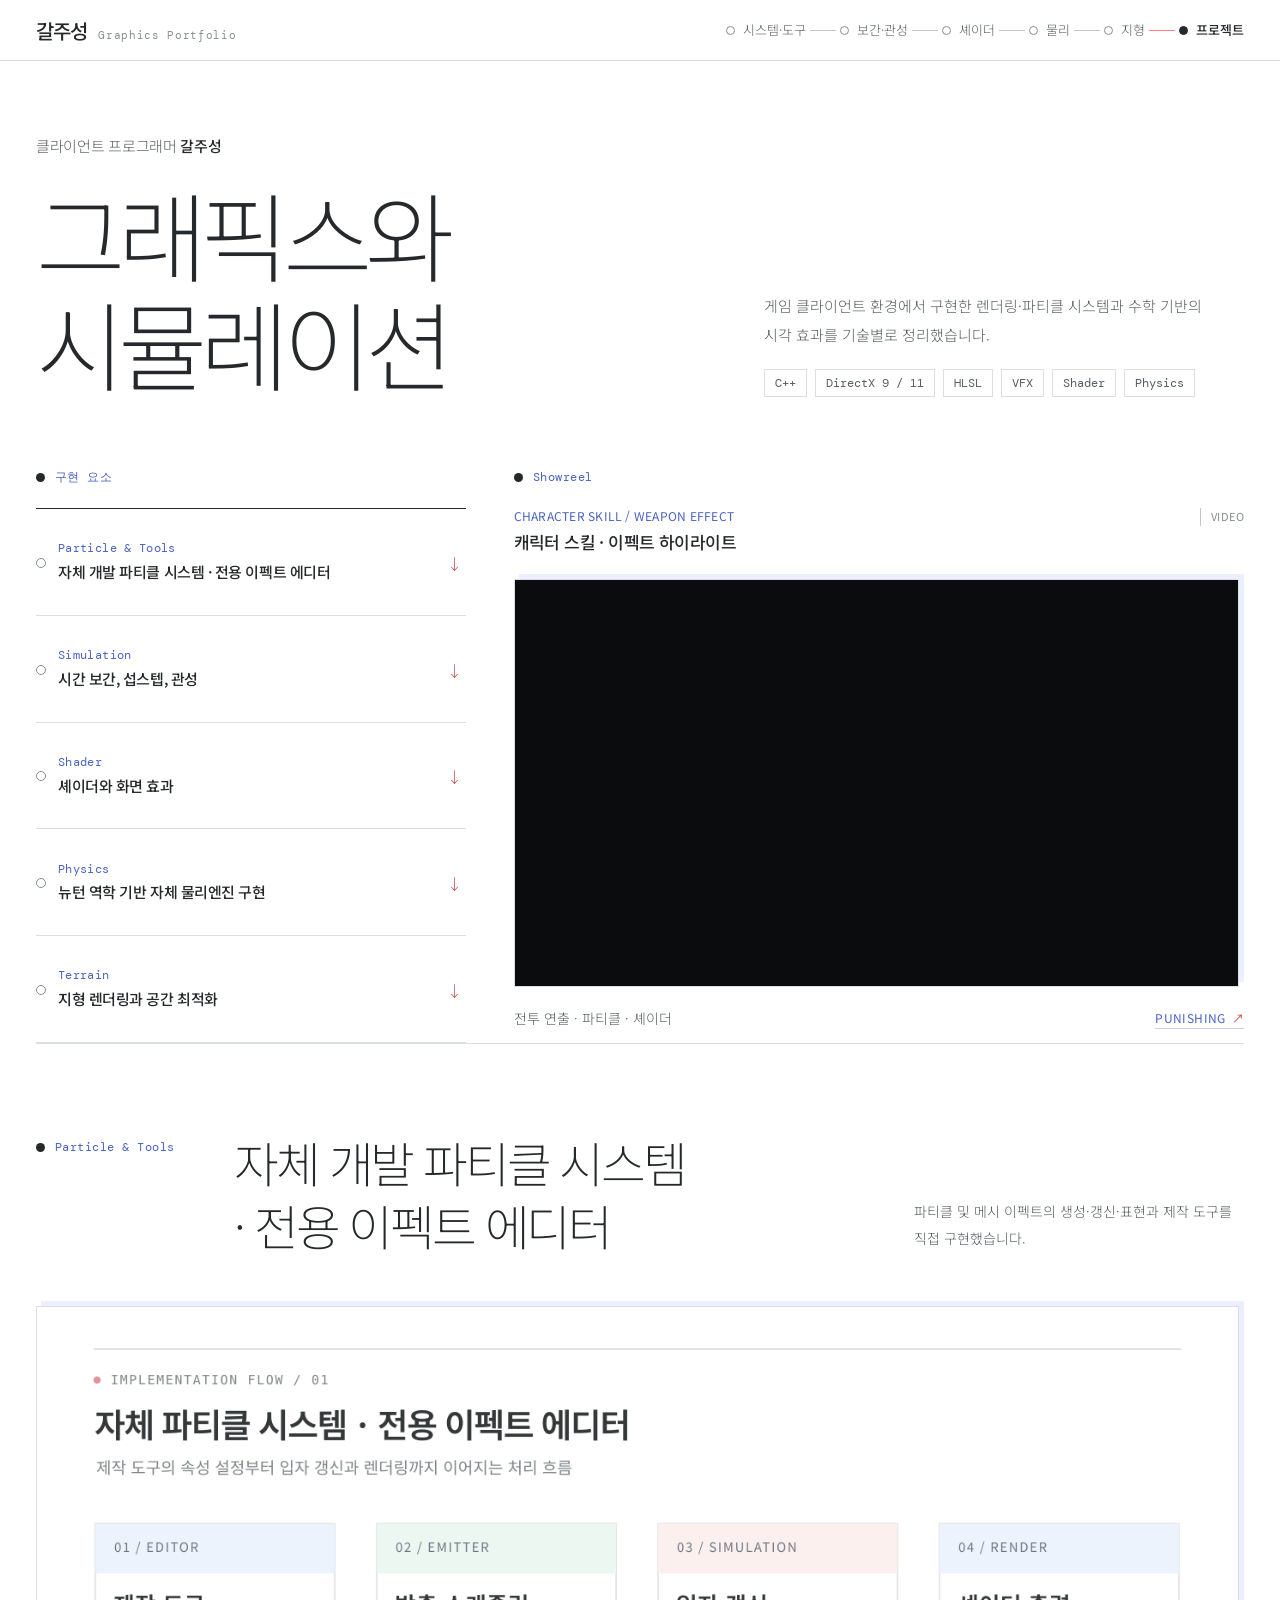
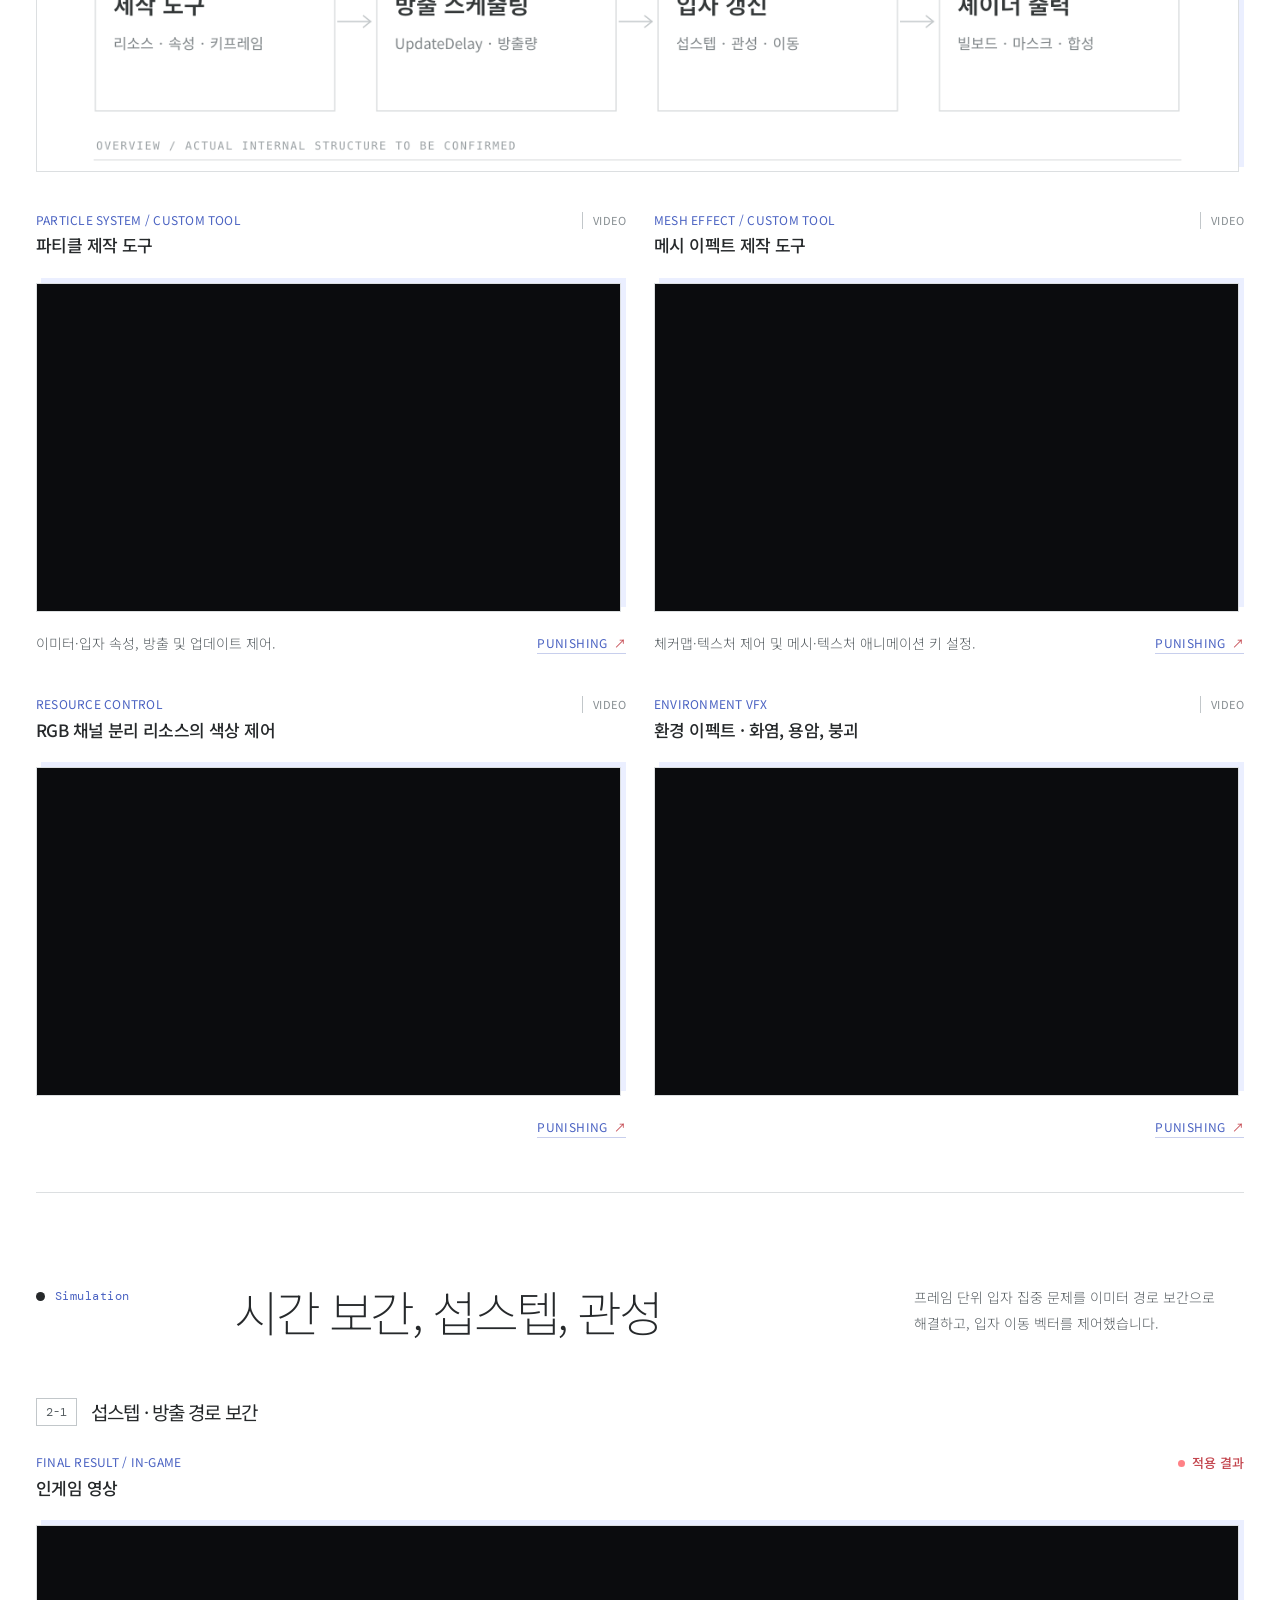
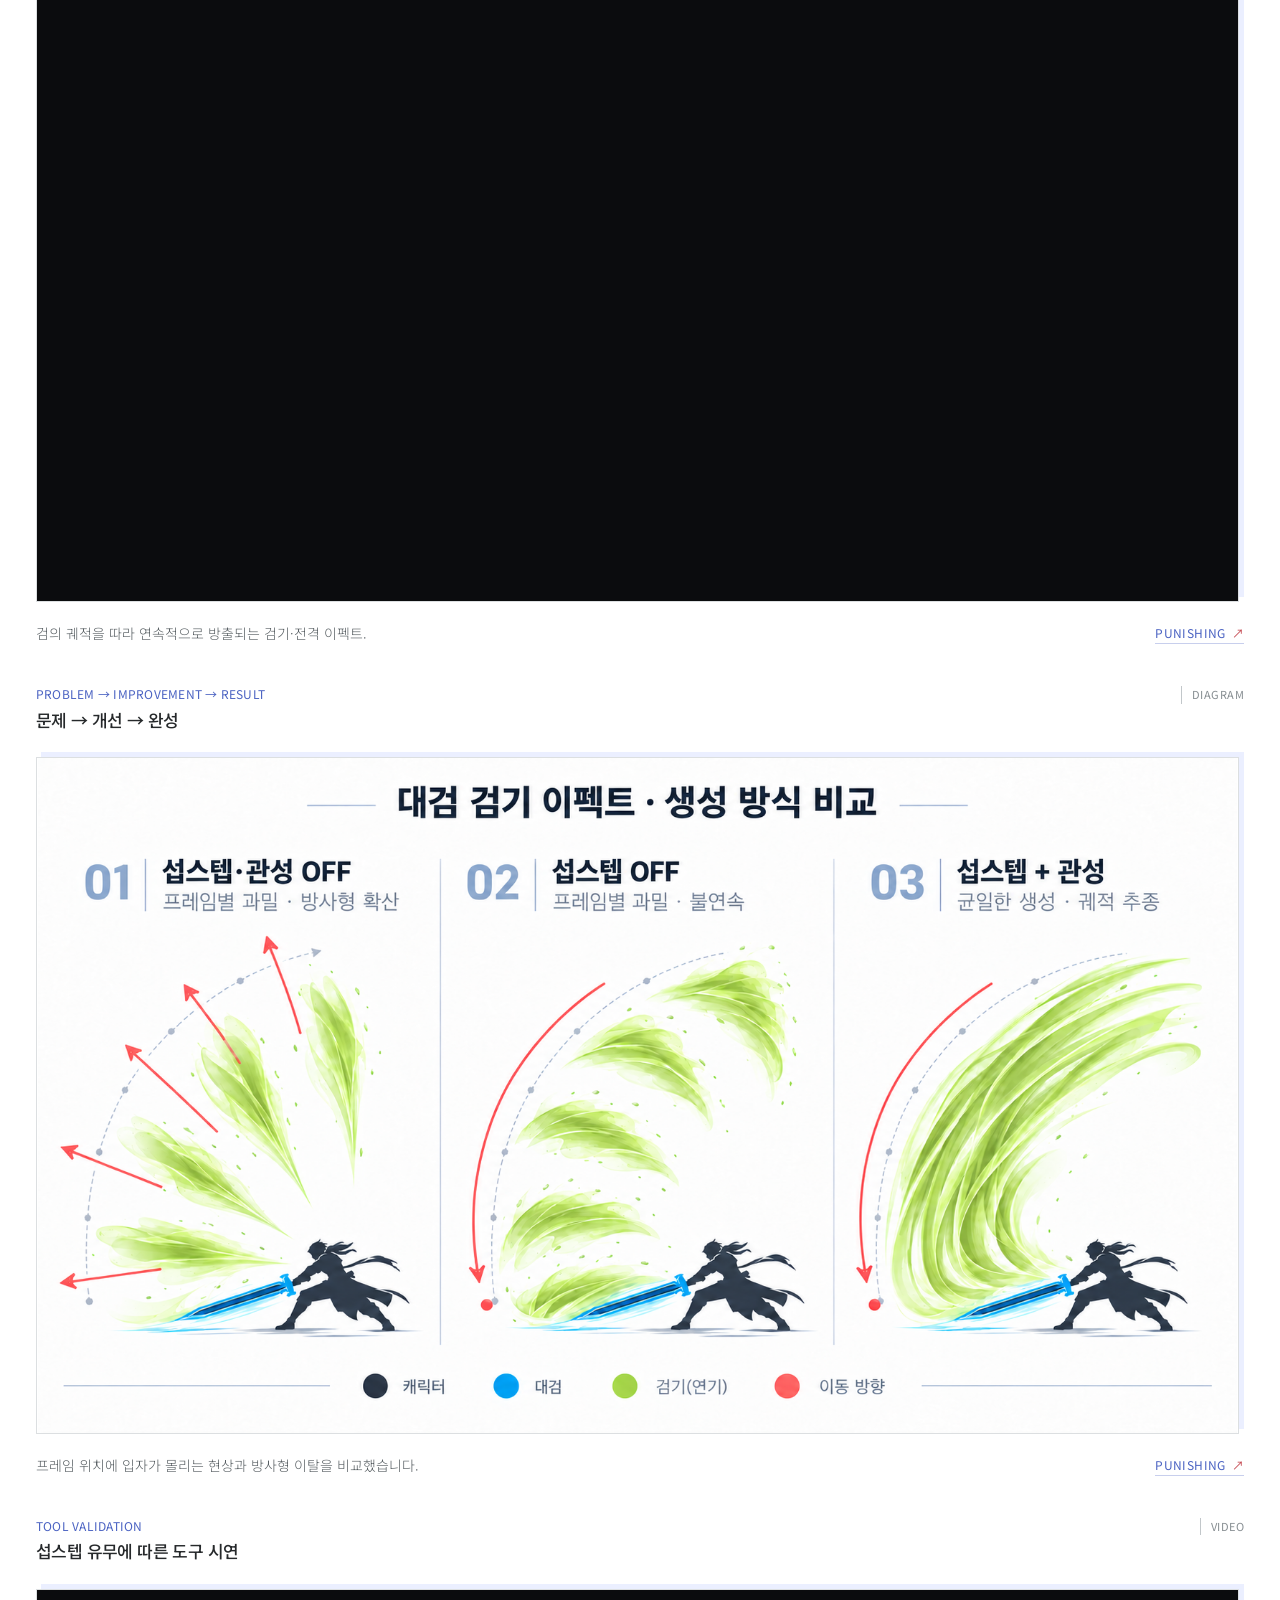
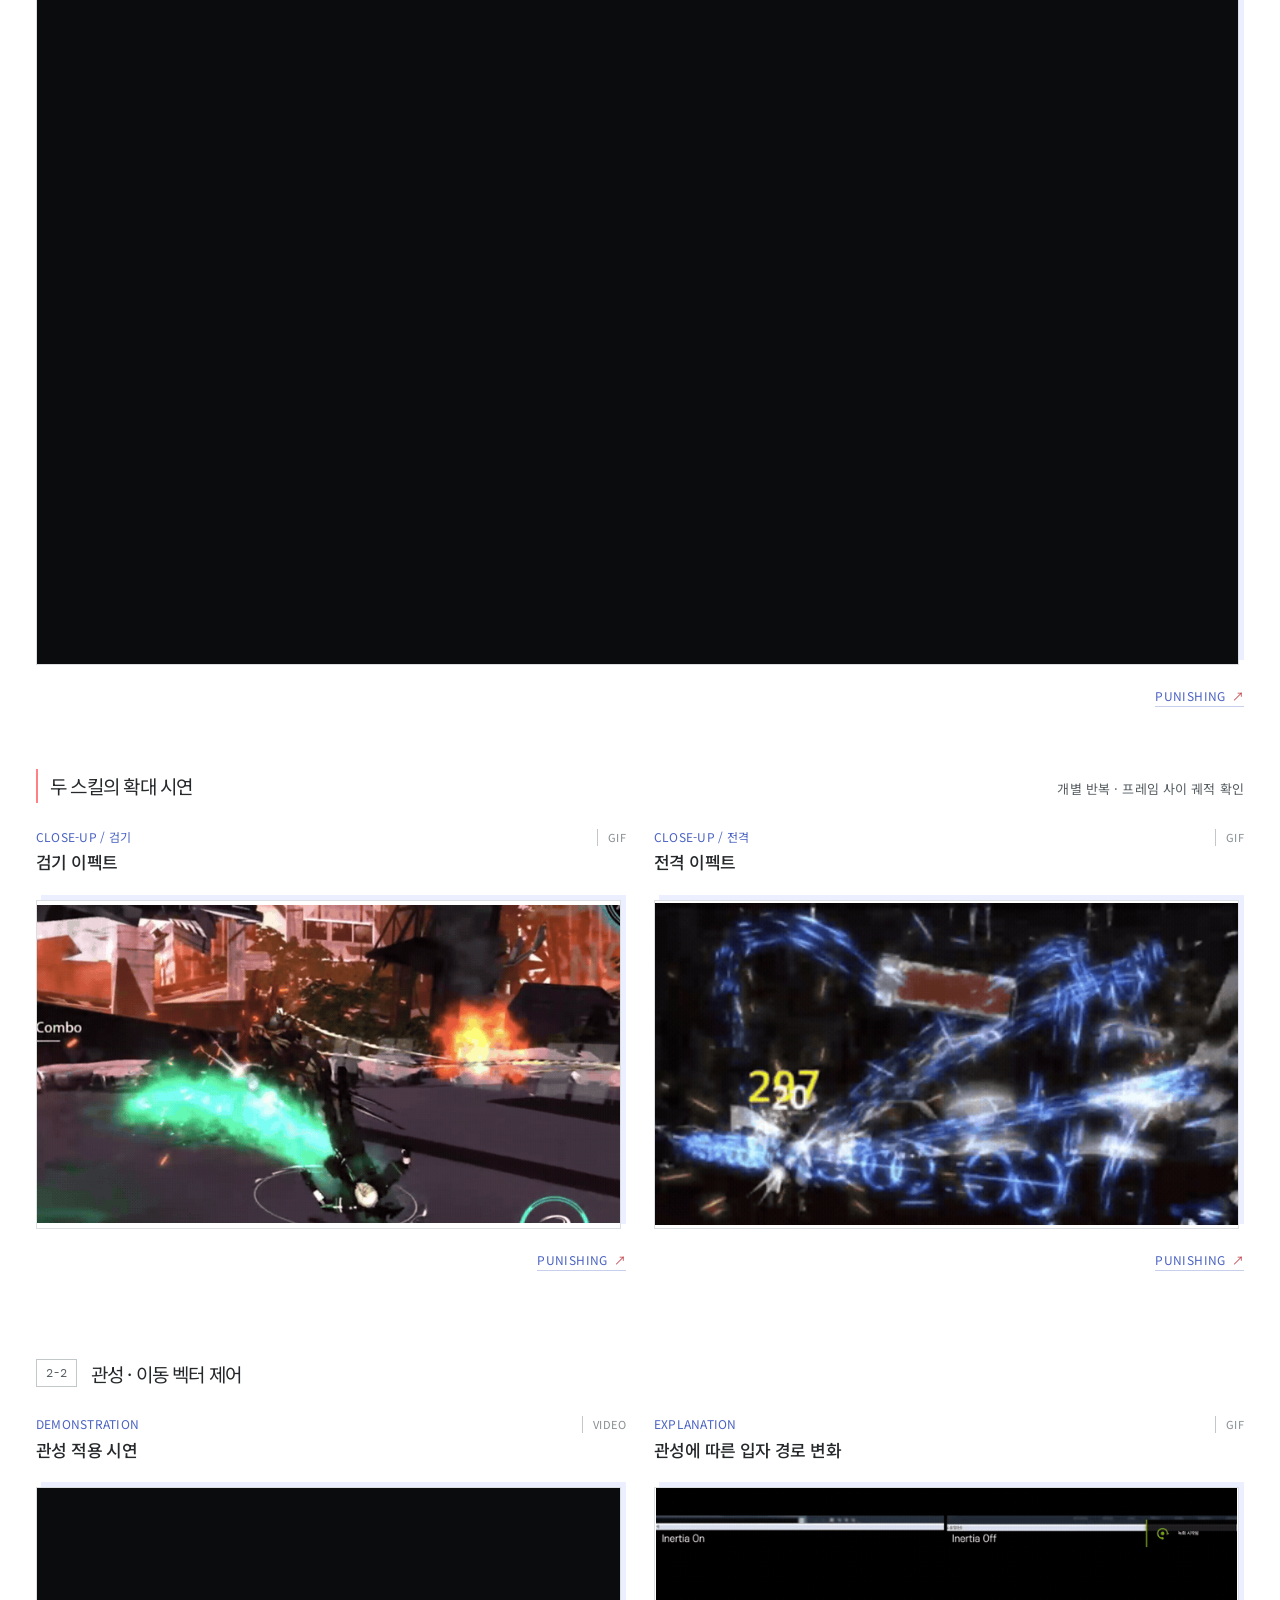
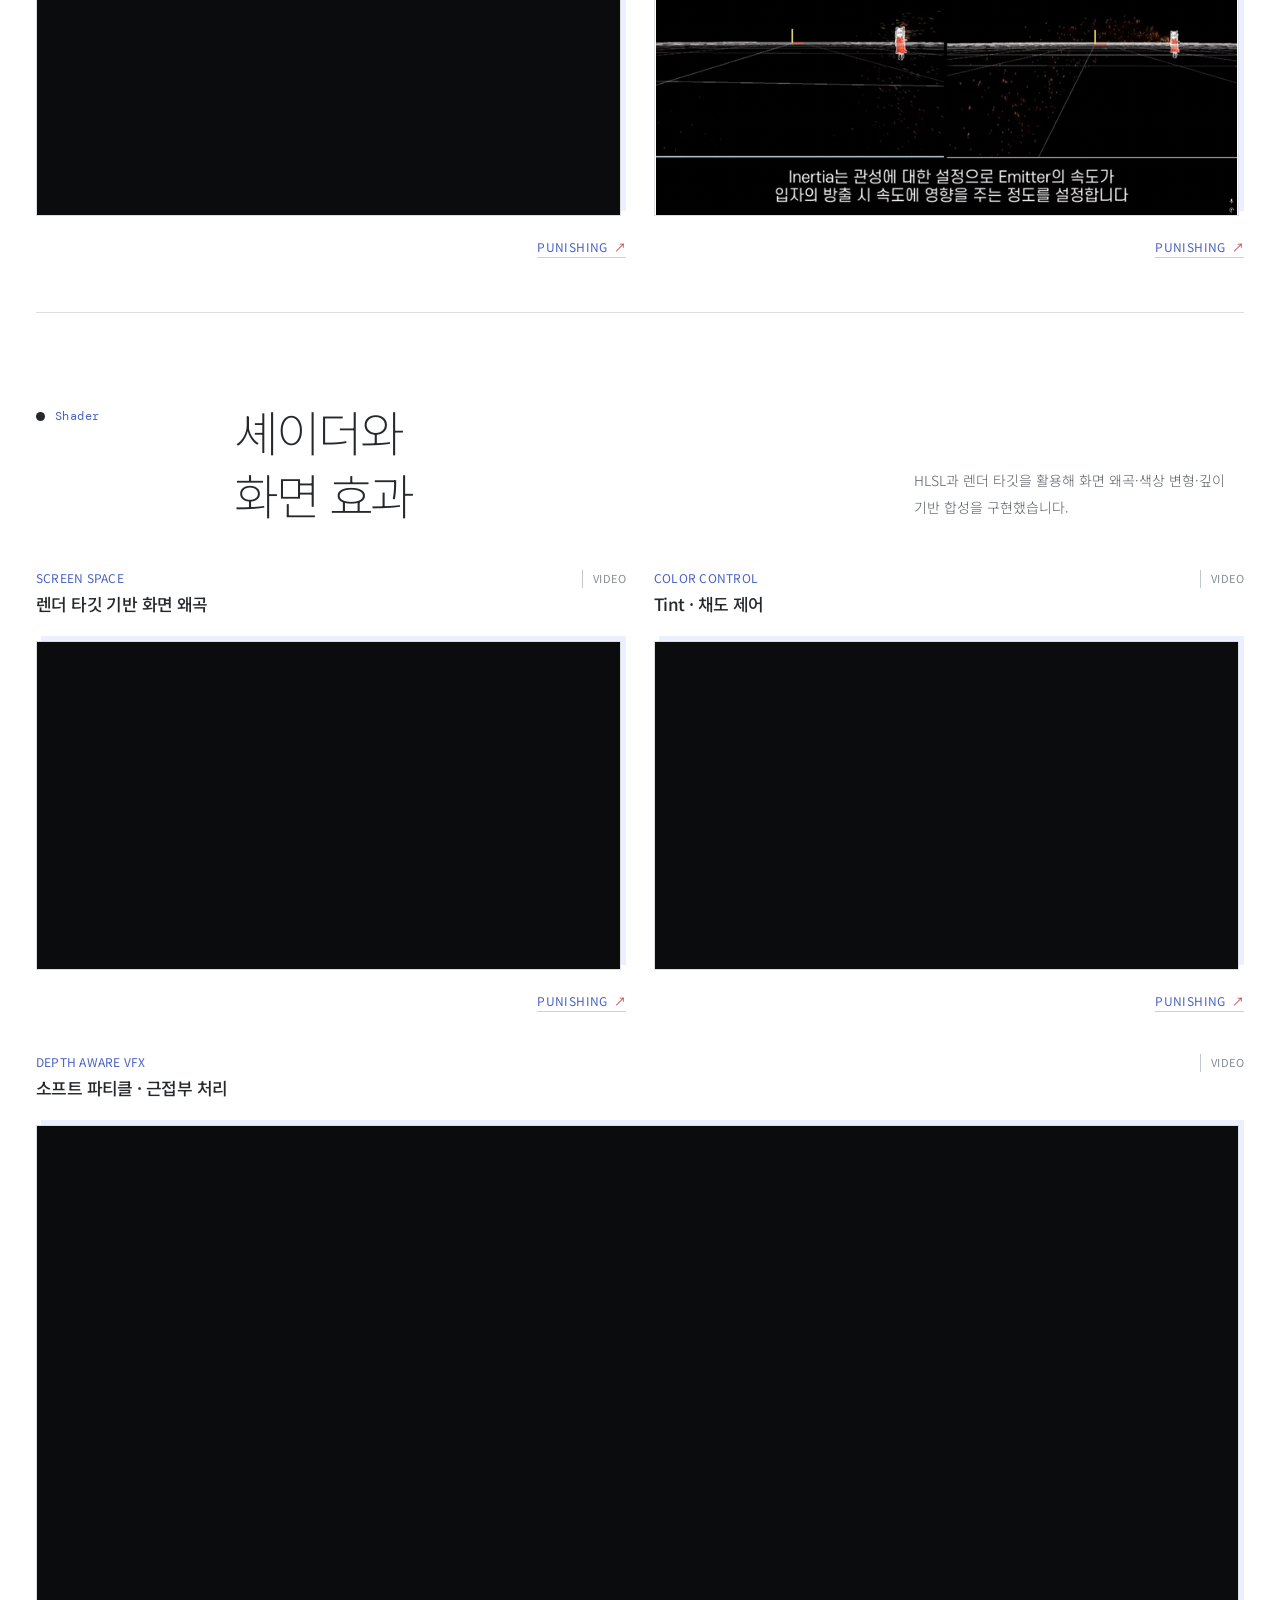
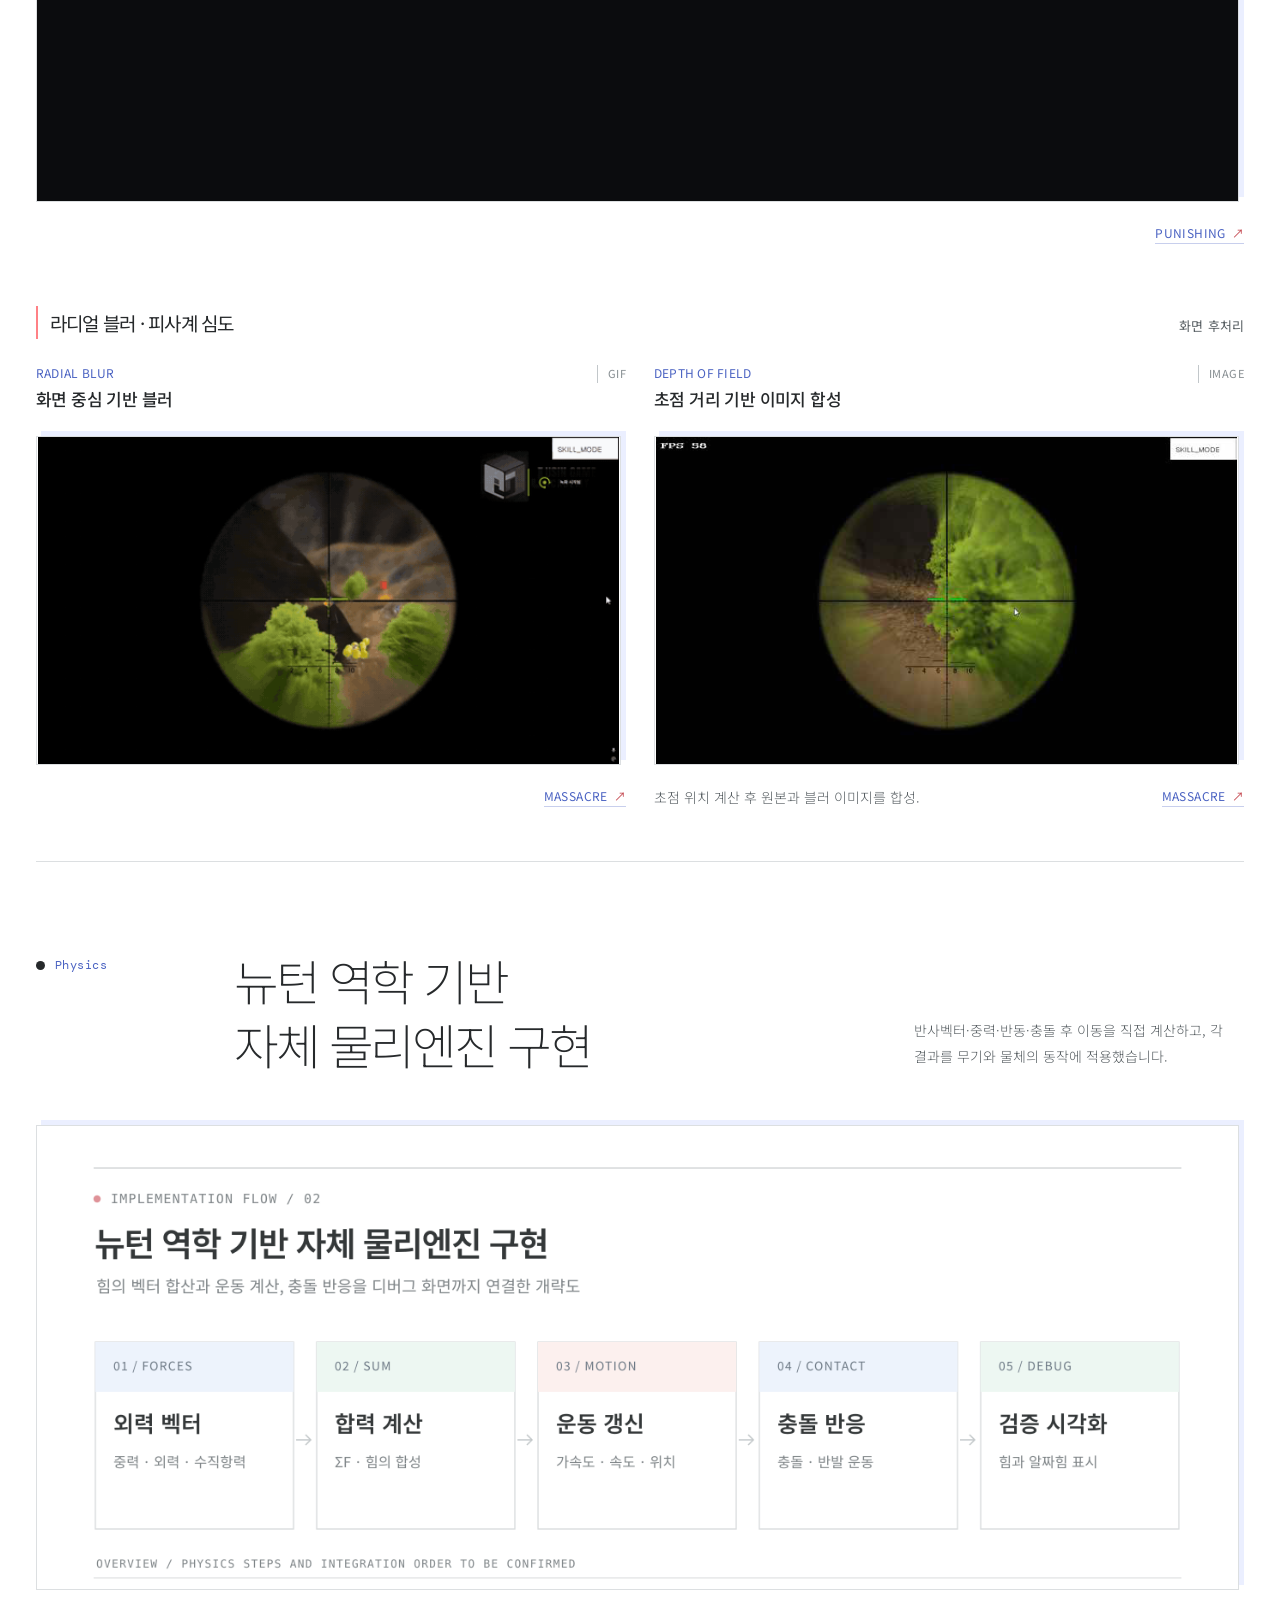
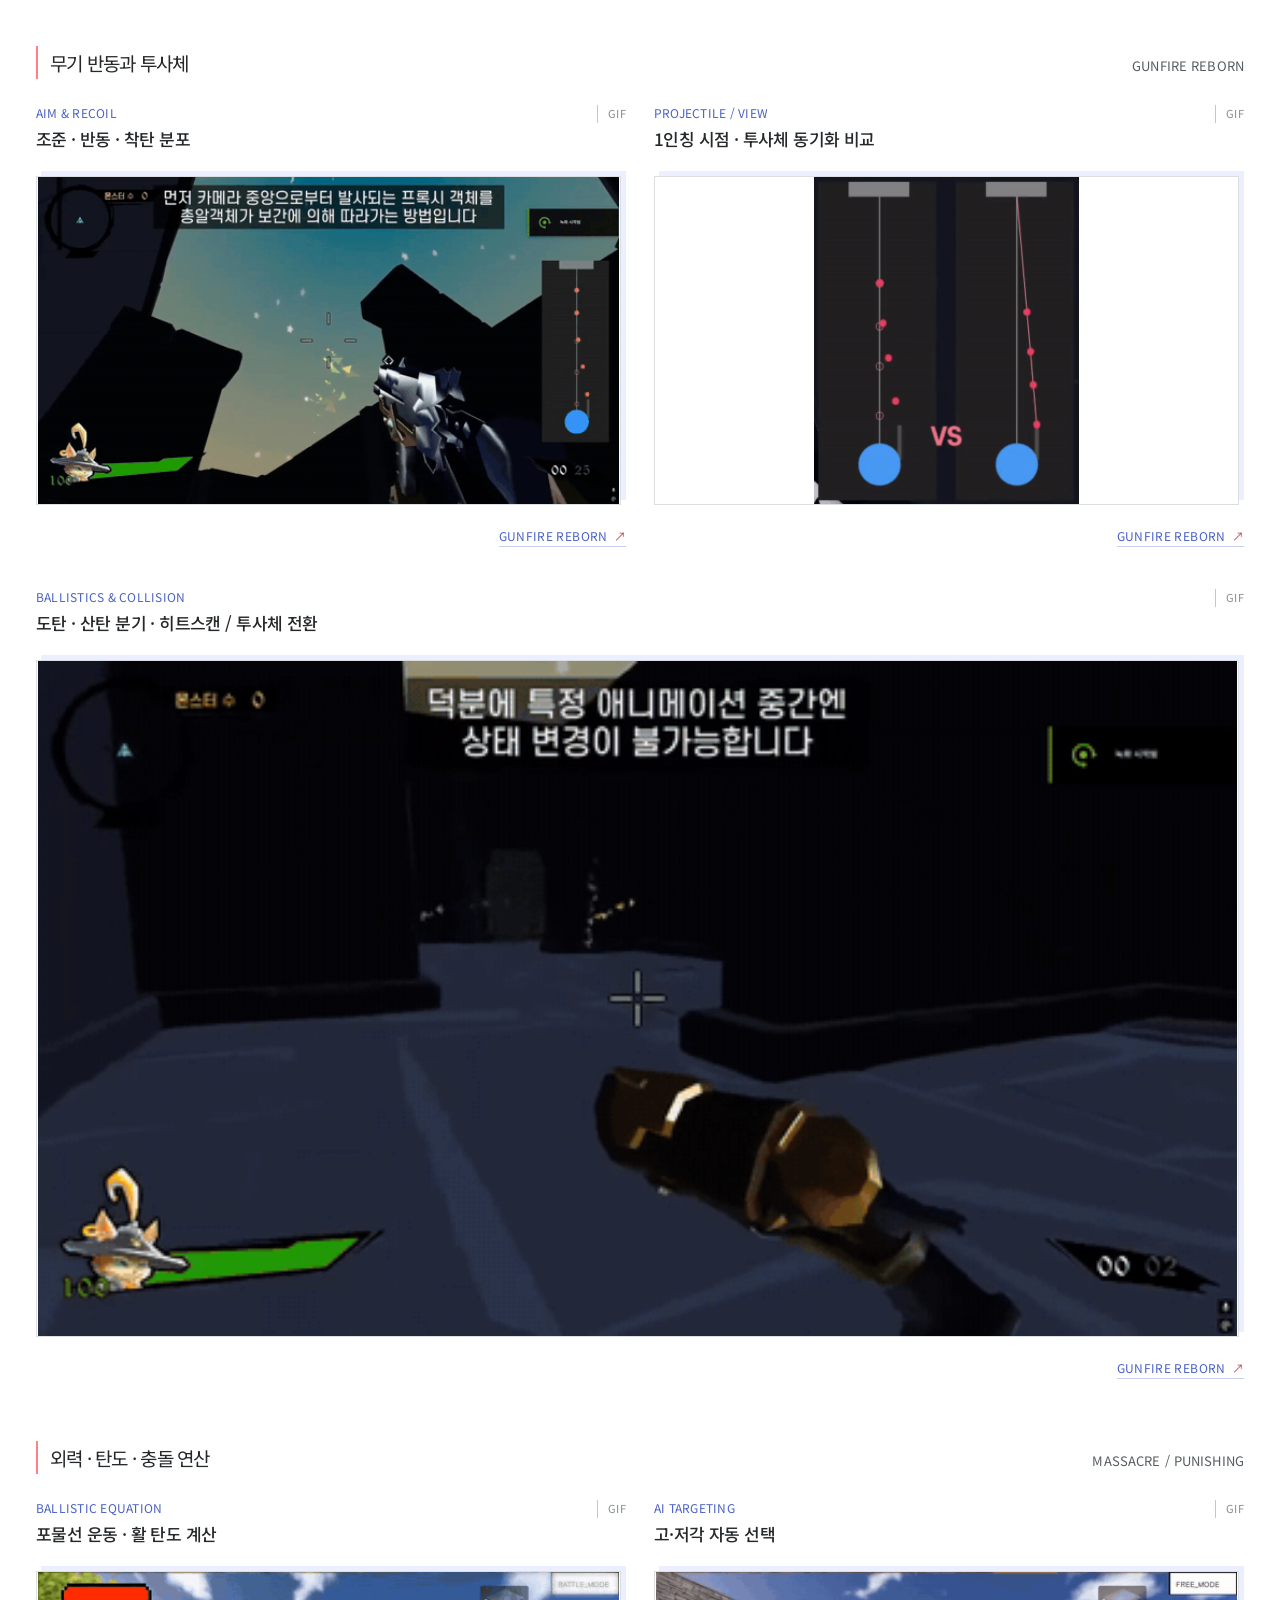
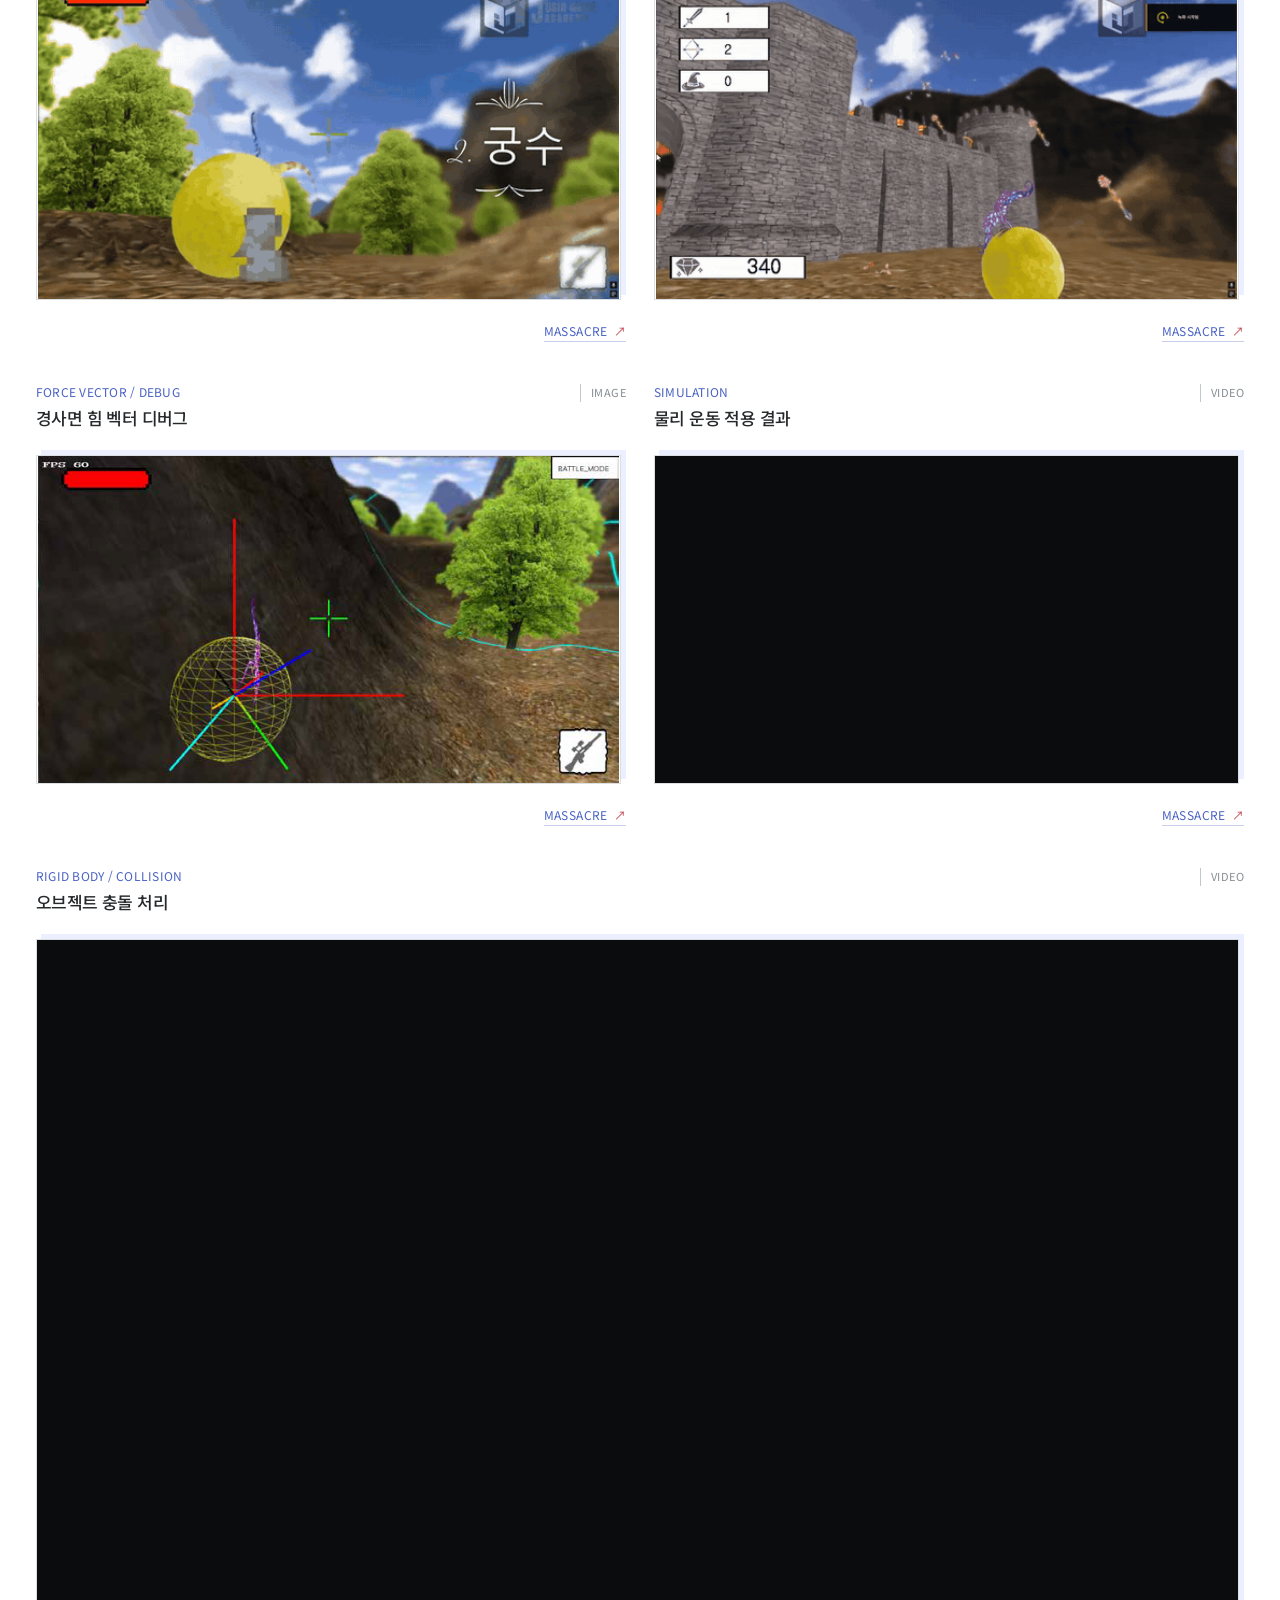
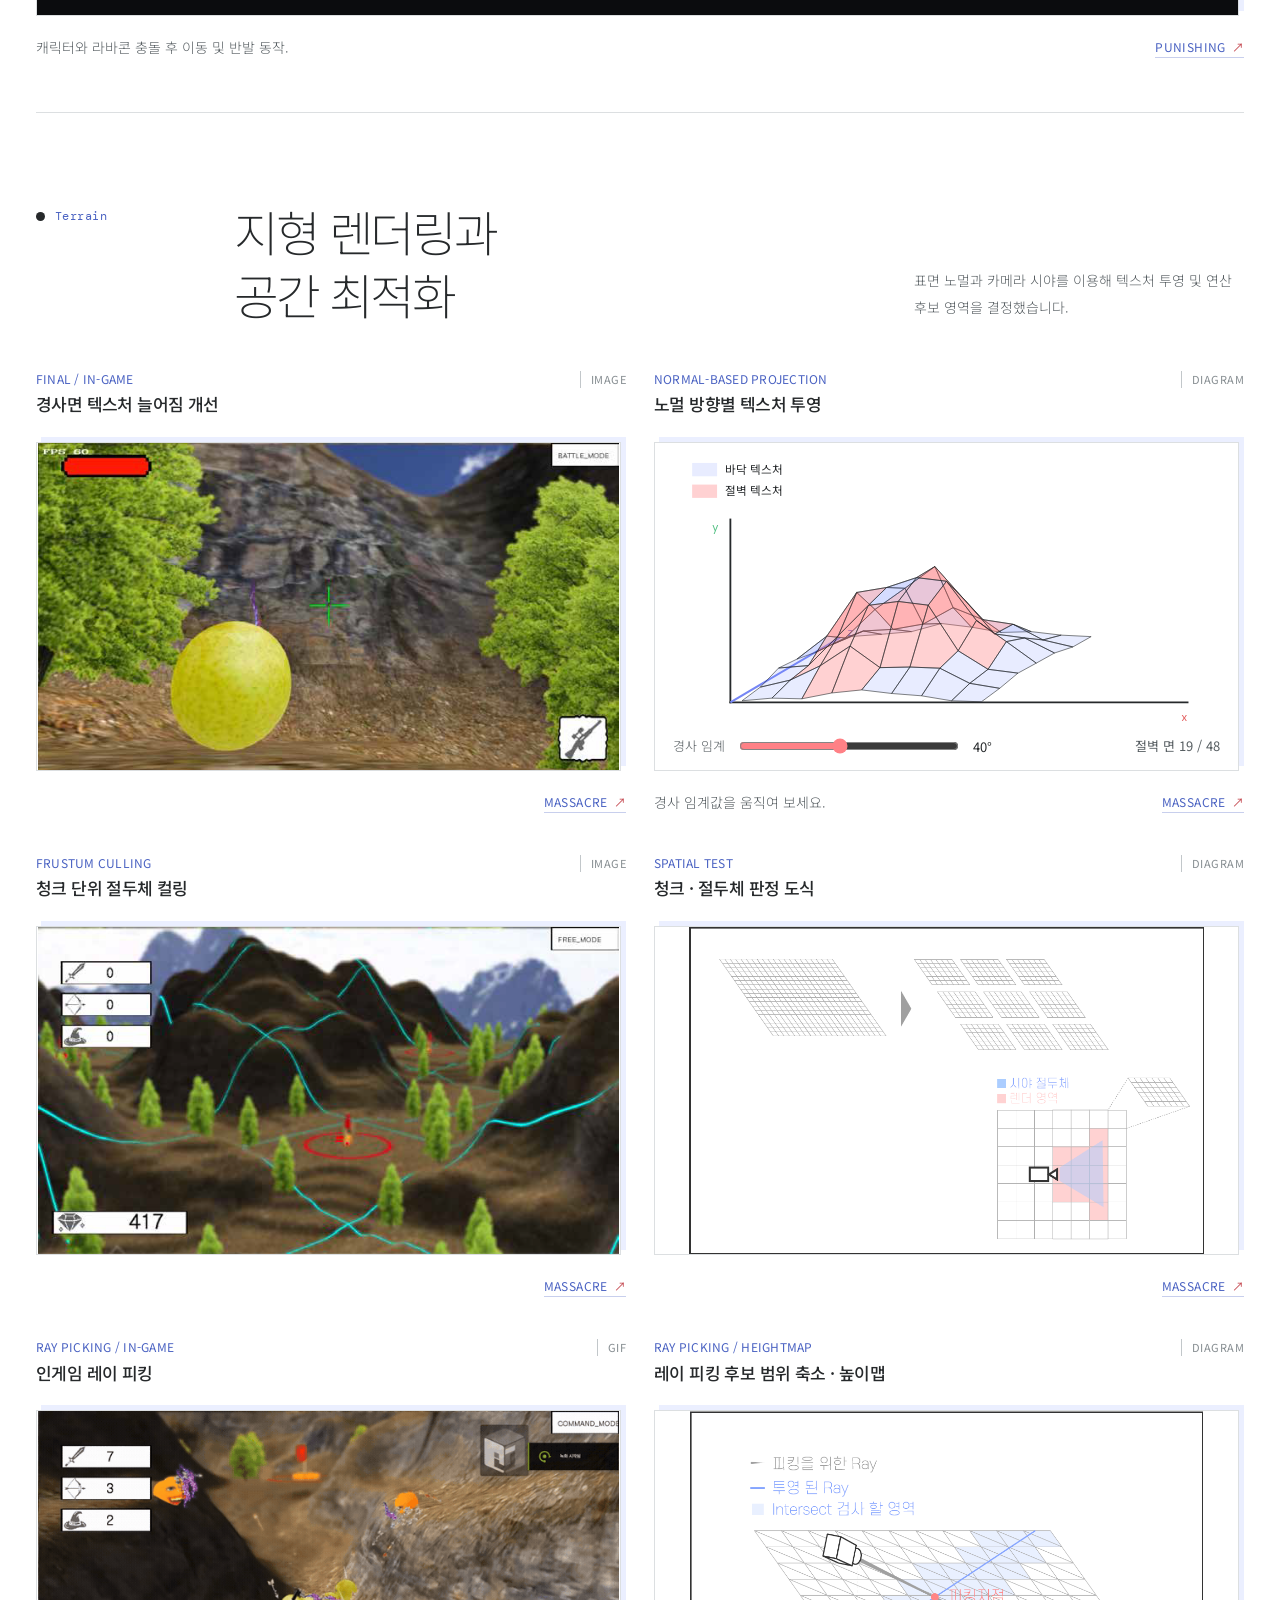
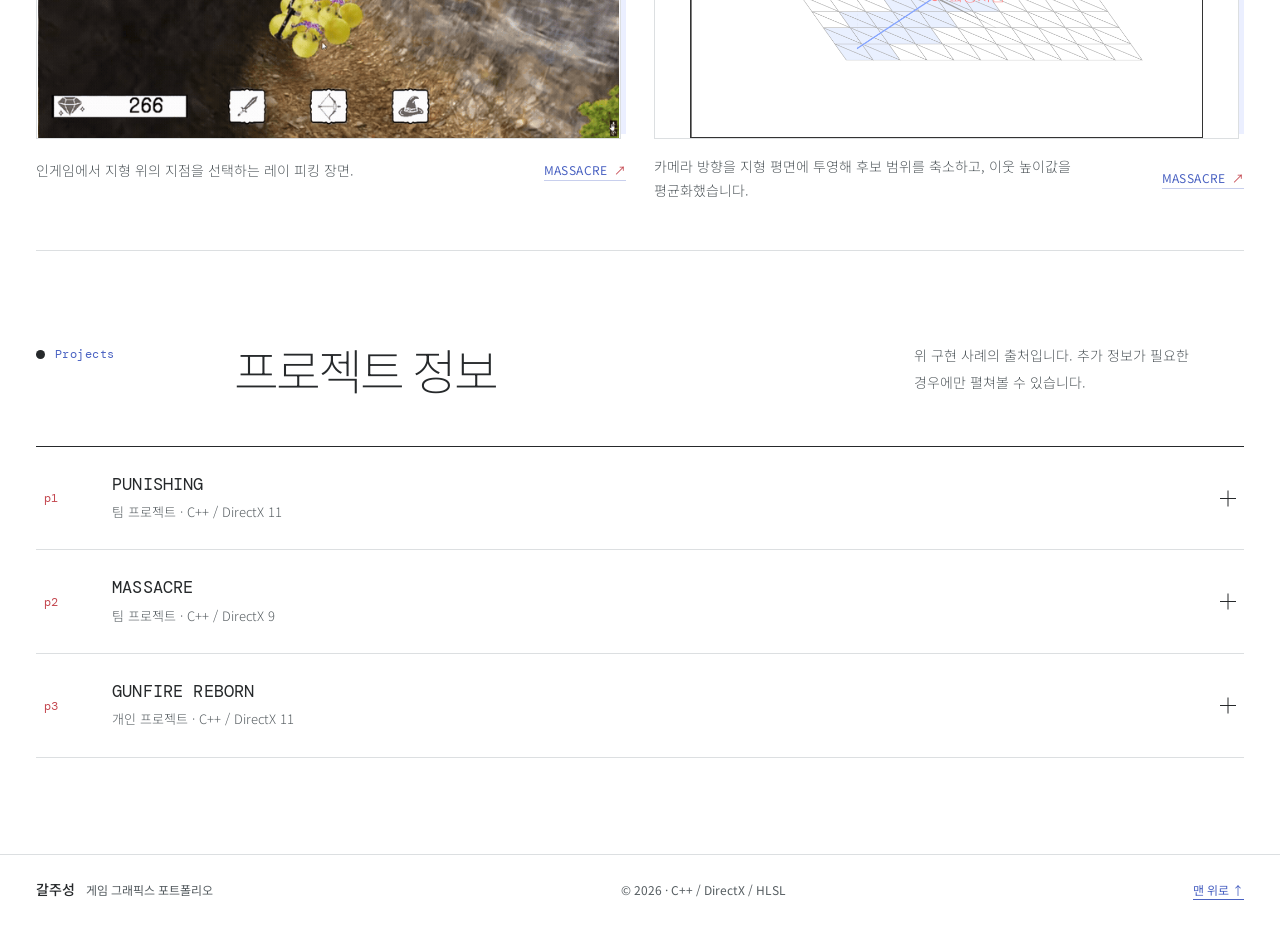
==== commit 5e0fcc71: "[jusung] feature - PortfolioRedesign, fix typo" ====
--- a/index.html
+++ b/index.html
@@ -1,157 +1,72 @@
 <!doctype html>
 <html lang="ko">
 <head>
-  <meta charset="utf-8">
-  <meta name="viewport" content="width=device-width, initial-scale=1">
-  <meta name="color-scheme" content="light">
-  <meta name="theme-color" content="#ffffff">
-  <meta name="description" content="클라이언트 프로그래머 갈주성의 그래픽스·시뮬레이션 포트폴리오. C++ · DirectX · HLSL 기반 파티클 시스템, 이펙트 툴, 자체 물리 엔진 및 셰이더 구현 사례.">
-  <title>갈주성 | 클라이언트 프로그래머 · 그래픽스 포트폴리오</title>
-  <link rel="stylesheet" href="editorial.css">
-  <script src="main.js" defer></script>
+<meta charset="utf-8">
+<meta name="viewport" content="width=device-width, initial-scale=1, viewport-fit=cover">
+<title>갈주성 그래픽스 포트폴리오</title>
+<meta name="claude:viewport-fit-sides" content="cover">
+<meta name="description" content="클라이언트 프로그래머 갈주성의 그래픽스·시뮬레이션 포트폴리오. C++ · DirectX · HLSL 기반 파티클 시스템, 이펙트 툴, 자체 물리엔진, 셰이더, 지형 렌더링.">
+<meta name="color-scheme" content="light">
+<link rel="preconnect" href="https://fonts.googleapis.com">
+<link rel="preconnect" href="https://fonts.gstatic.com" crossorigin>
+<link rel="stylesheet" href="https://fonts.googleapis.com/css2?family=DM+Mono:wght@400&family=Noto+Sans+KR:wght@200;300;400;500;700&display=swap">
+<link rel="stylesheet" href="redesign.css">
+<script src="main.js" defer></script>
 </head>
 <body>
-  <header class="site-header">
-    <a class="brand" href="#top" aria-label="갈주성의 포트폴리오 상단으로"><span class="brand-owner">갈주성<span class="brand-period">.</span></span><span class="brand-detail">GAME GRAPHICS <small>/ PORTFOLIO</small></span></a>
-    <nav class="header-nav" aria-label="주요 목차">
-      <a href="#tools">시스템·도구</a><a href="#simulation">보간·관성</a><a href="#shaders">셰이더</a><a href="#physics">물리</a><a href="#terrain">지형</a>
-    </nav>
-    <a class="header-cta" href="#projects">프로젝트 정보 <span aria-hidden="true">↗</span></a>
-  </header>
 
-  <main id="top">
-    <section class="hero section-shell" aria-labelledby="hero-title">
-      <div class="hero-copy">
-        <p class="eyebrow"><span class="eyebrow-dot"></span> CLIENT PROGRAMMER / PORTFOLIO</p>
-        <h1 id="hero-title"><span class="hero-name">클라이언트 프로그래머 <b>갈주성</b></span><br>그래픽스와<br><span>시뮬레이션</span><span class="accent-dot">.</span></h1>
-        <p class="hero-lede">게임 클라이언트 환경에서 구현한 렌더링·파티클 시스템과 수학 기반의 시각 효과를 기술별로 정리했습니다.</p>
-        <div class="hero-stack"><span>C++</span><span>DirectX 9 / 11</span><span>HLSL</span><span>VFX</span><span>Shader</span><span>Physics</span></div>
-        <a class="primary-link" href="#tools">구현 사례 살펴보기 <span aria-hidden="true">↓</span></a>
-        <p class="hero-footnote">영상은 음소거 상태로 자동 재생·반복됩니다.</p>
-      </div>
-      <div class="hero-showreel">
-        <div class="showreel-top"><span class="live-mark"><i></i> SHOWREEL</span><span>01 / FEATURED</span></div>
-        <div class="media-frame video-frame" data-vimeo="1239834571" data-label="캐릭터 스킬 및 무기 이펙트 하이라이트" data-hero="true"><div class="frame-loading"><span class="loading-spinner"></span> 영상 불러오는 중</div></div>
-        <div class="showreel-bottom"><div><strong>캐릭터 스킬 · 이펙트 하이라이트</strong><small>전투 연출 / 파티클 / 셰이더</small></div><a href="#project-punishing" class="project-link">프로젝트 : PUNISHING <span>↗</span></a></div>
-      </div>
-    </section>
+<script>document.addEventListener('securitypolicyviolation',function(e){if(/frame|child/.test(e.violatedDirective||''))document.querySelectorAll('iframe.vimeo-embed').forEach(function(n){n.remove()})});if(window.claude)document.addEventListener('DOMContentLoaded',function(){document.querySelectorAll('iframe.vimeo-embed').forEach(function(n){n.remove()})});</script>
+<header class="site-head"><div class="wrap head-in">
+  <a class="brand" href="#top" aria-label="갈주성 포트폴리오 상단으로"><span class="brand-name">갈주성</span><span class="brand-sub">Graphics Portfolio</span></a>
+  <nav class="path-nav" aria-label="주요 목차">
+    <a href="#tools">시스템·도구</a><a href="#simulation">보간·관성</a><a href="#shaders">셰이더</a><a href="#physics">물리</a><a href="#terrain">지형</a><a href="#projects">프로젝트</a>
+  </nav>
+</div><div class="head-progress" aria-hidden="true"><i></i></div></header>
 
-    <div class="section-directory section-shell" aria-label="섹션 바로가기"><span>INDEX</span><a href="#tools">01 <b>Particle & Tools</b></a><a href="#simulation">02 <b>Simulation</b></a><a href="#shaders">03 <b>Shader</b></a><a href="#physics">04 <b>Physics</b></a><a href="#terrain">05 <b>Terrain</b></a></div>
+<main id="top">
+<section class="hero"><div class="wrap">
+  <div class="hero-top">
+    <div>
+      <p class="hero-role">클라이언트 프로그래머 <b>갈주성</b></p>
+      <h1>그래픽스와<br>시뮬레이션</h1>
+    </div>
+    <div class="hero-side">
+      <p class="hero-lede">게임 클라이언트 환경에서 구현한 렌더링·파티클 시스템과 수학 기반의 시각 효과를 기술별로 정리했습니다.</p>
+      <ul class="stack"><li>C++</li><li>DirectX 9 / 11</li><li>HLSL</li><li>VFX</li><li>Shader</li><li>Physics</li></ul>
+    </div>
+  </div>
+</div></section>
 
-    <section id="tools" class="portfolio-section section-shell">
-      <div class="section-heading"><span class="section-index">01 / SYSTEM</span><h2>자체 개발 파티클 시스템<br>· 전용 이펙트 에디터</h2><p>파티클 및 메시 이펙트의 생성·갱신·표현과 제작 도구를 직접 구현했습니다.</p></div>
-      <figure class="system-flow-diagram"><img src="assets/particle_system_flow.png" width="1400" height="540" alt="자체 개발 파티클 시스템의 처리 흐름: 제작 도구, 방출 스케줄링, 입자 갱신, 셰이더 출력" loading="lazy" decoding="async"></figure>
-      <div class="media-grid two-col">
-        <article class="media-card">
-          <div class="card-heading"><div><span class="item-kicker">PARTICLE SYSTEM / CUSTOM TOOL</span><h3>파티클 제작 도구</h3></div><span class="media-type">VIDEO</span></div>
-          <div class="media-frame video-frame" data-vimeo="1239806004" data-label="파티클 시스템 및 제작 도구 시연"><div class="frame-loading"><span class="loading-spinner"></span> 영상 불러오는 중</div></div>
-          <div class="card-footer"><p>이미터·입자 속성, 방출 및 업데이트 제어.</p><a href="#project-punishing" class="project-link">프로젝트 : PUNISHING <span>↗</span></a></div>
-        </article>
-        <article class="media-card">
-          <div class="card-heading"><div><span class="item-kicker">MESH EFFECT / CUSTOM TOOL</span><h3>메시 이펙트 제작 도구</h3></div><span class="media-type">VIDEO</span></div>
-          <div class="media-frame video-frame" data-vimeo="1239889207" data-label="메시 이펙트 제작 도구 시연"><div class="frame-loading"><span class="loading-spinner"></span> 영상 불러오는 중</div></div>
-          <div class="card-footer"><p>체커맵·텍스처 제어 및 메시·텍스처 애니메이션 키 설정.</p><a href="#project-punishing" class="project-link">프로젝트 : PUNISHING <span>↗</span></a></div>
-        </article>
-      </div>
-      <div class="media-grid two-col">
-        <article class="media-card"><div class="card-heading"><div><span class="item-kicker">RESOURCE CONTROL</span><h3>RGB 채널 분리 리소스의 색상 제어</h3></div><span class="media-type">VIDEO</span></div><div class="media-frame video-frame" data-vimeo="1239759978" data-label="RGB 채널 분리 이펙트 시연"><div class="frame-loading"><span class="loading-spinner"></span> 영상 불러오는 중</div></div><div class="card-footer"><a href="#project-punishing" class="project-link">프로젝트 : PUNISHING <span>↗</span></a></div></article>
-        <article class="media-card"><div class="card-heading"><div><span class="item-kicker">ENVIRONMENT VFX</span><h3>환경 이펙트 · 화염, 용암, 붕괴</h3></div><span class="media-type">VIDEO</span></div><div class="media-frame video-frame" data-vimeo="1239759575" data-label="환경 이펙트 시연"><div class="frame-loading"><span class="loading-spinner"></span> 영상 불러오는 중</div></div><div class="card-footer"><a href="#project-punishing" class="project-link">프로젝트 : PUNISHING <span>↗</span></a></div></article>
-      </div>
-      <div class="tech-note"><span class="tech-note-label">구현 요소</span><div><span>Geometry Shader 빌보드</span><span>하드웨어 인스턴싱</span><span>소프트 파티클</span><span>키프레임 보간</span><span>메시·텍스처 키 애니메이션</span><span>UV · 마스크 · 디졸브</span><span>렌더 그룹 관리</span></div></div>
-    </section>
+<section class="reel"><div class="wrap reel-grid">
+  <nav class="toc" aria-label="구현 요소 목차">
+    <div class="reel-head"><p class="sec-name"><i class="node"></i>구현 요소</p></div>
+    <ol class="toc-list">
+      <li><a href="#tools"><span class="toc-en">Particle &amp; Tools</span><strong>자체 개발 파티클 시스템 · 전용 이펙트 에디터</strong></a></li>
+      <li><a href="#simulation"><span class="toc-en">Simulation</span><strong>시간 보간, 섭스텝, 관성</strong></a></li>
+      <li><a href="#shaders"><span class="toc-en">Shader</span><strong>셰이더와 화면 효과</strong></a></li>
+      <li><a href="#physics"><span class="toc-en">Physics</span><strong>뉴턴 역학 기반 자체 물리엔진 구현</strong></a></li>
+      <li><a href="#terrain"><span class="toc-en">Terrain</span><strong>지형 렌더링과 공간 최적화</strong></a></li>
+    </ol>
+  </nav>
+  <div class="reel-main">
+    <div class="reel-head"><p class="sec-name"><i class="node"></i>Showreel</p></div>
+    <article class="card feature reel-card">
+      <header class="card-head"><div><span class="kick">CHARACTER SKILL / WEAPON EFFECT</span><h3>캐릭터 스킬 · 이펙트 하이라이트</h3></div><span class="mtype">VIDEO</span></header>
+      <div class="plate blue"><div class="frame video" data-vimeo="1239834571" data-label="캐릭터 스킬 및 무기 이펙트 하이라이트"><a class="poster" href="https://player.vimeo.com/video/1239834571" target="_blank" rel="noopener noreferrer"><span class="poster-play" aria-hidden="true"></span><span class="poster-label">캐릭터 스킬 및 무기 이펙트 하이라이트</span><span class="poster-out">새 탭에서 재생 ↗</span></a><iframe class="vimeo-embed" src="https://player.vimeo.com/video/1239834571?autoplay=1&amp;muted=1&amp;loop=1&amp;autopause=0&amp;playsinline=1&amp;title=0&amp;byline=0&amp;portrait=0&amp;dnt=1" title="캐릭터 스킬 및 무기 이펙트 하이라이트" allow="autoplay; fullscreen; picture-in-picture" allowfullscreen loading="eager" referrerpolicy="strict-origin-when-cross-origin"></iframe></div></div>
+      <footer class="card-foot"><p>전투 연출 · 파티클 · 셰이더</p><a href="#project-punishing" class="plink">PUNISHING<span aria-hidden="true">↗</span></a></footer>
+    </article>
+  </div>
+</div></section>
 
-    <section id="simulation" class="portfolio-section section-shell">
-      <div class="section-heading"><span class="section-index">02 / SIMULATION</span><h2>시간 보간, 섭스텝<br>그리고 관성</h2><p>프레임 단위 입자 집중 문제를 이미터 경로 보간으로 해결하고, 입자 이동 벡터를 제어했습니다.</p></div>
-      <div class="subsection-head"><span class="subsection-number">02—1</span><h3>섭스텝 · 방출 경로 보간</h3></div>
-      <article class="media-card feature-card accented"><div class="card-heading"><div><span class="item-kicker">FINAL RESULT / IN-GAME</span><h3>인게임 영상</h3></div><span class="result-badge"><i></i> 적용 결과</span></div><div class="media-frame video-frame" data-vimeo="1239759968" data-label="섭스텝 최종 인게임 적용 결과"><div class="frame-loading"><span class="loading-spinner"></span> 영상 불러오는 중</div></div><div class="card-footer"><p>검의 궤적을 따라 연속적으로 방출되는 검기·전격 이펙트.</p><a href="#project-punishing" class="project-link">프로젝트 : PUNISHING <span>↗</span></a></div></article>
-      <article class="media-card"><div class="card-heading"><div><span class="item-kicker">PROBLEM → IMPROVEMENT → RESULT</span><h3>문제 → 개선 → 완성</h3></div><span class="media-type">DIAGRAM</span></div><div class="media-frame still-frame"><img src="assets/blade_effect_comparison.png" alt="관성과 섭스텝을 적용하지 않은 경우부터 최종 연속 궤적까지 세 단계를 비교한 인포그래픽" loading="lazy"></div><div class="card-footer"><p>프레임 위치에 입자가 몰리는 현상과 방사형 이탈을 비교했습니다.</p><a href="#project-punishing" class="project-link">프로젝트 : PUNISHING <span>↗</span></a></div></article>
-      <article class="media-card feature-card"><div class="card-heading"><div><span class="item-kicker">TOOL VALIDATION</span><h3>섭스텝 유무에 따른 도구 시연</h3></div><span class="media-type">VIDEO</span></div><div class="media-frame video-frame" data-vimeo="1239806002" data-label="섭스텝 도구 시연"><div class="frame-loading"><span class="loading-spinner"></span> 영상 불러오는 중</div></div><div class="card-footer"><a href="#project-punishing" class="project-link">프로젝트 : PUNISHING <span>↗</span></a></div></article>
-      <div class="inline-section-title"><h3>두 스킬의 확대 시연</h3><span>개별 반복 · 프레임 사이 궤적 확인</span></div>
-      <div class="media-grid two-col">
-        <article class="media-card"><div class="card-heading"><div><span class="item-kicker">CLOSE-UP / 01</span><h3>전격 이펙트</h3></div><span class="media-type">GIF</span></div><div class="media-frame still-frame"><img src="assets/substepsExplanation_bianca.gif" alt="전격 이펙트의 섭스텝 확대 반복 시연" loading="lazy"></div><div class="card-footer"><a href="#project-punishing" class="project-link">프로젝트 : PUNISHING <span>↗</span></a></div></article>
-        <article class="media-card"><div class="card-heading"><div><span class="item-kicker">CLOSE-UP / 02</span><h3>검기 이펙트</h3></div><span class="media-type">GIF</span></div><div class="media-frame still-frame"><img src="assets/substepsExplanation_kamui.gif" alt="검기 이펙트의 섭스텝 확대 반복 시연" loading="lazy"></div><div class="card-footer"><a href="#project-punishing" class="project-link">프로젝트 : PUNISHING <span>↗</span></a></div></article>
-      </div>
-      <div class="subsection-head second-sub"><span class="subsection-number">02—2</span><h3>관성 · 이동 벡터 제어</h3></div>
-      <div class="media-grid two-col">
-        <article class="media-card"><div class="card-heading"><div><span class="item-kicker">DEMONSTRATION</span><h3>관성 적용 시연</h3></div><span class="media-type">VIDEO</span></div><div class="media-frame video-frame" data-vimeo="1239759639" data-label="파티클 관성 적용 도구 시연"><div class="frame-loading"><span class="loading-spinner"></span> 영상 불러오는 중</div></div><div class="card-footer"><a href="#project-punishing" class="project-link">프로젝트 : PUNISHING <span>↗</span></a></div></article>
-        <article class="media-card"><div class="card-heading"><div><span class="item-kicker">EXPLANATION</span><h3>관성에 따른 입자 경로 변화</h3></div><span class="media-type">GIF</span></div><div class="media-frame still-frame"><img src="assets/inertia_explanation_under5MB.gif" alt="관성 값에 따라 달라지는 파티클 운동을 설명하는 GIF" loading="lazy"></div><div class="card-footer"><a href="#project-punishing" class="project-link">프로젝트 : PUNISHING <span>↗</span></a></div></article>
-      </div>
-    </section>
+<section id="tools" class="sec"><div class="wrap"><div class="sec-head"><p class="sec-name"><i class="node"></i>Particle &amp; Tools</p><h2>자체 개발 파티클 시스템<br>· 전용 이펙트 에디터</h2><p class="sec-desc">파티클 및 메시 이펙트의 생성·갱신·표현과 제작 도구를 직접 구현했습니다.</p></div><figure class="flow"><div class="plate blue"><div class="frame still bare"><img src="assets/particle_system_flow.png" width="1400" height="540" alt="자체 개발 파티클 시스템의 처리 흐름: 제작 도구, 방출 스케줄링, 입자 갱신, 셰이더 출력" loading="lazy" decoding="async"></div></div></figure><div class="grid2"><article class="card"><header class="card-head"><div><span class="kick">PARTICLE SYSTEM / CUSTOM TOOL</span><h3>파티클 제작 도구</h3></div><span class="mtype">VIDEO</span></header><div class="plate blue"><div class="frame video" data-vimeo="1239806004" data-label="파티클 시스템 및 제작 도구 시연"><a class="poster" href="https://player.vimeo.com/video/1239806004" target="_blank" rel="noopener noreferrer"><span class="poster-play" aria-hidden="true"></span><span class="poster-label">파티클 시스템 및 제작 도구 시연</span><span class="poster-out">새 탭에서 재생 ↗</span></a><iframe class="vimeo-embed" src="https://player.vimeo.com/video/1239806004?autoplay=1&amp;muted=1&amp;loop=1&amp;autopause=0&amp;playsinline=1&amp;title=0&amp;byline=0&amp;portrait=0&amp;dnt=1" title="파티클 시스템 및 제작 도구 시연" allow="autoplay; fullscreen; picture-in-picture" allowfullscreen loading="lazy" referrerpolicy="strict-origin-when-cross-origin"></iframe></div></div><footer class="card-foot"><p>이미터·입자 속성, 방출 및 업데이트 제어.</p><a href="#project-punishing" class="plink">PUNISHING<span aria-hidden="true">↗</span></a></footer></article><article class="card"><header class="card-head"><div><span class="kick">MESH EFFECT / CUSTOM TOOL</span><h3>메시 이펙트 제작 도구</h3></div><span class="mtype">VIDEO</span></header><div class="plate blue"><div class="frame video" data-vimeo="1239889207" data-label="메시 이펙트 제작 도구 시연"><a class="poster" href="https://player.vimeo.com/video/1239889207" target="_blank" rel="noopener noreferrer"><span class="poster-play" aria-hidden="true"></span><span class="poster-label">메시 이펙트 제작 도구 시연</span><span class="poster-out">새 탭에서 재생 ↗</span></a><iframe class="vimeo-embed" src="https://player.vimeo.com/video/1239889207?autoplay=1&amp;muted=1&amp;loop=1&amp;autopause=0&amp;playsinline=1&amp;title=0&amp;byline=0&amp;portrait=0&amp;dnt=1" title="메시 이펙트 제작 도구 시연" allow="autoplay; fullscreen; picture-in-picture" allowfullscreen loading="lazy" referrerpolicy="strict-origin-when-cross-origin"></iframe></div></div><footer class="card-foot"><p>체커맵·텍스처 제어 및 메시·텍스처 애니메이션 키 설정.</p><a href="#project-punishing" class="plink">PUNISHING<span aria-hidden="true">↗</span></a></footer></article><article class="card"><header class="card-head"><div><span class="kick">RESOURCE CONTROL</span><h3>RGB 채널 분리 리소스의 색상 제어</h3></div><span class="mtype">VIDEO</span></header><div class="plate blue"><div class="frame video" data-vimeo="1239759978" data-label="RGB 채널 분리 이펙트 시연"><a class="poster" href="https://player.vimeo.com/video/1239759978" target="_blank" rel="noopener noreferrer"><span class="poster-play" aria-hidden="true"></span><span class="poster-label">RGB 채널 분리 이펙트 시연</span><span class="poster-out">새 탭에서 재생 ↗</span></a><iframe class="vimeo-embed" src="https://player.vimeo.com/video/1239759978?autoplay=1&amp;muted=1&amp;loop=1&amp;autopause=0&amp;playsinline=1&amp;title=0&amp;byline=0&amp;portrait=0&amp;dnt=1" title="RGB 채널 분리 이펙트 시연" allow="autoplay; fullscreen; picture-in-picture" allowfullscreen loading="lazy" referrerpolicy="strict-origin-when-cross-origin"></iframe></div></div><footer class="card-foot"><a href="#project-punishing" class="plink">PUNISHING<span aria-hidden="true">↗</span></a></footer></article><article class="card"><header class="card-head"><div><span class="kick">ENVIRONMENT VFX</span><h3>환경 이펙트 · 화염, 용암, 붕괴</h3></div><span class="mtype">VIDEO</span></header><div class="plate blue"><div class="frame video" data-vimeo="1239759575" data-label="환경 이펙트 시연"><a class="poster" href="https://player.vimeo.com/video/1239759575" target="_blank" rel="noopener noreferrer"><span class="poster-play" aria-hidden="true"></span><span class="poster-label">환경 이펙트 시연</span><span class="poster-out">새 탭에서 재생 ↗</span></a><iframe class="vimeo-embed" src="https://player.vimeo.com/video/1239759575?autoplay=1&amp;muted=1&amp;loop=1&amp;autopause=0&amp;playsinline=1&amp;title=0&amp;byline=0&amp;portrait=0&amp;dnt=1" title="환경 이펙트 시연" allow="autoplay; fullscreen; picture-in-picture" allowfullscreen loading="lazy" referrerpolicy="strict-origin-when-cross-origin"></iframe></div></div><footer class="card-foot"><a href="#project-punishing" class="plink">PUNISHING<span aria-hidden="true">↗</span></a></footer></article></div></div></section>
+<section id="simulation" class="sec"><div class="wrap"><div class="sec-head"><p class="sec-name"><i class="node"></i>Simulation</p><h2>시간 보간, 섭스텝, 관성</h2><p class="sec-desc">프레임 단위 입자 집중 문제를 이미터 경로 보간으로 해결하고, 입자 이동 벡터를 제어했습니다.</p></div><div class="sub"><span class="sub-tag">2-1</span><h3>섭스텝 · 방출 경로 보간</h3></div><div class="single"><article class="card feature"><header class="card-head"><div><span class="kick">FINAL RESULT / IN-GAME</span><h3>인게임 영상</h3></div><span class="result"><i></i>적용 결과</span></header><div class="plate blue"><div class="frame video" data-vimeo="1239759968" data-label="섭스텝 최종 인게임 적용 결과"><a class="poster" href="https://player.vimeo.com/video/1239759968" target="_blank" rel="noopener noreferrer"><span class="poster-play" aria-hidden="true"></span><span class="poster-label">섭스텝 최종 인게임 적용 결과</span><span class="poster-out">새 탭에서 재생 ↗</span></a><iframe class="vimeo-embed" src="https://player.vimeo.com/video/1239759968?autoplay=1&amp;muted=1&amp;loop=1&amp;autopause=0&amp;playsinline=1&amp;title=0&amp;byline=0&amp;portrait=0&amp;dnt=1" title="섭스텝 최종 인게임 적용 결과" allow="autoplay; fullscreen; picture-in-picture" allowfullscreen loading="lazy" referrerpolicy="strict-origin-when-cross-origin"></iframe></div></div><footer class="card-foot"><p>검의 궤적을 따라 연속적으로 방출되는 검기·전격 이펙트.</p><a href="#project-punishing" class="plink">PUNISHING<span aria-hidden="true">↗</span></a></footer></article></div><div class="single"><article class="card"><header class="card-head"><div><span class="kick">PROBLEM → IMPROVEMENT → RESULT</span><h3>문제 → 개선 → 완성</h3></div><span class="mtype">DIAGRAM</span></header><div class="plate blue"><div class="frame still"><img src="assets/blade_effect_comparison.png" alt="관성과 섭스텝을 적용하지 않은 경우부터 최종 연속 궤적까지 세 단계를 비교한 인포그래픽" loading="lazy" decoding="async"></div></div><footer class="card-foot"><p>프레임 위치에 입자가 몰리는 현상과 방사형 이탈을 비교했습니다.</p><a href="#project-punishing" class="plink">PUNISHING<span aria-hidden="true">↗</span></a></footer></article></div><div class="single"><article class="card feature"><header class="card-head"><div><span class="kick">TOOL VALIDATION</span><h3>섭스텝 유무에 따른 도구 시연</h3></div><span class="mtype">VIDEO</span></header><div class="plate blue"><div class="frame video" data-vimeo="1239806002" data-label="섭스텝 도구 시연"><a class="poster" href="https://player.vimeo.com/video/1239806002" target="_blank" rel="noopener noreferrer"><span class="poster-play" aria-hidden="true"></span><span class="poster-label">섭스텝 도구 시연</span><span class="poster-out">새 탭에서 재생 ↗</span></a><iframe class="vimeo-embed" src="https://player.vimeo.com/video/1239806002?autoplay=1&amp;muted=1&amp;loop=1&amp;autopause=0&amp;playsinline=1&amp;title=0&amp;byline=0&amp;portrait=0&amp;dnt=1" title="섭스텝 도구 시연" allow="autoplay; fullscreen; picture-in-picture" allowfullscreen loading="lazy" referrerpolicy="strict-origin-when-cross-origin"></iframe></div></div><footer class="card-foot"><a href="#project-punishing" class="plink">PUNISHING<span aria-hidden="true">↗</span></a></footer></article></div><div class="inline"><h3>두 스킬의 확대 시연</h3><span>개별 반복 · 프레임 사이 궤적 확인</span></div><div class="grid2"><article class="card"><header class="card-head"><div><span class="kick">CLOSE-UP / 검기</span><h3>검기 이펙트</h3></div><span class="mtype">GIF</span></header><div class="plate blue"><div class="frame still"><img src="assets/substepsExplanation_kamui.gif" alt="검기 이펙트의 섭스텝 확대 반복 시연" loading="lazy" decoding="async"></div></div><footer class="card-foot"><a href="#project-punishing" class="plink">PUNISHING<span aria-hidden="true">↗</span></a></footer></article><article class="card"><header class="card-head"><div><span class="kick">CLOSE-UP / 전격</span><h3>전격 이펙트</h3></div><span class="mtype">GIF</span></header><div class="plate blue"><div class="frame still"><img src="assets/substepsExplanation_bianca.gif" alt="전격 이펙트의 섭스텝 확대 반복 시연" loading="lazy" decoding="async"></div></div><footer class="card-foot"><a href="#project-punishing" class="plink">PUNISHING<span aria-hidden="true">↗</span></a></footer></article></div><div class="sub"><span class="sub-tag">2-2</span><h3>관성 · 이동 벡터 제어</h3></div><div class="grid2"><article class="card"><header class="card-head"><div><span class="kick">DEMONSTRATION</span><h3>관성 적용 시연</h3></div><span class="mtype">VIDEO</span></header><div class="plate blue"><div class="frame video" data-vimeo="1239759639" data-label="파티클 관성 적용 도구 시연"><a class="poster" href="https://player.vimeo.com/video/1239759639" target="_blank" rel="noopener noreferrer"><span class="poster-play" aria-hidden="true"></span><span class="poster-label">파티클 관성 적용 도구 시연</span><span class="poster-out">새 탭에서 재생 ↗</span></a><iframe class="vimeo-embed" src="https://player.vimeo.com/video/1239759639?autoplay=1&amp;muted=1&amp;loop=1&amp;autopause=0&amp;playsinline=1&amp;title=0&amp;byline=0&amp;portrait=0&amp;dnt=1" title="파티클 관성 적용 도구 시연" allow="autoplay; fullscreen; picture-in-picture" allowfullscreen loading="lazy" referrerpolicy="strict-origin-when-cross-origin"></iframe></div></div><footer class="card-foot"><a href="#project-punishing" class="plink">PUNISHING<span aria-hidden="true">↗</span></a></footer></article><article class="card"><header class="card-head"><div><span class="kick">EXPLANATION</span><h3>관성에 따른 입자 경로 변화</h3></div><span class="mtype">GIF</span></header><div class="plate blue"><div class="frame still"><img src="assets/inertia_explanation.gif" alt="관성 값에 따라 달라지는 파티클 운동을 설명하는 GIF" loading="lazy" decoding="async"></div></div><footer class="card-foot"><a href="#project-punishing" class="plink">PUNISHING<span aria-hidden="true">↗</span></a></footer></article></div></div></section>
+<section id="shaders" class="sec"><div class="wrap"><div class="sec-head"><p class="sec-name"><i class="node"></i>Shader</p><h2>셰이더와<br>화면 효과</h2><p class="sec-desc">HLSL과 렌더 타깃을 활용해 화면 왜곡·색상 변형·깊이 기반 합성을 구현했습니다.</p></div><div class="grid2"><article class="card"><header class="card-head"><div><span class="kick">SCREEN SPACE</span><h3>렌더 타깃 기반 화면 왜곡</h3></div><span class="mtype">VIDEO</span></header><div class="plate blue"><div class="frame video" data-vimeo="1239759579" data-label="렌더 타깃 왜곡 셰이더 시연"><a class="poster" href="https://player.vimeo.com/video/1239759579" target="_blank" rel="noopener noreferrer"><span class="poster-play" aria-hidden="true"></span><span class="poster-label">렌더 타깃 왜곡 셰이더 시연</span><span class="poster-out">새 탭에서 재생 ↗</span></a><iframe class="vimeo-embed" src="https://player.vimeo.com/video/1239759579?autoplay=1&amp;muted=1&amp;loop=1&amp;autopause=0&amp;playsinline=1&amp;title=0&amp;byline=0&amp;portrait=0&amp;dnt=1" title="렌더 타깃 왜곡 셰이더 시연" allow="autoplay; fullscreen; picture-in-picture" allowfullscreen loading="lazy" referrerpolicy="strict-origin-when-cross-origin"></iframe></div></div><footer class="card-foot"><a href="#project-punishing" class="plink">PUNISHING<span aria-hidden="true">↗</span></a></footer></article><article class="card"><header class="card-head"><div><span class="kick">COLOR CONTROL</span><h3>Tint · 채도 제어</h3></div><span class="mtype">VIDEO</span></header><div class="plate blue"><div class="frame video" data-vimeo="1239759577" data-label="색조와 채도를 제어하는 셰이더 시연"><a class="poster" href="https://player.vimeo.com/video/1239759577" target="_blank" rel="noopener noreferrer"><span class="poster-play" aria-hidden="true"></span><span class="poster-label">색조와 채도를 제어하는 셰이더 시연</span><span class="poster-out">새 탭에서 재생 ↗</span></a><iframe class="vimeo-embed" src="https://player.vimeo.com/video/1239759577?autoplay=1&amp;muted=1&amp;loop=1&amp;autopause=0&amp;playsinline=1&amp;title=0&amp;byline=0&amp;portrait=0&amp;dnt=1" title="색조와 채도를 제어하는 셰이더 시연" allow="autoplay; fullscreen; picture-in-picture" allowfullscreen loading="lazy" referrerpolicy="strict-origin-when-cross-origin"></iframe></div></div><footer class="card-foot"><a href="#project-punishing" class="plink">PUNISHING<span aria-hidden="true">↗</span></a></footer></article></div><div class="single"><article class="card feature"><header class="card-head"><div><span class="kick">DEPTH AWARE VFX</span><h3>소프트 파티클 · 근접부 처리</h3></div><span class="mtype">VIDEO</span></header><div class="plate blue"><div class="frame video" data-vimeo="1239864125" data-label="소프트 파티클 및 지형 경계 처리 시연"><a class="poster" href="https://player.vimeo.com/video/1239864125" target="_blank" rel="noopener noreferrer"><span class="poster-play" aria-hidden="true"></span><span class="poster-label">소프트 파티클 및 지형 경계 처리 시연</span><span class="poster-out">새 탭에서 재생 ↗</span></a><iframe class="vimeo-embed" src="https://player.vimeo.com/video/1239864125?autoplay=1&amp;muted=1&amp;loop=1&amp;autopause=0&amp;playsinline=1&amp;title=0&amp;byline=0&amp;portrait=0&amp;dnt=1" title="소프트 파티클 및 지형 경계 처리 시연" allow="autoplay; fullscreen; picture-in-picture" allowfullscreen loading="lazy" referrerpolicy="strict-origin-when-cross-origin"></iframe></div></div><footer class="card-foot"><a href="#project-punishing" class="plink">PUNISHING<span aria-hidden="true">↗</span></a></footer></article></div><div class="inline"><h3>라디얼 블러 · 피사계 심도</h3><span>화면 후처리</span></div><div class="grid2"><article class="card"><header class="card-head"><div><span class="kick">RADIAL BLUR</span><h3>화면 중심 기반 블러</h3></div><span class="mtype">GIF</span></header><div class="plate blue"><div class="frame still"><img src="assets/archer3_loop.gif" alt="라디얼 블러 적용 인게임 시연" loading="lazy" decoding="async"></div></div><footer class="card-foot"><a href="#project-massacre" class="plink">MASSACRE<span aria-hidden="true">↗</span></a></footer></article><article class="card"><header class="card-head"><div><span class="kick">DEPTH OF FIELD</span><h3>초점 거리 기반 이미지 합성</h3></div><span class="mtype">IMAGE</span></header><div class="plate blue"><div class="frame still"><img src="assets/dof.png" alt="피사계 심도 적용 화면 예시" loading="lazy" decoding="async"></div></div><footer class="card-foot"><p>초점 위치 계산 후 원본과 블러 이미지를 합성.</p><a href="#project-massacre" class="plink">MASSACRE<span aria-hidden="true">↗</span></a></footer></article></div></div></section>
+<section id="physics" class="sec"><div class="wrap"><div class="sec-head"><p class="sec-name"><i class="node"></i>Physics</p><h2>뉴턴 역학 기반<br>자체 물리엔진 구현</h2><p class="sec-desc">반사벡터·중력·반동·충돌 후 이동을 직접 계산하고, 각 결과를 무기와 물체의 동작에 적용했습니다.</p></div><figure class="flow"><div class="plate blue"><div class="frame still bare"><img src="assets/physics_engine_flow.png" width="1400" height="540" alt="뉴턴 역학 기반 자체 물리엔진의 처리 흐름: 외력 벡터, 합력 계산, 운동 갱신, 충돌 반응, 검증 시각화" loading="lazy" decoding="async"></div></div></figure><div class="inline"><h3>무기 반동과 투사체</h3><span>GUNFIRE REBORN</span></div><div class="grid2"><article class="card"><header class="card-head"><div><span class="kick">AIM &amp; RECOIL</span><h3>조준 · 반동 · 착탄 분포</h3></div><span class="mtype">GIF</span></header><div class="plate blue"><div class="frame still"><img src="assets/gunfire0_normal_fire_loop.gif" alt="총기 조준과 반동 및 착탄 분포 시연" loading="lazy" decoding="async"></div></div><footer class="card-foot"><a href="#project-gunfire" class="plink">GUNFIRE REBORN<span aria-hidden="true">↗</span></a></footer></article><article class="card"><header class="card-head"><div><span class="kick">PROJECTILE / VIEW</span><h3>1인칭 시점 · 투사체 동기화 비교</h3></div><span class="mtype">GIF</span></header><div class="plate blue"><div class="frame still"><img src="assets/gunfire0_explanation.gif" alt="1인칭 화면과 투사체 시작 위치의 차이를 보여주는 비교 설명" loading="lazy" decoding="async"></div></div><footer class="card-foot"><a href="#project-gunfire" class="plink">GUNFIRE REBORN<span aria-hidden="true">↗</span></a></footer></article></div><div class="single"><article class="card feature"><header class="card-head"><div><span class="kick">BALLISTICS &amp; COLLISION</span><h3>도탄 · 산탄 분기 · 히트스캔 / 투사체 전환</h3></div><span class="mtype">GIF</span></header><div class="plate blue"><div class="frame still"><img src="assets/gunfire1_combo.gif" alt="도탄과 다중 투사체 분기를 적용한 무기 연속 시연" loading="lazy" decoding="async"></div></div><footer class="card-foot"><a href="#project-gunfire" class="plink">GUNFIRE REBORN<span aria-hidden="true">↗</span></a></footer></article></div><div class="inline"><h3>외력 · 탄도 · 충돌 연산</h3><span>MASSACRE / PUNISHING</span></div><div class="grid2"><article class="card"><header class="card-head"><div><span class="kick">BALLISTIC EQUATION</span><h3>포물선 운동 · 활 탄도 계산</h3></div><span class="mtype">GIF</span></header><div class="plate blue"><div class="frame still"><img src="assets/archer_loop.gif" alt="포물선 운동 공식을 이용한 활 탄도 계산 및 실제 탄착 시연" loading="lazy" decoding="async"></div></div><footer class="card-foot"><a href="#project-massacre" class="plink">MASSACRE<span aria-hidden="true">↗</span></a></footer></article><article class="card"><header class="card-head"><div><span class="kick">AI TARGETING</span><h3>고·저각 자동 선택</h3></div><span class="mtype">GIF</span></header><div class="plate blue"><div class="frame still"><img src="assets/archer2_loop.gif" alt="장애물 배치에 따라 AI가 고각과 저각 중 활의 발사 각도를 선택하는 시연" loading="lazy" decoding="async"></div></div><footer class="card-foot"><a href="#project-massacre" class="plink">MASSACRE<span aria-hidden="true">↗</span></a></footer></article><article class="card"><header class="card-head"><div><span class="kick">FORCE VECTOR / DEBUG</span><h3>경사면 힘 벡터 디버그</h3></div><span class="mtype">IMAGE</span></header><div class="plate blue"><div class="frame still"><img src="assets/force-debug.png" alt="경사면 위 캐릭터에 작용하는 외력, 알짜힘, 수직항력 벡터를 표시한 인게임 디버그 화면" loading="lazy" decoding="async"></div></div><footer class="card-foot"><a href="#project-massacre" class="plink">MASSACRE<span aria-hidden="true">↗</span></a></footer></article><article class="card"><header class="card-head"><div><span class="kick">SIMULATION</span><h3>물리 운동 적용 결과</h3></div><span class="mtype">VIDEO</span></header><div class="plate blue"><div class="frame video" data-vimeo="1240119391" data-label="물리 연산을 적용한 물체 운동 시연"><a class="poster" href="https://player.vimeo.com/video/1240119391" target="_blank" rel="noopener noreferrer"><span class="poster-play" aria-hidden="true"></span><span class="poster-label">물리 연산을 적용한 물체 운동 시연</span><span class="poster-out">새 탭에서 재생 ↗</span></a><iframe class="vimeo-embed" src="https://player.vimeo.com/video/1240119391?autoplay=1&amp;muted=1&amp;loop=1&amp;autopause=0&amp;playsinline=1&amp;title=0&amp;byline=0&amp;portrait=0&amp;dnt=1" title="물리 연산을 적용한 물체 운동 시연" allow="autoplay; fullscreen; picture-in-picture" allowfullscreen loading="lazy" referrerpolicy="strict-origin-when-cross-origin"></iframe></div></div><footer class="card-foot"><a href="#project-massacre" class="plink">MASSACRE<span aria-hidden="true">↗</span></a></footer></article></div><div class="single"><article class="card feature"><header class="card-head"><div><span class="kick">RIGID BODY / COLLISION</span><h3>오브젝트 충돌 처리</h3></div><span class="mtype">VIDEO</span></header><div class="plate blue"><div class="frame video" data-vimeo="1239759667" data-label="캐릭터에 부딪힌 라바콘이 날아가 튕기는 충돌 반응 시연"><a class="poster" href="https://player.vimeo.com/video/1239759667" target="_blank" rel="noopener noreferrer"><span class="poster-play" aria-hidden="true"></span><span class="poster-label">캐릭터에 부딪힌 라바콘이 날아가 튕기는 충돌 반응 시연</span><span class="poster-out">새 탭에서 재생 ↗</span></a><iframe class="vimeo-embed" src="https://player.vimeo.com/video/1239759667?autoplay=1&amp;muted=1&amp;loop=1&amp;autopause=0&amp;playsinline=1&amp;title=0&amp;byline=0&amp;portrait=0&amp;dnt=1" title="캐릭터에 부딪힌 라바콘이 날아가 튕기는 충돌 반응 시연" allow="autoplay; fullscreen; picture-in-picture" allowfullscreen loading="lazy" referrerpolicy="strict-origin-when-cross-origin"></iframe></div></div><footer class="card-foot"><p>캐릭터와 라바콘 충돌 후 이동 및 반발 동작.</p><a href="#project-punishing" class="plink">PUNISHING<span aria-hidden="true">↗</span></a></footer></article></div></div></section>
+<section id="terrain" class="sec"><div class="wrap"><div class="sec-head"><p class="sec-name"><i class="node"></i>Terrain</p><h2>지형 렌더링과<br>공간 최적화</h2><p class="sec-desc">표면 노멀과 카메라 시야를 이용해 텍스처 투영 및 연산 후보 영역을 결정했습니다.</p></div><div class="grid2"><article class="card"><header class="card-head"><div><span class="kick">FINAL / IN-GAME</span><h3>경사면 텍스처 늘어짐 개선</h3></div><span class="mtype">IMAGE</span></header><div class="plate blue"><div class="frame still"><img src="assets/terrain-final.png" alt="경사면의 텍스처 늘어짐을 개선한 인게임 모습" loading="lazy" decoding="async"></div></div><footer class="card-foot"><a href="#project-massacre" class="plink">MASSACRE<span aria-hidden="true">↗</span></a></footer></article><article class="card"><header class="card-head"><div><span class="kick">NORMAL-BASED PROJECTION</span><h3>노멀 방향별 텍스처 투영</h3></div><span class="mtype">DIAGRAM</span></header><div class="plate blue"><div class="frame terrain"><div class="svg-scroll"><svg id="tersvg" class="diagram" viewBox="0 0 640 330" role="img" aria-labelledby="ter-t ter-d"><title id="ter-t">경사에 따라 바닥 텍스처와 절벽 텍스처로 나뉘는 지형 격자</title><desc id="ter-d">경사가 임계 각도보다 큰 면은 붉게, 작은 면은 푸르게 표시된다.</desc></svg></div><div class="ter-ctl"><label class="range" for="slope"><span>경사 임계</span><input id="slope" type="range" min="15" max="70" step="1" value="40"><output id="slope-out" for="slope">40°</output></label><p class="readout" id="ter-count">절벽 면 0 / 48</p></div></div></div><footer class="card-foot"><p>경사 임계값을 움직여 보세요.</p><a href="#project-massacre" class="plink">MASSACRE<span aria-hidden="true">↗</span></a></footer></article><article class="card"><header class="card-head"><div><span class="kick">FRUSTUM CULLING</span><h3>청크 단위 절두체 컬링</h3></div><span class="mtype">IMAGE</span></header><div class="plate blue"><div class="frame still"><img src="assets/chunk-debug.png" alt="절두체 컬링에 사용한 청크 디버그 화면" loading="lazy" decoding="async"></div></div><footer class="card-foot"><a href="#project-massacre" class="plink">MASSACRE<span aria-hidden="true">↗</span></a></footer></article><article class="card"><header class="card-head"><div><span class="kick">SPATIAL TEST</span><h3>청크 · 절두체 판정 도식</h3></div><span class="mtype">DIAGRAM</span></header><div class="plate blue"><div class="frame still"><img src="assets/frustum-diagram.png" alt="절두체와 청크 교차 판정을 설명하는 도식" loading="lazy" decoding="async"></div></div><footer class="card-foot"><a href="#project-massacre" class="plink">MASSACRE<span aria-hidden="true">↗</span></a></footer></article></div><div class="grid2"><article class="card"><header class="card-head"><div><span class="kick">RAY PICKING / IN-GAME</span><h3>인게임 레이 피킹</h3></div><span class="mtype">GIF</span></header><div class="plate blue"><div class="frame still"><img src="assets/raypick_ingame.gif" alt="인게임에서 카메라 시점의 레이로 지형 위 지점을 선택하는 장면" loading="lazy" decoding="async"></div></div><footer class="card-foot"><p>인게임에서 지형 위의 지점을 선택하는 레이 피킹 장면.</p><a href="#project-massacre" class="plink">MASSACRE<span aria-hidden="true">↗</span></a></footer></article><article class="card"><header class="card-head"><div><span class="kick">RAY PICKING / HEIGHTMAP</span><h3>레이 피킹 후보 범위 축소 · 높이맵</h3></div><span class="mtype">DIAGRAM</span></header><div class="plate blue"><div class="frame still"><img src="assets/raypick-heightmap.png" alt="카메라 방향에서 후보 픽킹 영역을 구하고 높이맵을 구축하는 절차의 도식" loading="lazy" decoding="async"></div></div><footer class="card-foot"><p>카메라 방향을 지형 평면에 투영해 후보 범위를 축소하고, 이웃 높이값을 평균화했습니다.</p><a href="#project-massacre" class="plink">MASSACRE<span aria-hidden="true">↗</span></a></footer></article></div></div></section>
+<section id="projects" class="sec appendix"><div class="wrap"><div class="sec-head"><p class="sec-name"><i class="node"></i>Projects</p><h2>프로젝트 정보</h2><p class="sec-desc">위 구현 사례의 출처입니다. 추가 정보가 필요한 경우에만 펼쳐볼 수 있습니다.</p></div><div class="proj-list"><details id="project-punishing" class="proj"><summary><span class="proj-idx">p1</span><span class="proj-name"><strong>PUNISHING</strong><small>팀 프로젝트 · C++ / DirectX 11</small></span><span class="proj-plus" aria-hidden="true"></span></summary><div class="proj-body"><p>파티클 시스템, 이펙트 제작 도구 및 캐릭터·환경 VFX 구현 중심. 메시 이펙트·입자 렌더링·보간·셰이더를 작업했습니다.</p><div class="yt-grid"><figure class="yt"><button type="button" class="yt-preview" data-youtube="s7A7xagDqa0" aria-label="이펙트 제작 도구 영상 재생"><img src="https://i.ytimg.com/vi/s7A7xagDqa0/hqdefault.jpg" alt="" loading="lazy"><span class="yt-label" aria-hidden="true">VFX / TOOL DEMO</span><span class="yt-play" aria-hidden="true"></span></button><figcaption><strong>이펙트 제작 도구</strong><a href="https://www.youtube.com/watch?v=s7A7xagDqa0" target="_blank" rel="noopener noreferrer">유튜브에서 보기 ↗</a></figcaption></figure><figure class="yt"><button type="button" class="yt-preview" data-youtube="et6QstbzH5s" aria-label="PUNISHING 프로젝트 영상 재생"><img src="https://i.ytimg.com/vi/et6QstbzH5s/hqdefault.jpg" alt="" loading="lazy"><span class="yt-label" aria-hidden="true">PUNISHING / PROJECT</span><span class="yt-play" aria-hidden="true"></span></button><figcaption><strong>PUNISHING · 프로젝트 영상</strong><a href="https://youtu.be/et6QstbzH5s" target="_blank" rel="noopener noreferrer">유튜브에서 보기 ↗</a></figcaption></figure></div></div></details><details id="project-massacre" class="proj"><summary><span class="proj-idx">p2</span><span class="proj-name"><strong>MASSACRE</strong><small>팀 프로젝트 · C++ / DirectX 9</small></span><span class="proj-plus" aria-hidden="true"></span></summary><div class="proj-body"><p>물리, 탄도·공간 연산, 셰이딩·후처리, 지형 렌더링 구현. 프로젝트 과정에서 영역 간 작업을 유동적으로 분담했습니다.</p><div class="yt-grid"><figure class="yt"><button type="button" class="yt-preview" data-youtube="uUm183xvnsU" aria-label="MASSACRE 프로젝트 영상 재생"><img src="https://i.ytimg.com/vi/uUm183xvnsU/hqdefault.jpg" alt="" loading="lazy"><span class="yt-label" aria-hidden="true">MASSACRE / PROJECT</span><span class="yt-play" aria-hidden="true"></span></button><figcaption><strong>MASSACRE · 프로젝트 영상</strong><a href="https://www.youtube.com/watch?v=uUm183xvnsU" target="_blank" rel="noopener noreferrer">유튜브에서 보기 ↗</a></figcaption></figure></div></div></details><details id="project-gunfire" class="proj"><summary><span class="proj-idx">p3</span><span class="proj-name"><strong>GUNFIRE REBORN</strong><small>개인 프로젝트 · C++ / DirectX 11</small></span><span class="proj-plus" aria-hidden="true"></span></summary><div class="proj-body"><p>하드웨어 인스턴싱 파티클과 무기 반동, 도탄, 탄도 및 충돌 특성 구현.</p><div class="yt-grid"><figure class="yt"><button type="button" class="yt-preview" data-youtube="OjhpjAS1HY8" aria-label="GUNFIRE REBORN 프로젝트 영상 재생"><img src="https://i.ytimg.com/vi/OjhpjAS1HY8/hqdefault.jpg" alt="" loading="lazy"><span class="yt-label" aria-hidden="true">GUNFIRE / PROJECT</span><span class="yt-play" aria-hidden="true"></span></button><figcaption><strong>GUNFIRE REBORN · 프로젝트 영상</strong><a href="https://youtu.be/OjhpjAS1HY8" target="_blank" rel="noopener noreferrer">유튜브에서 보기 ↗</a></figcaption></figure></div></div></details></div></div></section>
+</main>
 
-    <section id="shaders" class="portfolio-section section-shell">
-      <div class="section-heading"><span class="section-index">03 / SHADER</span><h2>셰이더와<br>화면 효과</h2><p>HLSL과 렌더 타깃을 활용해 화면 왜곡·색상 변형·깊이 기반 합성을 구현했습니다.</p></div>
-      <div class="media-grid two-col">
-        <article class="media-card"><div class="card-heading"><div><span class="item-kicker">SCREEN SPACE</span><h3>렌더 타깃 기반 화면 왜곡</h3></div><span class="media-type">VIDEO</span></div><div class="media-frame video-frame" data-vimeo="1239759579" data-label="렌더 타깃 왜곡 셰이더 시연"><div class="frame-loading"><span class="loading-spinner"></span> 영상 불러오는 중</div></div><div class="card-footer"><a href="#project-punishing" class="project-link">프로젝트 : PUNISHING <span>↗</span></a></div></article>
-        <article class="media-card"><div class="card-heading"><div><span class="item-kicker">COLOR CONTROL</span><h3>Tint · 채도 제어</h3></div><span class="media-type">VIDEO</span></div><div class="media-frame video-frame" data-vimeo="1239759577" data-label="색조와 채도를 제어하는 셰이더 시연"><div class="frame-loading"><span class="loading-spinner"></span> 영상 불러오는 중</div></div><div class="card-footer"><a href="#project-punishing" class="project-link">프로젝트 : PUNISHING <span>↗</span></a></div></article>
-      </div>
-      <article class="media-card feature-card"><div class="card-heading"><div><span class="item-kicker">DEPTH AWARE VFX</span><h3>소프트 파티클 · 근접부 처리</h3></div><span class="media-type">VIDEO</span></div><div class="media-frame video-frame" data-vimeo="1239864125" data-label="소프트 파티클 및 지형 경계 처리 시연"><div class="frame-loading"><span class="loading-spinner"></span> 영상 불러오는 중</div></div><div class="card-footer"><a href="#project-punishing" class="project-link">프로젝트 : PUNISHING <span>↗</span></a></div></article>
-      <div class="inline-section-title"><h3>라디얼 블러 · 피사계 심도</h3><span>화면 후처리</span></div>
-      <div class="media-grid two-col">
-        <article class="media-card"><div class="card-heading"><div><span class="item-kicker">RADIAL BLUR</span><h3>화면 중심 기반 블러</h3></div><span class="media-type">GIF</span></div><div class="media-frame still-frame"><img src="assets/archer3_loop.gif" alt="라디얼 블러 적용 인게임 시연" loading="lazy"></div><div class="card-footer"><a href="#project-massacre" class="project-link">프로젝트 : MASSACRE <span>↗</span></a></div></article>
-        <article class="media-card"><div class="card-heading"><div><span class="item-kicker">DEPTH OF FIELD</span><h3>초점 거리 기반 이미지 합성</h3></div><span class="media-type">IMAGE</span></div><div class="media-frame still-frame"><img src="assets/image.png" alt="피사계 심도 적용 화면 예시" loading="lazy"></div><div class="card-footer"><p>초점 위치 계산 후 원본과 블러 이미지를 합성.</p><a href="#project-massacre" class="project-link">프로젝트 : MASSACRE <span>↗</span></a></div></article>
-      </div>
-    </section>
+<footer class="site-foot"><div class="wrap foot-in"><span><strong>갈주성</strong> 게임 그래픽스 포트폴리오</span><span>© 2026 · C++ / DirectX / HLSL</span><a href="#top">맨 위로 ↑</a></div></footer>
 
-    <section id="physics" class="portfolio-section section-shell">
-      <div class="section-heading"><span class="section-index">04 / PHYSICS</span><h2>뉴턴 역학 기반<br>자체 물리엔진 구현</h2><p>반사벡터·중력·반동·충돌 후 이동을 직접 계산하고, 각 결과를 무기와 물체의 동작에 적용했습니다.</p></div>
-      <figure class="system-flow-diagram"><img src="assets/physics_engine_flow.png" width="1400" height="540" alt="뉴턴 역학 기반 자체 물리엔진의 처리 흐름: 외력 벡터, 합력 계산, 운동 갱신, 충돌 반응, 검증 시각화" loading="lazy" decoding="async"></figure>
-      <div class="inline-section-title"><h3>무기 반동과 투사체</h3><span>GUNFIRE REBORN</span></div>
-      <div class="media-grid two-col">
-        <article class="media-card"><div class="card-heading"><div><span class="item-kicker">AIM & RECOIL</span><h3>조준 · 반동 · 착탄 분포</h3></div><span class="media-type">GIF</span></div><div class="media-frame still-frame"><img src="assets/gunfire0_normal_fire_loop.gif" alt="총기 조준과 반동 및 착탄 분포 시연" loading="lazy"></div><div class="card-footer"><a href="#project-gunfire" class="project-link">프로젝트 : GUNFIRE REBORN <span>↗</span></a></div></article>
-        <article class="media-card"><div class="card-heading"><div><span class="item-kicker">PROJECTILE / VIEW</span><h3>1인칭 시점 · 투사체 동기화 비교</h3></div><span class="media-type">GIF</span></div><div class="media-frame still-frame"><img src="assets/gunfire0_explanation.gif" alt="1인칭 화면과 투사체 시작 위치의 차이를 보여주는 비교 설명" loading="lazy"></div><div class="card-footer"><a href="#project-gunfire" class="project-link">프로젝트 : GUNFIRE REBORN <span>↗</span></a></div></article>
-      </div>
-      <article class="media-card feature-card"><div class="card-heading"><div><span class="item-kicker">BALLISTICS & COLLISION</span><h3>도탄 · 산탄 분기 · 히트스캔 / 투사체 전환</h3></div><span class="media-type">GIF</span></div><div class="media-frame still-frame"><img src="assets/gunfire1_combo_2.0x_balanced.gif" alt="도탄과 다중 투사체 분기를 적용한 무기 연속 시연" loading="lazy"></div><div class="card-footer"><a href="#project-gunfire" class="project-link">프로젝트 : GUNFIRE REBORN <span>↗</span></a></div></article>
-      <div class="inline-section-title"><h3>외력 · 탄도 · 충돌 연산</h3><span>MASSACRE / PUNISHING</span></div>
-      <div class="media-grid two-col">
-        <article class="media-card"><div class="card-heading"><div><span class="item-kicker">BALLISTIC EQUATION</span><h3>포물선 운동 · 활 탄도 계산</h3></div><span class="media-type">GIF</span></div><div class="media-frame still-frame"><img src="assets/archer_loop_11-17s.gif" alt="포물선 운동 공식을 이용한 활 탄도 계산 및 실제 탄착 시연" loading="lazy"></div><div class="card-footer"><a href="#project-massacre" class="project-link">프로젝트 : MASSACRE <span>↗</span></a></div></article>
-        <article class="media-card"><div class="card-heading"><div><span class="item-kicker">AI TARGETING</span><h3>고·저각 자동 선택</h3></div><span class="media-type">GIF</span></div><div class="media-frame still-frame"><img src="assets/archer2_loop.gif" alt="장애물 배치에 따라 AI가 고각과 저각 중 활의 발사 각도를 선택하는 시연" loading="lazy"></div><div class="card-footer"><a href="#project-massacre" class="project-link">프로젝트 : MASSACRE <span>↗</span></a></div></article>
-        <article class="media-card"><div class="card-heading"><div><span class="item-kicker">FORCE VECTOR / DEBUG</span><h3>경사면 힘 벡터 디버그</h3></div><span class="media-type">IMAGE</span></div><div class="media-frame still-frame"><img src="assets/image%201.png" alt="경사면 위 캐릭터에 작용하는 외력, 알짜힘, 수직항력 벡터를 표시한 인게임 디버그 화면" loading="lazy"></div><div class="card-footer"><a href="#project-massacre" class="project-link">프로젝트 : MASSACRE <span>↗</span></a></div></article>
-        <article class="media-card"><div class="card-heading"><div><span class="item-kicker">SIMULATION</span><h3>물리 운동 적용 결과</h3></div><span class="media-type">GIF</span></div><div class="media-frame still-frame"><img src="assets/archer4_physics_1.8x_4.94MB.gif" alt="물리 연산을 적용한 물체 운동 시연" loading="lazy"></div><div class="card-footer"><a href="#project-massacre" class="project-link">프로젝트 : MASSACRE <span>↗</span></a></div></article>
-      </div>
-      <article class="media-card feature-card"><div class="card-heading"><div><span class="item-kicker">RIGID BODY / COLLISION</span><h3>오브젝트 충돌 처리</h3></div><span class="media-type">VIDEO</span></div><div class="media-frame video-frame" data-vimeo="1239759667" data-label="캐릭터에 부딪힌 라바콘이 날아가 튕기는 충돌 반응 시연"><div class="frame-loading"><span class="loading-spinner"></span> 영상 불러오는 중</div></div><div class="card-footer"><p>캐릭터와 라바콘 충돌 후 이동 및 반발 동작.</p><a href="#project-punishing" class="project-link">프로젝트 : PUNISHING <span>↗</span></a></div></article>
-    </section>
-
-    <section id="terrain" class="portfolio-section section-shell">
-      <div class="section-heading"><span class="section-index">05 / TERRAIN</span><h2>지형 렌더링과<br>공간 최적화</h2><p>표면 노멀과 카메라 시야를 이용해 텍스처 투영 및 연산 후보 영역을 결정했습니다.</p></div>
-      <div class="media-grid two-col">
-        <article class="media-card"><div class="card-heading"><div><span class="item-kicker">FINAL / IN-GAME</span><h3>경사면 텍스처 늘어짐 개선</h3></div><span class="media-type">IMAGE</span></div><div class="media-frame still-frame"><img src="assets/image%202.png" alt="경사면의 텍스처 늘어짐을 개선한 인게임 모습" loading="lazy"></div><div class="card-footer"><a href="#project-massacre" class="project-link">프로젝트 : MASSACRE <span>↗</span></a></div></article>
-        <article class="media-card"><div class="card-heading"><div><span class="item-kicker">NORMAL-BASED PROJECTION</span><h3>노멀 방향별 텍스처 투영</h3></div><span class="media-type">DIAGRAM</span></div><div class="media-frame still-frame"><img src="assets/image%203.png" alt="노멀 기울기에 따라 바닥과 절벽 텍스처 참조 방식을 달리하는 인포그래픽" loading="lazy"></div><div class="card-footer"><a href="#project-massacre" class="project-link">프로젝트 : MASSACRE <span>↗</span></a></div></article>
-        <article class="media-card"><div class="card-heading"><div><span class="item-kicker">FRUSTUM CULLING</span><h3>청크 단위 절두체 컬링</h3></div><span class="media-type">IMAGE</span></div><div class="media-frame still-frame"><img src="assets/image%204.png" alt="절두체 컬링에 사용한 청크 디버그 화면" loading="lazy"></div><div class="card-footer"><a href="#project-massacre" class="project-link">프로젝트 : MASSACRE <span>↗</span></a></div></article>
-        <article class="media-card"><div class="card-heading"><div><span class="item-kicker">SPATIAL TEST</span><h3>청크 · 절두체 판정 도식</h3></div><span class="media-type">DIAGRAM</span></div><div class="media-frame still-frame"><img src="assets/image%205.png" alt="절두체와 청크 교차 판정을 설명하는 도식" loading="lazy"></div><div class="card-footer"><a href="#project-massacre" class="project-link">프로젝트 : MASSACRE <span>↗</span></a></div></article>
-      </div>
-      <article class="media-card feature-card"><div class="card-heading"><div><span class="item-kicker">RAY PICKING / HEIGHTMAP</span><h3>레이 피킹 후보 범위 축소 · 높이맵</h3></div><span class="media-type">DIAGRAM</span></div><div class="media-frame still-frame"><img src="assets/image%206.png" alt="카메라 방향에서 후보 픽킹 영역을 구하고 높이맵을 구축하는 절차의 도식" loading="lazy"></div><div class="card-footer"><p>카메라 방향을 지형 평면에 투영해 후보 범위를 축소하고, 이웃 높이값을 평균화했습니다.</p><a href="#project-massacre" class="project-link">프로젝트 : MASSACRE <span>↗</span></a></div></article>
-    </section>
-
-    <section id="projects" class="projects-section section-shell">
-      <div class="section-heading"><span class="section-index">APPENDIX</span><h2>프로젝트 정보</h2><p>위 구현 사례의 출처입니다. 추가 정보가 필요한 경우에만 펼쳐볼 수 있습니다.</p></div>
-      <div class="project-list">
-        <details id="project-punishing" class="project-detail">
-          <summary><span class="project-idx">01</span><span><strong>PUNISHING</strong><small>팀 프로젝트 · C++ / DirectX 11</small></span><span class="plus-sign" aria-hidden="true">+</span></summary>
-          <div class="project-body">
-            <p class="project-description">파티클 시스템, 이펙트 제작 도구 및 캐릭터·환경 VFX 구현 중심. 메시 이펙트·입자 렌더링·보간·셰이더를 작업했습니다.</p>
-            <div class="project-video-grid">
-              <figure class="project-video"><button type="button" class="youtube-preview" data-youtube="s7A7xagDqa0" aria-label="이펙트 제작 도구 영상 재생"><img src="https://i.ytimg.com/vi/s7A7xagDqa0/hqdefault.jpg" alt="" loading="lazy"><span class="youtube-poster-label" aria-hidden="true">VFX / TOOL DEMO</span><span class="youtube-play-mark" aria-hidden="true">▶</span></button><figcaption><strong>이펙트 제작 도구</strong><a href="https://www.youtube.com/watch?v=s7A7xagDqa0" target="_blank" rel="noopener noreferrer">유튜브에서 보기 ↗</a></figcaption></figure>
-              <figure class="project-video"><button type="button" class="youtube-preview" data-youtube="et6QstbzH5s" aria-label="PUNISHING 프로젝트 영상 재생"><img src="https://i.ytimg.com/vi/et6QstbzH5s/hqdefault.jpg" alt="" loading="lazy"><span class="youtube-poster-label" aria-hidden="true">PUNISHING / PROJECT</span><span class="youtube-play-mark" aria-hidden="true">▶</span></button><figcaption><strong>PUNISHING · 프로젝트 영상</strong><a href="https://youtu.be/et6QstbzH5s" target="_blank" rel="noopener noreferrer">유튜브에서 보기 ↗</a></figcaption></figure>
-            </div>
-          </div>
-        </details>
-        <details id="project-massacre" class="project-detail">
-          <summary><span class="project-idx">02</span><span><strong>MASSACRE</strong><small>팀 프로젝트 · C++ / DirectX 9</small></span><span class="plus-sign" aria-hidden="true">+</span></summary>
-          <div class="project-body">
-            <p class="project-description">물리, 탄도·공간 연산, 셰이딩·후처리, 지형 렌더링 구현. 프로젝트 과정에서 영역 간 작업을 유동적으로 분담했습니다.</p>
-            <div class="project-video-grid"><figure class="project-video"><button type="button" class="youtube-preview" data-youtube="uUm183xvnsU" aria-label="MASSACRE 프로젝트 영상 재생"><img src="https://i.ytimg.com/vi/uUm183xvnsU/hqdefault.jpg" alt="" loading="lazy"><span class="youtube-poster-label" aria-hidden="true">MASSACRE / PROJECT</span><span class="youtube-play-mark" aria-hidden="true">▶</span></button><figcaption><strong>MASSACRE · 프로젝트 영상</strong><a href="https://www.youtube.com/watch?v=uUm183xvnsU" target="_blank" rel="noopener noreferrer">유튜브에서 보기 ↗</a></figcaption></figure></div>
-          </div>
-        </details>
-        <details id="project-gunfire" class="project-detail">
-          <summary><span class="project-idx">03</span><span><strong>GUNFIRE REBORN</strong><small>개인 프로젝트 · C++ / DirectX 11</small></span><span class="plus-sign" aria-hidden="true">+</span></summary>
-          <div class="project-body">
-            <p class="project-description">하드웨어 인스턴싱 파티클과 무기 반동, 도탄, 탄도 및 충돌 특성 구현.</p>
-            <div class="project-video-grid"><figure class="project-video"><button type="button" class="youtube-preview" data-youtube="OjhpjAS1HY8" aria-label="GUNFIRE REBORN 프로젝트 영상 재생"><img src="https://i.ytimg.com/vi/OjhpjAS1HY8/hqdefault.jpg" alt="" loading="lazy"><span class="youtube-poster-label" aria-hidden="true">GUNFIRE / PROJECT</span><span class="youtube-play-mark" aria-hidden="true">▶</span></button><figcaption><strong>GUNFIRE REBORN · 프로젝트 영상</strong><a href="https://youtu.be/OjhpjAS1HY8" target="_blank" rel="noopener noreferrer">유튜브에서 보기 ↗</a></figcaption></figure></div>
-          </div>
-        </details>
-      </div>
-    </section>
-  </main>
-  <footer class="site-footer section-shell"><span><strong>갈주성</strong> / GAME GRAPHICS PORTFOLIO</span><span>© 2026 · C++ / DirectX / HLSL</span><a href="#top">맨 위로 ↑</a></footer>
 </body>
 </html>
--- a/redesign.css
+++ b/redesign.css
@@ -0,0 +1,232 @@
+/* Layout concept: a technical sheet. White paper, hairline strokes, solid nodes joined by lines,
+   and translucent planes offset behind each piece of media (like the texture planes in the reference).
+   Boldness lives in one place: the interactive diagram board in the hero. Everything else stays quiet.
+   Single light look on purpose: the case-study assets are diagrams drawn on white. */
+:root {
+  --paper: #ffffff;
+  --ink: #26292b;
+  --ink-2: #565d61;
+  --ink-3: #868d91;
+  --hair: #dcdfe1;
+  --hair-2: #c2c7ca;
+  --coral: #ff8186;
+  --coral-ink: #c4474f;
+  --coral-plane: rgba(255, 120, 124, .17);
+  --blue: #7a93f2;
+  --blue-ink: #4a62c2;
+  --blue-plane: rgba(112, 140, 255, .14);
+  --axis-x: #f06a6a;
+  --axis-y: #62d391;
+  --axis-z: #7686f5;
+  --sans: 'Noto Sans KR', 'Apple SD Gothic Neo', 'Malgun Gothic', sans-serif;
+  --mono: 'DM Mono', ui-monospace, 'SFMono-Regular', Consolas, monospace;
+  --gap: 28px;
+}
+
+* { box-sizing: border-box; }
+html { scroll-behavior: smooth; scroll-padding-top: 84px; -webkit-text-size-adjust: 100%; }
+body { margin: 0; min-width: 320px; background: var(--paper); color: var(--ink); font: 300 15px/1.75 var(--sans); word-break: keep-all; overflow-wrap: anywhere; }
+body::before { content: ""; position: fixed; inset: 0 0 auto; height: env(safe-area-inset-top, 0px); background: var(--paper); z-index: 60; }
+::selection { background: var(--blue-plane); }
+a { color: inherit; text-decoration: none; }
+img { display: block; max-width: 100%; }
+button { font: inherit; color: inherit; }
+:focus-visible { outline: 2px solid var(--blue); outline-offset: 3px; }
+.wrap { width: min(100%, 1240px); margin-inline: auto; padding-left: max(16px, env(safe-area-inset-left, 0px)); padding-right: max(16px, env(safe-area-inset-right, 0px)); }
+
+/* ---------- header: navigation drawn as a path of nodes ---------- */
+.site-head { position: sticky; top: env(safe-area-inset-top, 0px); z-index: 50; background: rgba(255,255,255,.93); backdrop-filter: blur(14px); -webkit-backdrop-filter: blur(14px); border-bottom: 1px solid var(--hair); }
+.head-in { display: flex; align-items: center; justify-content: space-between; gap: 24px; height: 60px; }
+.brand { display: inline-flex; align-items: baseline; gap: 12px; white-space: nowrap; }
+.brand-name { font-size: 20px; font-weight: 500; letter-spacing: -.06em; }
+.brand-sub { font: 400 11px/1 var(--mono); color: var(--ink-3); letter-spacing: .06em; }
+.path-nav { display: flex; align-items: center; font-size: 13px; color: var(--ink-2); }
+.path-nav a { position: relative; display: flex; align-items: center; gap: 8px; padding: 18px 0; transition: color .15s; }
+.path-nav a + a { margin-left: 34px; }
+.path-nav a::before { content: ""; width: 7px; height: 7px; border-radius: 50%; border: 1px solid var(--ink-3); background: var(--paper); transition: background .15s, border-color .15s; }
+.path-nav a + a::after { content: ""; position: absolute; left: -30px; top: 50%; width: 26px; height: 1px; background: var(--hair-2); }
+.path-nav a:hover { color: var(--ink); }
+.path-nav a.on { color: var(--ink); font-weight: 500; }
+.path-nav a.on::before { background: var(--ink); border-color: var(--ink); }
+.path-nav a.on::after { background: var(--coral); }
+.head-progress { position: absolute; left: 0; right: 0; bottom: -1px; height: 1px; pointer-events: none; }
+.head-progress i { display: block; height: 1px; width: 100%; background: var(--coral); transform-origin: 0 50%; transform: scaleX(0); }
+
+/* ---------- hero ---------- */
+.hero { padding-block: 72px 64px; }
+.hero-top { display: grid; grid-template-columns: minmax(0, 7fr) minmax(0, 5fr); gap: 56px; align-items: end; }
+.hero-role { margin: 0 0 20px; font-size: 15px; color: var(--ink-2); letter-spacing: -.02em; }
+.hero-role b { font-weight: 500; color: var(--ink); }
+.hero h1 { margin: 0; font-size: clamp(46px, 7.6vw, 108px); font-weight: 200; line-height: 1.12; letter-spacing: -.07em; text-wrap: balance; }
+.hero-lede { margin: 0 0 20px; max-width: 30em; font-size: 15px; line-height: 1.95; color: var(--ink-2); }
+.stack { display: flex; flex-wrap: wrap; gap: 6px 8px; margin: 0; padding: 0; list-style: none; }
+.stack li { font: 400 12px/1 var(--mono); color: var(--ink-2); padding: 7px 10px; border: 1px solid var(--hair); }
+
+/* ---------- diagrams and controls ---------- */
+.diagram { display: block; width: 100%; height: auto; overflow: visible; }
+.diagram text { font-family: var(--sans); font-weight: 400; }
+.diagram .mono { font-family: var(--mono); font-weight: 400; }
+.readout { margin: 0; font: 400 13px/1.4 var(--sans); color: var(--ink-2); font-variant-numeric: tabular-nums; }
+.range { display: inline-flex; align-items: center; gap: 12px; font-size: 13px; color: var(--ink-2); }
+.range input { width: clamp(120px, 22vw, 220px); accent-color: var(--coral); }
+.range output { font: 400 13px var(--sans); color: var(--ink); min-width: 3ch; font-variant-numeric: tabular-nums; }
+
+/* terrain diagram: same 16:9 footprint as the neighbouring image */
+.frame.terrain { display: flex; flex-direction: column; padding: 10px 18px 12px; }
+.svg-scroll { flex: 1; min-width: 0; min-height: 0; }
+.svg-scroll .diagram { height: 100%; }
+.ter-ctl { display: flex; align-items: center; justify-content: space-between; gap: 8px 20px; flex-wrap: wrap; margin-top: 8px; }
+
+/* svg parts */
+.face { stroke: var(--ink); stroke-width: .7; stroke-linejoin: round; transition: fill .2s; }
+.face.flat { fill: rgba(112, 140, 255, .16); }
+.face.steep { fill: rgba(255, 120, 124, .34); }
+.lg-flat { fill: rgba(112, 140, 255, .16); }
+.lg-steep { fill: rgba(255, 120, 124, .34); }
+.lg-text { fill: var(--ink); }
+.axis { stroke: var(--ink); stroke-width: 2.2; stroke-linecap: square; }
+
+/* ---------- section scaffolding ---------- */
+.sec { position: relative; padding-block: 88px 12px; }
+.sec::before { content: ""; position: absolute; top: 0; left: max(16px, env(safe-area-inset-left, 0px)); right: max(16px, env(safe-area-inset-right, 0px)); height: 1px; background: var(--hair); max-width: 1208px; margin-inline: auto; }
+.sec-head { display: grid; grid-template-columns: 170px minmax(0, 1fr) minmax(220px, 330px); gap: 28px; align-items: end; padding-bottom: 44px; }
+.sec-name { display: flex; align-items: center; gap: 10px; align-self: start; margin: 8px 0 0; font: 400 12px/1.4 var(--mono); letter-spacing: .04em; color: var(--blue-ink); }
+.node { display: inline-block; flex: none; width: 9px; height: 9px; border-radius: 50%; background: var(--ink); }
+.sec-head h2 { margin: 0; font-size: clamp(30px, 3.8vw, 52px); font-weight: 200; line-height: 1.3; letter-spacing: -.065em; text-wrap: balance; }
+.sec-desc { margin: 0 0 6px; font-size: 14px; line-height: 1.9; color: var(--ink-2); }
+
+.grid2 { display: grid; grid-template-columns: repeat(2, minmax(0, 1fr)); gap: 36px var(--gap); margin-bottom: 36px; }
+.single { margin-bottom: 36px; }
+.card { min-width: 0; display: flex; flex-direction: column; }
+.card-head { display: flex; align-items: flex-start; justify-content: space-between; gap: 16px; padding-bottom: 14px; min-height: 66px; }
+.kick { display: block; margin-bottom: 5px; font: 400 12px/1.4 var(--sans); letter-spacing: .02em; color: var(--blue-ink); }
+.card-head h3 { margin: 0; font-size: 17px; font-weight: 500; line-height: 1.45; letter-spacing: -.035em; }
+.mtype { flex: none; padding-left: 10px; border-left: 1px solid var(--hair-2); font: 400 11px/1.6 var(--sans); letter-spacing: .04em; color: var(--ink-3); }
+.result { flex: none; display: inline-flex; align-items: center; gap: 7px; font: 500 13px/1.4 var(--sans); color: var(--coral-ink); }
+.result i { width: 7px; height: 7px; border-radius: 50%; background: var(--coral); }
+
+/* media sits on its own translucent plane, offset up and to the right */
+.plate { position: relative; margin: 5px 5px 0 0; }
+.plate::before { content: ""; position: absolute; inset: 0; transform: translate(5px, -5px); background: var(--blue-plane); }
+.frame { position: relative; aspect-ratio: 16 / 9; max-width: 100%; overflow: hidden; background: #fff; border: 1px solid var(--hair); }
+.frame img { width: 100%; height: 100%; object-fit: contain; background: #fff; }
+.frame iframe { position: absolute; inset: 0; z-index: 2; width: 100%; height: 100%; border: 0; background: #0b0c0e; }
+.flow { margin: 0 0 40px; }
+.flow .frame { aspect-ratio: auto; }
+.flow .frame img { height: auto; }
+.card-foot { display: flex; flex-wrap: wrap; align-items: center; justify-content: space-between; gap: 8px 16px; padding-top: 16px; min-height: 48px; }
+.card-foot p { margin: 0; flex: 1 1 260px; max-width: 46em; font-size: 14px; line-height: 1.7; color: var(--ink-2); }
+.plink { margin-left: auto; display: inline-flex; gap: 6px; align-items: baseline; font: 400 12px/1.5 var(--sans); letter-spacing: .03em; color: var(--blue-ink); border-bottom: 1px solid rgba(74, 98, 194, .3); padding-bottom: 1px; white-space: nowrap; transition: border-color .15s; }
+.plink span { color: var(--coral-ink); }
+.plink:hover { border-color: var(--blue-ink); }
+
+/* video poster (visible until an embed loads, and the only thing shown where embeds are blocked) */
+.poster { position: absolute; inset: 0; display: block; overflow: hidden; background: linear-gradient(160deg, #f4f6ff 0%, #fff 55%, #fff3f3 100%); }
+.poster::before, .poster::after { content: ""; position: absolute; transform: skewX(-32deg); }
+.poster::before { left: 16%; top: -10%; width: 34%; height: 120%; background: var(--blue-plane); }
+.poster::after { left: 44%; top: -10%; width: 22%; height: 120%; background: var(--coral-plane); }
+.poster-play { position: absolute; left: 50%; top: 50%; z-index: 1; width: 54px; height: 54px; margin: -27px 0 0 -27px; border-radius: 50%; border: 1.5px solid var(--ink); background: rgba(255, 255, 255, .85); transition: transform .2s; }
+.poster-play::after { content: ""; position: absolute; left: 22px; top: 17px; border-left: 14px solid var(--ink); border-top: 10px solid transparent; border-bottom: 10px solid transparent; }
+.poster:hover .poster-play { transform: scale(1.08); }
+.poster-label { position: absolute; z-index: 1; left: 16px; bottom: 14px; right: 150px; font-size: 13px; color: var(--ink-2); line-height: 1.5; }
+.poster-out { position: absolute; z-index: 1; right: 16px; bottom: 14px; font: 400 12px var(--sans); color: var(--blue-ink); }
+.frame.is-loaded .poster { visibility: hidden; }
+
+.reel { padding-block: 8px 0; }
+.reel-grid { display: grid; grid-template-columns: minmax(0, 1fr) minmax(0, 1.7fr); gap: 48px; align-items: stretch; }
+.reel-main, .toc { min-width: 0; display: flex; flex-direction: column; }
+.toc-list { flex: 1; display: flex; flex-direction: column; justify-content: space-between; margin: 0; padding: 0; list-style: none; border-top: 1px solid var(--ink); }
+.toc-list li { flex: 1; border-bottom: 1px solid var(--hair); }
+.toc-list a { position: relative; display: flex; flex-direction: column; justify-content: center; gap: 4px; height: 100%; padding: 16px 28px 16px 22px; transition: background .15s; }
+.toc-list a::before { content: ""; position: absolute; left: 0; top: 50%; width: 8px; height: 8px; margin-top: -4px; border-radius: 50%; border: 1px solid var(--ink-3); background: var(--paper); transition: background .15s, border-color .15s; }
+.toc-list a::after { content: "↓"; position: absolute; right: 4px; top: 50%; margin-top: -11px; font-size: 15px; color: var(--coral-ink); }
+.toc-list a:hover { background: var(--blue-plane); }
+.toc-list a:hover::before { background: var(--ink); border-color: var(--ink); }
+.toc-en { font: 400 12px/1.4 var(--mono); color: var(--blue-ink); letter-spacing: .03em; }
+.toc-list strong { font-size: 15px; font-weight: 500; line-height: 1.5; letter-spacing: -.03em; }
+.reel-head { display: flex; align-items: baseline; justify-content: space-between; gap: 16px; padding-bottom: 22px; }
+.reel-head .sec-name { margin: 0; }
+.reel-card { margin-bottom: 8px; }
+
+.sub { display: flex; align-items: center; gap: 14px; padding: 8px 0 26px; }
+.sub h3 { margin: 0; font-size: 19px; font-weight: 400; letter-spacing: -.045em; }
+.sub-tag { font: 400 12px/1 var(--mono); padding: 7px 9px; border: 1px solid var(--hair-2); color: var(--ink-2); }
+.sub:not(:first-child) { margin-top: 72px; }
+.sec-head + .sub { margin-top: 0; }
+.inline { display: flex; align-items: baseline; justify-content: space-between; gap: 16px; margin: 56px 0 26px; }
+.inline h3 { margin: 0; padding-left: 12px; border-left: 2px solid var(--coral); font-size: 19px; font-weight: 400; letter-spacing: -.04em; }
+.inline span { font: 400 13px var(--sans); color: var(--ink-2); letter-spacing: .01em; }
+
+/* ---------- projects ---------- */
+.appendix { padding-bottom: 96px; }
+.proj-list { border-top: 1px solid var(--ink); }
+.proj { border-bottom: 1px solid var(--hair); }
+.proj[open] { background: linear-gradient(90deg, var(--blue-plane), transparent 55%); }
+.proj summary { display: grid; grid-template-columns: 56px minmax(0, 1fr) 28px; align-items: center; gap: 12px; padding: 26px 8px; cursor: pointer; list-style: none; }
+.proj summary::-webkit-details-marker { display: none; }
+.proj-idx { font: 400 12px var(--mono); color: var(--coral-ink); }
+.proj-name strong { display: block; font: 400 17px/1.3 var(--mono); letter-spacing: .01em; }
+.proj-name small { display: block; margin-top: 6px; font-size: 13px; color: var(--ink-2); }
+.proj-plus { position: relative; justify-self: end; width: 16px; height: 16px; }
+.proj-plus::before, .proj-plus::after { content: ""; position: absolute; left: 0; top: 7.5px; width: 16px; height: 1px; background: var(--ink); transition: transform .2s; }
+.proj-plus::after { transform: rotate(90deg); }
+.proj[open] .proj-plus::after { transform: rotate(0); }
+.proj-body { padding: 0 8px 30px 76px; max-width: 920px; color: var(--ink-2); font-size: 14px; line-height: 1.9; }
+.proj-body p { margin: 0 0 20px; }
+.yt-grid { display: grid; grid-template-columns: repeat(2, minmax(0, 1fr)); gap: 24px; }
+.yt { margin: 0; min-width: 0; }
+.yt-preview, .yt-embed { display: block; width: 100%; aspect-ratio: 16 / 9; border: 1px solid var(--hair); }
+.yt-preview { position: relative; padding: 0; overflow: hidden; cursor: pointer; background: linear-gradient(160deg, #f4f6ff 0%, #fff 55%, #fff3f3 100%); }
+.yt-preview img { position: absolute; inset: 0; width: 100%; height: 100%; object-fit: cover; }
+.yt-preview img.load-failed { display: none; }
+.yt-label { position: absolute; left: 14px; bottom: 12px; font: 400 11px var(--mono); letter-spacing: .08em; color: var(--ink-2); text-shadow: 0 1px 4px #fff; }
+.yt-preview img:not(.load-failed) ~ .yt-label { color: #fff; text-shadow: 0 1px 5px #111; }
+.yt-play { position: absolute; left: 50%; top: 50%; width: 48px; height: 48px; margin: -24px 0 0 -24px; border-radius: 50%; border: 1.5px solid var(--ink); background: rgba(255, 255, 255, .9); }
+.yt-play::after { content: ""; position: absolute; left: 19px; top: 14px; border-left: 12px solid var(--ink); border-top: 9px solid transparent; border-bottom: 9px solid transparent; }
+.yt figcaption { display: flex; flex-wrap: wrap; justify-content: space-between; align-items: baseline; gap: 4px 12px; padding-top: 10px; }
+.yt figcaption strong { font-size: 13px; font-weight: 500; color: var(--ink); }
+.yt figcaption a { font: 400 12px var(--sans); color: var(--blue-ink); border-bottom: 1px solid rgba(74, 98, 194, .3); }
+
+.site-foot { border-top: 1px solid var(--hair); }
+.foot-in { display: flex; flex-wrap: wrap; align-items: center; justify-content: space-between; gap: 12px 20px; padding-block: 24px 40px; font: 400 12px var(--sans); color: var(--ink-2); }
+.foot-in strong { font: 500 14px var(--sans); color: var(--ink); margin-right: 8px; }
+.foot-in a { color: var(--blue-ink); text-decoration: underline; text-underline-offset: 4px; }
+
+/* ---------- responsive ---------- */
+@media (max-width: 1100px) {
+  .path-nav a + a { margin-left: 22px; }
+  .path-nav a + a::after { left: -18px; width: 14px; }
+  .sec-head { grid-template-columns: 1fr minmax(220px, 300px); }
+  .sec-name { grid-column: 1 / -1; margin: 0; }
+}
+@media (max-width: 900px) {
+  .path-nav { display: none; }
+  .hero { padding-block: 48px 40px; }
+  .hero-top { grid-template-columns: 1fr; gap: 28px; }
+  .frame.terrain { aspect-ratio: auto; }
+  .svg-scroll { overflow-x: auto; }
+  .svg-scroll .diagram { min-width: 500px; height: auto; }
+  .grid2 { grid-template-columns: 1fr; }
+  .reel-grid { grid-template-columns: 1fr; gap: 36px; }
+  .reel-main { order: -1; }
+  .toc-list li { flex: none; }
+  .sec-head { grid-template-columns: 1fr; gap: 14px; padding-bottom: 32px; }
+  .sec { padding-top: 64px; }
+  }
+@media (max-width: 560px) {
+  .brand-sub { display: none; }
+  .head-in { height: 54px; }
+  .card-head { min-height: 0; }
+  .card-head h3 { font-size: 16px; }
+  .poster-label { right: 16px; bottom: 40px; }
+  .poster-out { left: 16px; right: auto; }
+  .proj summary { grid-template-columns: 30px minmax(0, 1fr) 20px; gap: 8px; padding: 22px 0; }
+  .proj-body { padding: 0 0 26px 38px; }
+  .yt-grid { grid-template-columns: 1fr; }
+  .inline { flex-direction: column; gap: 6px; }
+  .sub h3 { font-size: 17px; }
+}
+@media (prefers-reduced-motion: reduce) {
+  html { scroll-behavior: auto; }
+  *, *::before, *::after { transition-duration: .001ms !important; animation-duration: .001ms !important; }
+}
